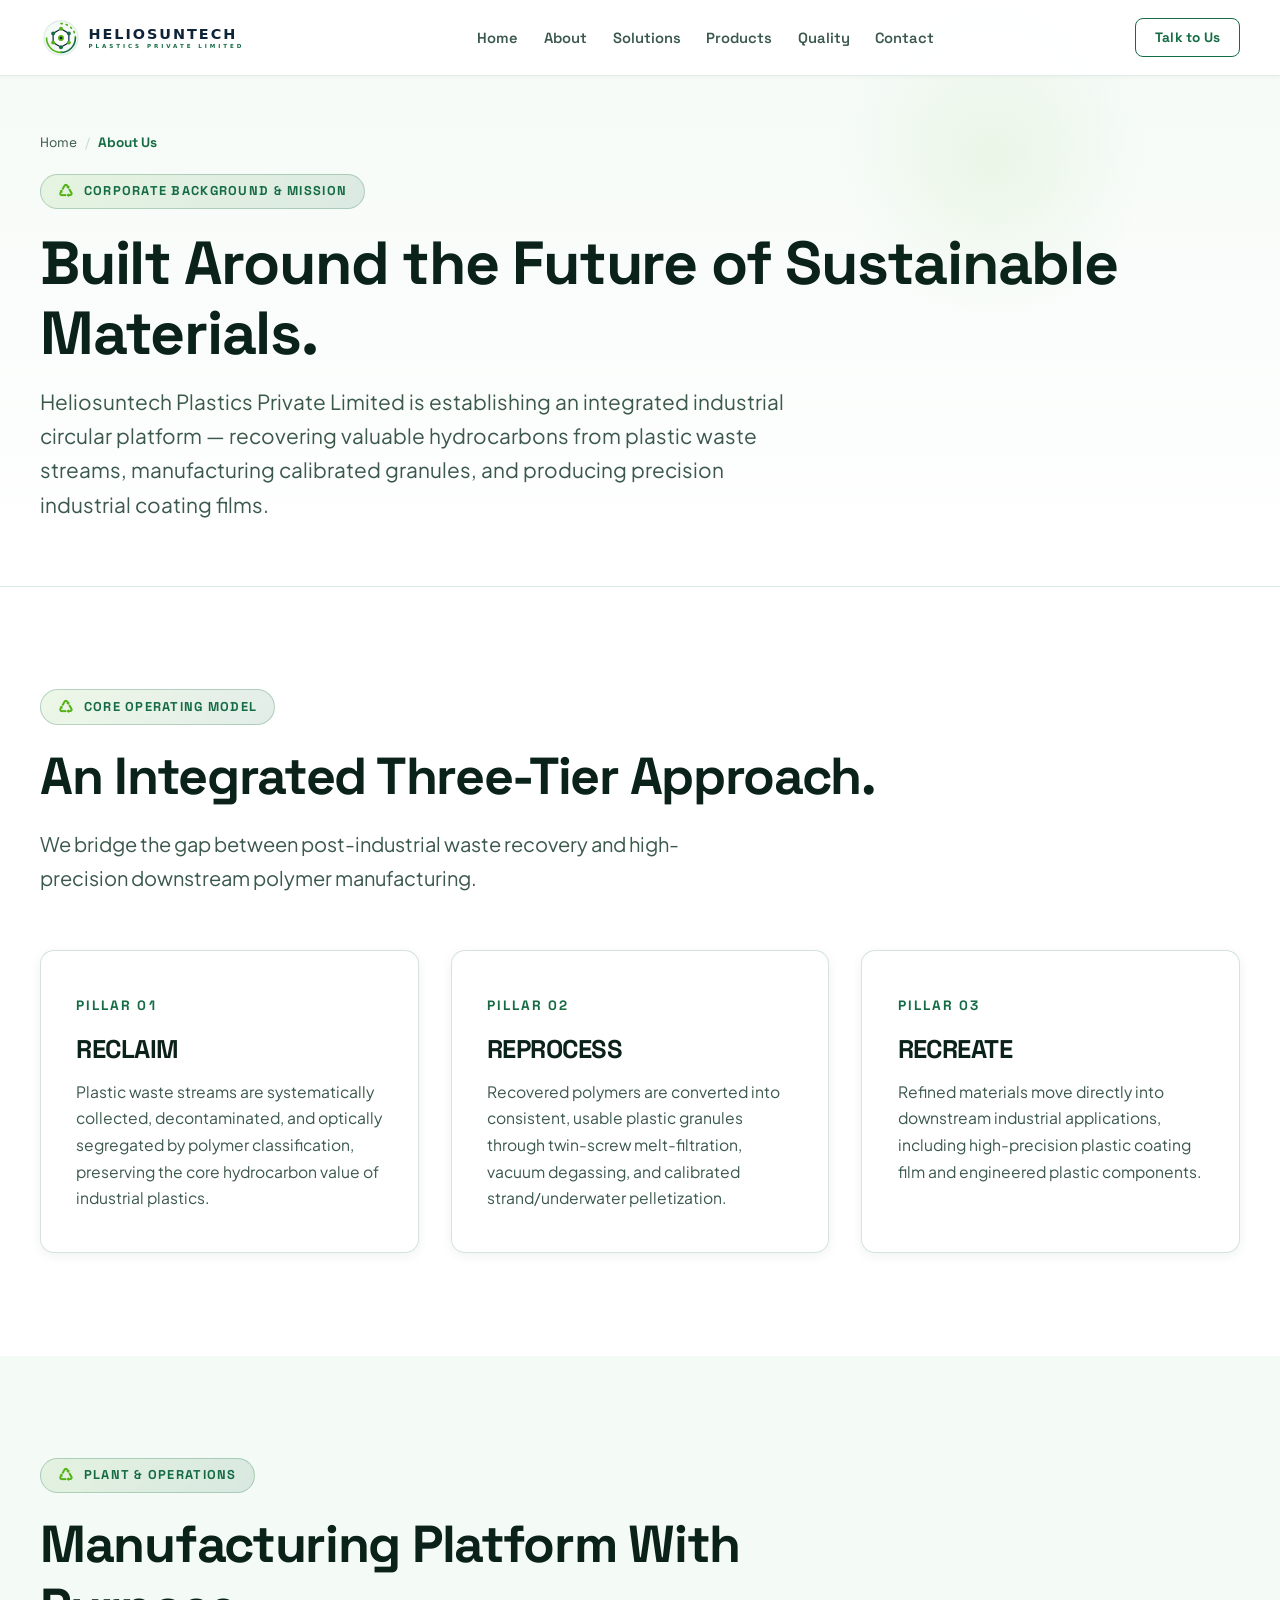
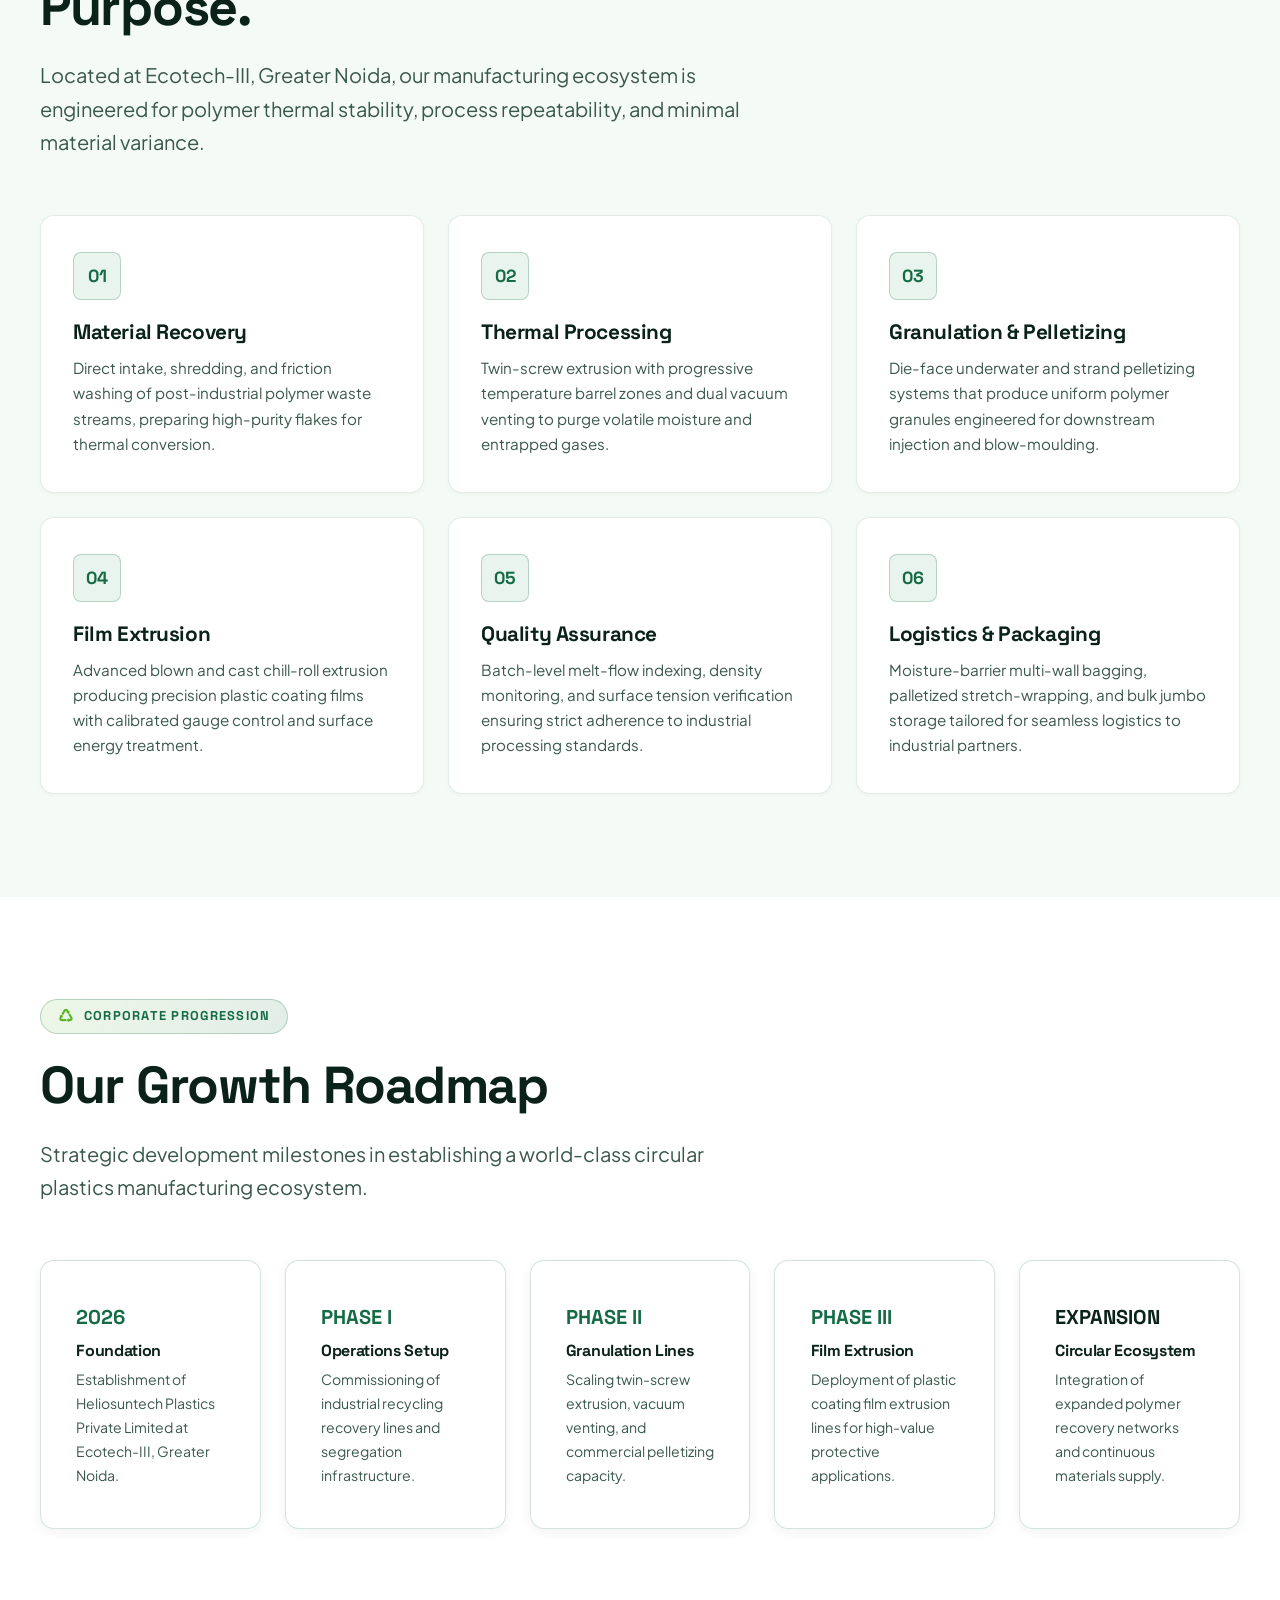
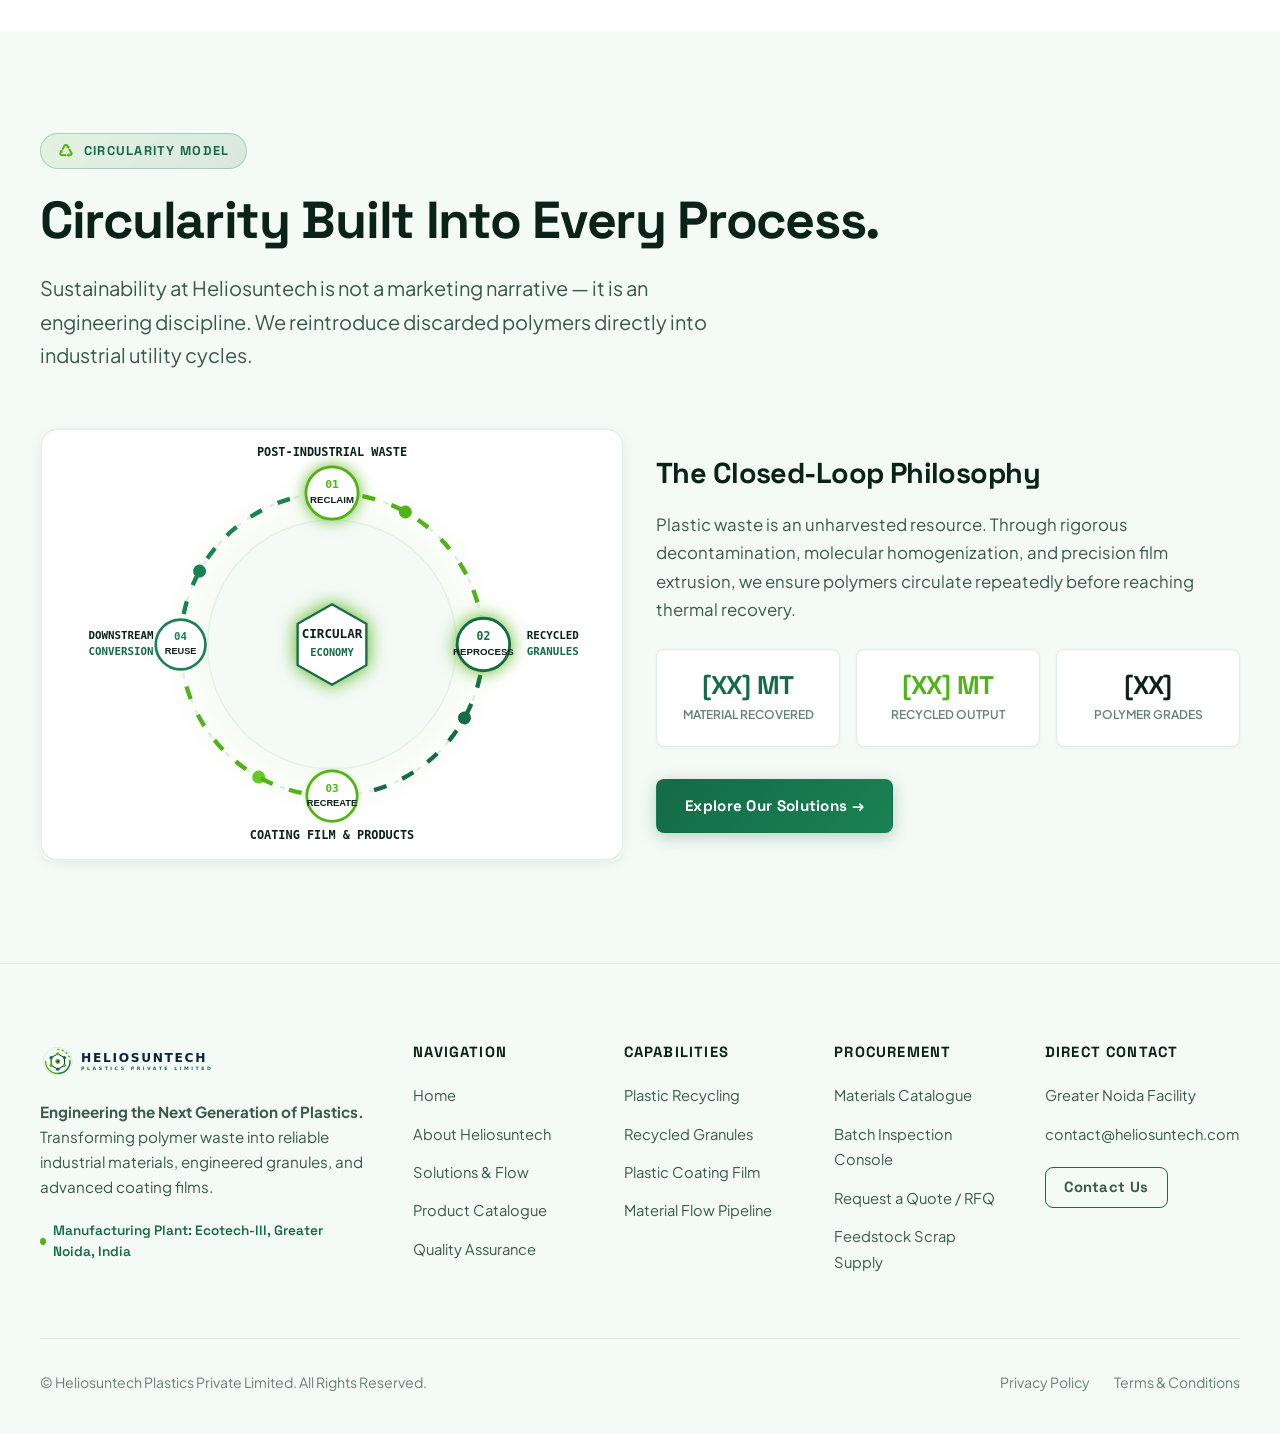
==== about.html @ 822dfb2c "Update project code" ====
<!DOCTYPE html>
<html lang="en">
<head>
  <meta charset="UTF-8">
  <meta name="viewport" content="width=device-width, initial-scale=1.0">
  <title>About Us | Heliosuntech Plastics Private Limited</title>
  
  <meta name="description" content="Learn about Heliosuntech Plastics Private Limited — our corporate philosophy, manufacturing infrastructure, and closed-loop circular plastics mission in Greater Noida.">
  <meta name="robots" content="index, follow">

  <!-- Stylesheets -->
  <link rel="stylesheet" href="css/main.css">
  <link rel="stylesheet" href="css/components.css">
  <link rel="stylesheet" href="css/animations.css">
  <link rel="icon" type="image/svg+xml" href="assets/logo.svg">
</head>
<body>

  <!-- =========================================================================
       NAVIGATION HEADER
       ========================================================================= -->
  <header class="site-header" id="siteHeader">
    <div class="container nav-container">
      <a href="index.html" class="brand-logo" aria-label="Heliosuntech Home">
        <img src="assets/logo.svg" alt="Heliosuntech Plastics Logo" width="220" height="42">
      </a>

      <!-- Desktop Nav Menu -->
      <nav aria-label="Main Navigation">
        <ul class="nav-menu">
          <li><a href="index.html" class="nav-link">Home</a></li>
          <li><a href="about.html" class="nav-link active">About</a></li>
          <li><a href="solutions.html" class="nav-link">Solutions</a></li>
          <li><a href="products.html" class="nav-link">Products</a></li>
          <li><a href="quality.html" class="nav-link">Quality</a></li>
          <li><a href="contact.html" class="nav-link">Contact</a></li>
        </ul>
      </nav>

      <!-- Nav CTA & Mobile Hamburger -->
      <div class="nav-actions">
        <a href="contact.html" class="btn btn-outline-accent btn-sm">
          Talk to Us
        </a>
        <button class="mobile-toggle" id="mobileToggle" aria-label="Toggle navigation menu" aria-expanded="false">
          <span></span>
          <span></span>
          <span></span>
        </button>
      </div>
    </div>
  </header>

  <!-- Mobile Drawer -->
  <div class="mobile-nav-drawer" id="mobileDrawer">
    <a href="index.html" class="nav-link">Home</a>
    <a href="about.html" class="nav-link active">About</a>
    <a href="solutions.html" class="nav-link">Solutions</a>
    <a href="products.html" class="nav-link">Products</a>
    <a href="quality.html" class="nav-link">Quality Control</a>
    <a href="contact.html" class="nav-link">Contact</a>
    <a href="contact.html" class="btn btn-primary" style="margin-top: 1rem;">
      Request a Quote / RFQ
    </a>
  </div>

  <main>
    <!-- =========================================================================
         SUBPAGE HERO BANNER
         ========================================================================= -->
    <section class="subpage-hero">
      <div class="container">
        <div class="breadcrumb-nav">
          <a href="index.html">Home</a>
          <span class="breadcrumb-separator">/</span>
          <span class="breadcrumb-current">About Us</span>
        </div>

        <div class="section-tag">Corporate Background &amp; Mission</div>
        <h1 class="subpage-hero-title">Built Around the Future of Sustainable Materials.</h1>
        <p class="subpage-hero-subtitle">
          Heliosuntech Plastics Private Limited is establishing an integrated industrial circular platform — recovering valuable hydrocarbons from plastic waste streams, manufacturing calibrated granules, and producing precision industrial coating films.
        </p>
      </div>
    </section>

    <!-- =========================================================================
         1. THREE CORE BRAND PILLARS
         ========================================================================= -->
    <section class="section" id="philosophy">
      <div class="container">
        <div class="section-tag">Core Operating Model</div>
        <h2 class="section-title">An Integrated Three-Tier Approach.</h2>
        <p class="section-subtitle">
          We bridge the gap between post-industrial waste recovery and high-precision downstream polymer manufacturing.
        </p>

        <div class="pillars-grid stagger-container reveal-on-scroll">
          <div class="pillar-card interactive-tilt">
            <div class="pillar-num">PILLAR 01</div>
            <h3 class="pillar-title">RECLAIM</h3>
            <p class="pillar-desc">
              Plastic waste streams are systematically collected, decontaminated, and optically segregated by polymer classification, preserving the core hydrocarbon value of industrial plastics.
            </p>
          </div>

          <div class="pillar-card interactive-tilt">
            <div class="pillar-num">PILLAR 02</div>
            <h3 class="pillar-title">REPROCESS</h3>
            <p class="pillar-desc">
              Recovered polymers are converted into consistent, usable plastic granules through twin-screw melt-filtration, vacuum degassing, and calibrated strand/underwater pelletization.
            </p>
          </div>

          <div class="pillar-card interactive-tilt">
            <div class="pillar-num">PILLAR 03</div>
            <h3 class="pillar-title">RECREATE</h3>
            <p class="pillar-desc">
              Refined materials move directly into downstream industrial applications, including high-precision plastic coating film and engineered plastic components.
            </p>
          </div>
        </div>
      </div>
    </section>

    <!-- =========================================================================
         2. 6-PILLAR MANUFACTURING PLATFORM
         ========================================================================= -->
    <section class="section" style="background: var(--bg-secondary);">
      <div class="container">
        <div class="section-tag">Plant &amp; Operations</div>
        <h2 class="section-title">Manufacturing Platform With Purpose.</h2>
        <p class="section-subtitle">
          Located at Ecotech-III, Greater Noida, our manufacturing ecosystem is engineered for polymer thermal stability, process repeatability, and minimal material variance.
        </p>

        <div class="mfg-grid stagger-container reveal-on-scroll">
          <div class="mfg-item interactive-tilt">
            <div class="mfg-item-icon">01</div>
            <h4>Material Recovery</h4>
            <p>Direct intake, shredding, and friction washing of post-industrial polymer waste streams, preparing high-purity flakes for thermal conversion.</p>
          </div>

          <div class="mfg-item interactive-tilt">
            <div class="mfg-item-icon">02</div>
            <h4>Thermal Processing</h4>
            <p>Twin-screw extrusion with progressive temperature barrel zones and dual vacuum venting to purge volatile moisture and entrapped gases.</p>
          </div>

          <div class="mfg-item interactive-tilt">
            <div class="mfg-item-icon">03</div>
            <h4>Granulation &amp; Pelletizing</h4>
            <p>Die-face underwater and strand pelletizing systems that produce uniform polymer granules engineered for downstream injection and blow-moulding.</p>
          </div>

          <div class="mfg-item interactive-tilt">
            <div class="mfg-item-icon">04</div>
            <h4>Film Extrusion</h4>
            <p>Advanced blown and cast chill-roll extrusion producing precision plastic coating films with calibrated gauge control and surface energy treatment.</p>
          </div>

          <div class="mfg-item interactive-tilt">
            <div class="mfg-item-icon">05</div>
            <h4>Quality Assurance</h4>
            <p>Batch-level melt-flow indexing, density monitoring, and surface tension verification ensuring strict adherence to industrial processing standards.</p>
          </div>

          <div class="mfg-item interactive-tilt">
            <div class="mfg-item-icon">06</div>
            <h4>Logistics &amp; Packaging</h4>
            <p>Moisture-barrier multi-wall bagging, palletized stretch-wrapping, and bulk jumbo storage tailored for seamless logistics to industrial partners.</p>
          </div>
        </div>
      </div>
    </section>

    <!-- =========================================================================
         3. STRATEGIC ROADMAP & JOURNEY
         ========================================================================= -->
    <section class="section" id="journey">
      <div class="container">
        <div class="section-tag">Corporate Progression</div>
        <h2 class="section-title">Our Growth Roadmap</h2>
        <p class="section-subtitle">
          Strategic development milestones in establishing a world-class circular plastics manufacturing ecosystem.
        </p>

        <div style="display: grid; grid-template-columns: repeat(auto-fit, minmax(200px, 1fr)); gap: 1.5rem; margin-top: 3.5rem;" class="stagger-container reveal-on-scroll">
          <div class="pillar-card interactive-tilt">
            <span style="font-family: var(--font-display); color: var(--accent-emerald); font-weight: 700; font-size: 1.25rem;">2026</span>
            <h4 style="margin: 0.5rem 0;">Foundation</h4>
            <p style="font-size: 0.88rem;">Establishment of Heliosuntech Plastics Private Limited at Ecotech-III, Greater Noida.</p>
          </div>

          <div class="pillar-card interactive-tilt">
            <span style="font-family: var(--font-display); color: var(--accent-emerald); font-weight: 700; font-size: 1.25rem;">PHASE I</span>
            <h4 style="margin: 0.5rem 0;">Operations Setup</h4>
            <p style="font-size: 0.88rem;">Commissioning of industrial recycling recovery lines and segregation infrastructure.</p>
          </div>

          <div class="pillar-card interactive-tilt">
            <span style="font-family: var(--font-display); color: var(--accent-emerald); font-weight: 700; font-size: 1.25rem;">PHASE II</span>
            <h4 style="margin: 0.5rem 0;">Granulation Lines</h4>
            <p style="font-size: 0.88rem;">Scaling twin-screw extrusion, vacuum venting, and commercial pelletizing capacity.</p>
          </div>

          <div class="pillar-card interactive-tilt">
            <span style="font-family: var(--font-display); color: var(--accent-emerald); font-weight: 700; font-size: 1.25rem;">PHASE III</span>
            <h4 style="margin: 0.5rem 0;">Film Extrusion</h4>
            <p style="font-size: 0.88rem;">Deployment of plastic coating film extrusion lines for high-value protective applications.</p>
          </div>

          <div class="pillar-card interactive-tilt">
            <span style="font-family: var(--font-display); color: var(--text-primary); font-weight: 700; font-size: 1.25rem;">EXPANSION</span>
            <h4 style="margin: 0.5rem 0;">Circular Ecosystem</h4>
            <p style="font-size: 0.88rem;">Integration of expanded polymer recovery networks and continuous materials supply.</p>
          </div>
        </div>
      </div>
    </section>

    <!-- =========================================================================
         4. CLOSED-LOOP CIRCULARITY MODEL
         ========================================================================= -->
    <section class="section" style="background: var(--bg-secondary);">
      <div class="container">
        <div class="section-tag">Circularity Model</div>
        <h2 class="section-title">Circularity Built Into Every Process.</h2>
        <p class="section-subtitle">
          Sustainability at Heliosuntech is not a marketing narrative — it is an engineering discipline. We reintroduce discarded polymers directly into industrial utility cycles.
        </p>

        <div class="grid-2 reveal-on-scroll" style="align-items: center; margin-top: 3.5rem;">
          <div>
            <img src="assets/diagrams/circular-loop.svg" alt="Circularity Closed Loop" style="width: 100%; height: auto; border-radius: var(--radius-md); box-shadow: var(--shadow-sm);" loading="lazy">
          </div>

          <div>
            <h3 style="font-size: 1.8rem; margin-bottom: 1.25rem; font-weight: 800;">
              The Closed-Loop Philosophy
            </h3>
            <p style="margin-bottom: 1.5rem;">
              Plastic waste is an unharvested resource. Through rigorous decontamination, molecular homogenization, and precision film extrusion, we ensure polymers circulate repeatedly before reaching thermal recovery.
            </p>

            <div style="display: grid; grid-template-columns: repeat(3, 1fr); gap: 1rem; margin-bottom: 2rem;">
              <div style="background: var(--bg-card); border: 1.5px solid var(--border-subtle); padding: 1.25rem; border-radius: var(--radius-sm); text-align: center; box-shadow: var(--shadow-xs);">
                <h4 id="metricRecovered" style="color: var(--accent-emerald); font-size: 1.6rem; font-family: var(--font-display); font-weight: 800;">[XX] MT</h4>
                <span style="font-size: 0.75rem; color: var(--text-muted); text-transform: uppercase; font-weight: 600;">Material Recovered</span>
              </div>

              <div style="background: var(--bg-card); border: 1.5px solid var(--border-subtle); padding: 1.25rem; border-radius: var(--radius-sm); text-align: center; box-shadow: var(--shadow-xs);">
                <h4 id="metricOutput" style="color: var(--accent-lime); font-size: 1.6rem; font-family: var(--font-display); font-weight: 800;">[XX] MT</h4>
                <span style="font-size: 0.75rem; color: var(--text-muted); text-transform: uppercase; font-weight: 600;">Recycled Output</span>
              </div>

              <div style="background: var(--bg-card); border: 1.5px solid var(--border-subtle); padding: 1.25rem; border-radius: var(--radius-sm); text-align: center; box-shadow: var(--shadow-xs);">
                <h4 id="metricGrades" style="color: var(--text-primary); font-size: 1.6rem; font-family: var(--font-display); font-weight: 800;">[XX]</h4>
                <span style="font-size: 0.75rem; color: var(--text-muted); text-transform: uppercase; font-weight: 600;">Polymer Grades</span>
              </div>
            </div>

            <a href="solutions.html" class="btn btn-primary">
              Explore Our Solutions &rarr;
            </a>
          </div>
        </div>
      </div>
    </section>
  </main>

  <!-- =========================================================================
       SITE FOOTER
       ========================================================================= -->
  <footer class="site-footer">
    <div class="container">
      <div class="footer-top-grid">
        <div class="footer-brand">
          <img src="assets/logo.svg" alt="Heliosuntech Logo" width="200" height="38">
          <p>
            <strong>Engineering the Next Generation of Plastics.</strong><br>
            Transforming polymer waste into reliable industrial materials, engineered granules, and advanced coating films.
          </p>
          <div style="margin-top: 1.25rem;">
            <span style="display: inline-flex; align-items: center; gap: 0.45rem; font-size: 0.85rem; color: var(--accent-emerald); font-family: var(--font-display); font-weight: 600;">
              <span style="width: 7px; height: 7px; border-radius: 50%; background: var(--accent-lime);"></span>
              Manufacturing Plant: Ecotech-III, Greater Noida, India
            </span>
          </div>
        </div>

        <div class="footer-col">
          <h5>Navigation</h5>
          <ul class="footer-links">
            <li><a href="index.html">Home</a></li>
            <li><a href="about.html">About Heliosuntech</a></li>
            <li><a href="solutions.html">Solutions &amp; Flow</a></li>
            <li><a href="products.html">Product Catalogue</a></li>
            <li><a href="quality.html">Quality Assurance</a></li>
          </ul>
        </div>

        <div class="footer-col">
          <h5>Capabilities</h5>
          <ul class="footer-links">
            <li><a href="solutions.html#recycling">Plastic Recycling</a></li>
            <li><a href="solutions.html#granules">Recycled Granules</a></li>
            <li><a href="solutions.html#film">Plastic Coating Film</a></li>
            <li><a href="solutions.html#flow">Material Flow Pipeline</a></li>
          </ul>
        </div>

        <div class="footer-col">
          <h5>Procurement</h5>
          <ul class="footer-links">
            <li><a href="products.html">Materials Catalogue</a></li>
            <li><a href="quality.html">Batch Inspection Console</a></li>
            <li><a href="contact.html">Request a Quote / RFQ</a></li>
            <li><a href="contact.html">Feedstock Scrap Supply</a></li>
          </ul>
        </div>

        <div class="footer-col">
          <h5>Direct Contact</h5>
          <ul class="footer-links">
            <li><a href="contact.html">Greater Noida Facility</a></li>
            <li><a href="mailto:contact@heliosuntech.com">contact@heliosuntech.com</a></li>
            <li><a href="contact.html" class="btn btn-outline-accent btn-sm" style="margin-top: 0.5rem;">Contact Us</a></li>
          </ul>
        </div>
      </div>

      <div class="footer-bottom">
        <div>
          &copy; Heliosuntech Plastics Private Limited. All Rights Reserved.
        </div>
        <div style="display: flex; gap: 1.5rem;">
          <a href="javascript:void(0)" onclick="alert('Corporate Privacy Policy: We do not share customer procurement specifications.')">Privacy Policy</a>
          <a href="javascript:void(0)" onclick="alert('Commercial Terms & Conditions available with quotation dispatch.')">Terms &amp; Conditions</a>
        </div>
      </div>
    </div>
  </footer>

  <!-- Scripts -->
  <script src="js/animations.js"></script>
  <script src="js/app.js"></script>
</body>
</html>
---- css/main.css ----
/* ==========================================================================
   HELIOSUNTECH PLASTICS PRIVATE LIMITED - DESIGN SYSTEM & MAIN TOKENS
   Light Professional Theme / Eco-Futuristic Circularity / Crisp Surfaces
   Grounded in Corporate Brand Colors: Clean White, Deep Slate-Forest,
   Vibrant Recycling Lime & Authoritative Emerald
   ========================================================================== */

@import url('https://fonts.googleapis.com/css2?family=Plus+Jakarta+Sans:wght@300;400;500;600;700;800&family=Space+Grotesk:wght@400;500;600;700;800&display=swap');

:root {
  /* Surface System: Crisp Light Professional */
  --bg-primary: #FFFFFF;              /* Pristine clean white */
  --bg-secondary: #F4FAF6;            /* Soft eco-mint wash */
  --bg-tertiary: #EAF4EE;             /* Muted sage background for toolbars & headers */
  --bg-card: #FFFFFF;                 /* Pure white card base */
  --bg-card-hover: #FFFFFF;
  --bg-glass: rgba(255, 255, 255, 0.92);

  /* Accents & Signals */
  --accent-lime: #52B216;             /* Crisp high-contrast recycling lime */
  --accent-lime-bright: #68C924;      /* Interactive vibrant lime */
  --accent-lime-dim: rgba(82, 178, 22, 0.10);
  --accent-lime-glow: rgba(82, 178, 22, 0.25);

  --accent-emerald: #146B44;          /* Core authoritative corporate emerald */
  --accent-emerald-light: #1A8253;    /* Hover & interactive emerald */
  --accent-emerald-dim: rgba(20, 107, 68, 0.08);
  --accent-emerald-glow: rgba(20, 107, 68, 0.20);

  --accent-navy: #0D2338;             /* Tech slate navy from brand artwork */
  --accent-amber: #D97706;            /* QA review & pending indicator */

  /* Neutrals & Typography */
  --text-primary: #0A221A;            /* Deep forest slate for sharp executive legibility */
  --text-secondary: #3B584C;          /* Balanced mid-tone sage-charcoal */
  --text-muted: #668276;              /* Subtle neutral */
  --text-inverse: #FFFFFF;            /* Pure white on dark buttons/badges */

  /* Structural Borders & Subtle Facets */
  --border-subtle: rgba(20, 107, 68, 0.12);
  --border-medium: rgba(20, 107, 68, 0.22);
  --border-accent: rgba(82, 178, 22, 0.45);
  --border-emerald: rgba(20, 107, 68, 0.35);

  /* Typography */
  --font-display: 'Space Grotesk', -apple-system, BlinkMacSystemFont, 'Segoe UI', Roboto, sans-serif;
  --font-body: 'Plus Jakarta Sans', -apple-system, BlinkMacSystemFont, 'Segoe UI', Roboto, sans-serif;

  /* Elevation & Shadows (Calibrated for Light Theme) */
  --shadow-xs: 0 1px 4px rgba(10, 34, 26, 0.04);
  --shadow-sm: 0 3px 12px rgba(10, 34, 26, 0.06);
  --shadow-md: 0 8px 24px rgba(10, 34, 26, 0.08);
  --shadow-lg: 0 18px 48px rgba(10, 34, 26, 0.10);
  --shadow-lime: 0 6px 20px rgba(82, 178, 22, 0.25);
  --shadow-emerald: 0 6px 22px rgba(20, 107, 68, 0.20);

  /* Transitions */
  --ease-spring: cubic-bezier(0.16, 1, 0.3, 1);
  --ease-smooth: cubic-bezier(0.4, 0, 0.2, 1);
  --duration-fast: 0.15s;
  --duration-normal: 0.3s;
  --duration-slow: 0.6s;

  /* Containers & Spacing */
  --container-max: 1320px;
  --container-pad: clamp(1.25rem, 4vw, 2.5rem);
  --header-height: 76px;
  --radius-xs: 4px;
  --radius-sm: 8px;
  --radius-md: 14px;
  --radius-lg: 20px;
  --radius-full: 9999px;
}

/* CSS Reset & Baseline */
*, *::before, *::after {
  box-sizing: border-box;
  margin: 0;
  padding: 0;
}

html {
  scroll-behavior: smooth;
  scroll-padding-top: calc(var(--header-height) + 24px);
  -webkit-text-size-adjust: 100%;
  background-color: var(--bg-primary);
  color: var(--text-primary);
  font-family: var(--font-body);
  font-size: 16px;
  line-height: 1.6;
}

body {
  min-height: 100vh;
  background-color: var(--bg-primary);
  color: var(--text-primary);
  overflow-x: hidden;
  position: relative;
  -webkit-font-smoothing: antialiased;
  -moz-osx-font-smoothing: grayscale;
}

/* Elegant Light Background with Subtle Bio-Geometric Crystal Atmosphere */
body::before {
  content: '';
  position: fixed;
  inset: 0;
  background-image: 
    radial-gradient(circle at 85% -5%, rgba(82, 178, 22, 0.06) 0%, transparent 45%),
    radial-gradient(circle at 10% 35%, rgba(20, 107, 68, 0.05) 0%, transparent 45%),
    radial-gradient(circle at 65% 95%, rgba(82, 178, 22, 0.04) 0%, transparent 50%),
    linear-gradient(rgba(20, 107, 68, 0.02) 1px, transparent 1px),
    linear-gradient(90deg, rgba(20, 107, 68, 0.02) 1px, transparent 1px);
  background-size: 100% 100%, 100% 100%, 100% 100%, 48px 48px, 48px 48px;
  pointer-events: none;
  z-index: -1;
}

/* Typography Standards */
h1, h2, h3, h4, h5, h6 {
  font-family: var(--font-display);
  color: var(--text-primary);
  line-height: 1.2;
  font-weight: 700;
  letter-spacing: -0.02em;
}

p {
  color: var(--text-secondary);
  font-size: 1.05rem;
  line-height: 1.7;
}

a {
  color: inherit;
  text-decoration: none;
  transition: color var(--duration-fast) ease;
}

img, svg {
  display: block;
  max-width: 100%;
  height: auto;
}

button, input, select, textarea {
  font-family: inherit;
  font-size: inherit;
}

/* Accessible utility */
.sr-only {
  position: absolute;
  width: 1px;
  height: 1px;
  padding: 0;
  margin: -1px;
  overflow: hidden;
  clip: rect(0, 0, 0, 0);
  white-space: nowrap;
  border: 0;
}

/* Layout Utilities */
.container {
  width: 100%;
  max-width: var(--container-max);
  margin-left: auto;
  margin-right: auto;
  padding-left: var(--container-pad);
  padding-right: var(--container-pad);
}

.section {
  padding-top: clamp(4.5rem, 8vw, 7.5rem);
  padding-bottom: clamp(4.5rem, 8vw, 7.5rem);
  position: relative;
}

/* Crisp Light Section Tag Pill */
.section-tag {
  display: inline-flex;
  align-items: center;
  gap: 0.6rem;
  padding: 0.4rem 1.05rem;
  background: linear-gradient(135deg, rgba(82, 178, 22, 0.1) 0%, rgba(20, 107, 68, 0.12) 100%);
  border: 1px solid rgba(20, 107, 68, 0.25);
  border-radius: var(--radius-full);
  font-family: var(--font-display);
  font-size: 0.8rem;
  font-weight: 700;
  letter-spacing: 0.1em;
  text-transform: uppercase;
  color: var(--accent-emerald);
  margin-bottom: 1.25rem;
}

.section-tag::before {
  content: '♺';
  font-size: 1.05rem;
  line-height: 1;
  color: var(--accent-lime);
}

.section-title {
  font-size: clamp(2.1rem, 4.4vw, 3.25rem);
  font-weight: 800;
  letter-spacing: -0.025em;
  color: var(--text-primary);
  margin-bottom: 1.25rem;
  max-width: 860px;
}

.section-subtitle {
  font-size: clamp(1.05rem, 1.8vw, 1.25rem);
  color: var(--text-secondary);
  max-width: 720px;
  line-height: 1.68;
}

/* Professional Light Theme Text Gradients */
.text-gradient {
  background: linear-gradient(135deg, #0A221A 0%, #164E38 60%, #1A8253 100%);
  -webkit-background-clip: text;
  -webkit-text-fill-color: transparent;
}

.text-accent-gradient {
  background: linear-gradient(135deg, #146B44 0%, #52B216 100%);
  -webkit-background-clip: text;
  -webkit-text-fill-color: transparent;
}

/* Grid Layouts */
.grid-2 {
  display: grid;
  grid-template-columns: repeat(2, 1fr);
  gap: 2rem;
}

.grid-3 {
  display: grid;
  grid-template-columns: repeat(3, 1fr);
  gap: 2rem;
}

.grid-4 {
  display: grid;
  grid-template-columns: repeat(4, 1fr);
  gap: 1.5rem;
}

@media (max-width: 1024px) {
  .grid-3 {
    grid-template-columns: repeat(2, 1fr);
  }
  .grid-4 {
    grid-template-columns: repeat(2, 1fr);
  }
}

@media (max-width: 768px) {
  .grid-2, .grid-3, .grid-4 {
    grid-template-columns: 1fr;
  }
  :root {
    --header-height: 68px;
  }
}
---- css/components.css ----
/* ==========================================================================
   HELIOSUNTECH PLASTICS PRIVATE LIMITED - COMPONENT STYLES
   Light Professional Theme / Clean Corporate Architecture / Precision B2B UI
   Ground Truth: Clean White, Deep Forest Charcoal, Vibrant Lime & Emerald
   ========================================================================== */

/* --------------------------------------------------------------------------
   1. NAVIGATION BAR
   -------------------------------------------------------------------------- */
.site-header {
  position: fixed;
  top: 0;
  left: 0;
  width: 100%;
  height: var(--header-height);
  z-index: 1000;
  transition: all var(--duration-normal) var(--ease-smooth);
  background: var(--bg-glass);
  backdrop-filter: blur(16px);
  -webkit-backdrop-filter: blur(16px);
  border-bottom: 1px solid var(--border-subtle);
  box-shadow: var(--shadow-xs);
}

.site-header.scrolled {
  height: 68px;
  background: rgba(255, 255, 255, 0.98);
  box-shadow: var(--shadow-sm);
}

.nav-container {
  display: flex;
  align-items: center;
  justify-content: space-between;
  height: 100%;
}

.brand-logo {
  display: flex;
  align-items: center;
  gap: 0.85rem;
  text-decoration: none;
}

.brand-logo img {
  height: 42px;
  width: auto;
}

.nav-menu {
  display: flex;
  align-items: center;
  gap: 1.6rem;
  list-style: none;
}

.nav-link {
  font-family: var(--font-display);
  font-size: 0.92rem;
  font-weight: 600;
  color: var(--text-secondary);
  transition: color var(--duration-fast) ease;
  position: relative;
  padding: 0.4rem 0;
}

.nav-link:hover, .nav-link.active {
  color: var(--accent-emerald);
}

.nav-link::after {
  content: '';
  position: absolute;
  bottom: 0;
  left: 0;
  width: 0%;
  height: 2px;
  background: linear-gradient(90deg, var(--accent-emerald), var(--accent-lime));
  transition: width var(--duration-fast) ease;
  border-radius: 2px;
}

.nav-link:hover::after, .nav-link.active::after {
  width: 100%;
}

.nav-actions {
  display: flex;
  align-items: center;
  gap: 1rem;
}

/* Mobile Toggle */
.mobile-toggle {
  display: none;
  background: #FFFFFF;
  border: 1px solid var(--border-medium);
  color: var(--text-primary);
  width: 42px;
  height: 42px;
  border-radius: var(--radius-sm);
  cursor: pointer;
  align-items: center;
  justify-content: center;
  flex-direction: column;
  gap: 5px;
}

.mobile-toggle span {
  display: block;
  width: 20px;
  height: 2px;
  background: var(--text-primary);
  transition: all var(--duration-fast) ease;
}

.mobile-nav-drawer {
  display: none;
}

/* --------------------------------------------------------------------------
   2. BUTTONS & CALL-TO-ACTIONS
   -------------------------------------------------------------------------- */
.btn {
  display: inline-flex;
  align-items: center;
  justify-content: center;
  gap: 0.65rem;
  padding: 0.85rem 1.75rem;
  font-family: var(--font-display);
  font-size: 0.95rem;
  font-weight: 700;
  border-radius: var(--radius-sm);
  cursor: pointer;
  transition: all var(--duration-normal) var(--ease-spring);
  text-decoration: none;
  border: 1px solid transparent;
  white-space: nowrap;
  letter-spacing: 0.02em;
}

.btn-primary {
  background: linear-gradient(135deg, #146B44 0%, #1A8253 100%);
  color: #FFFFFF;
  box-shadow: 0 4px 16px rgba(20, 107, 68, 0.28);
}

.btn-primary:hover {
  background: linear-gradient(135deg, #1A8253 0%, #52B216 100%);
  transform: translateY(-2px);
  box-shadow: 0 6px 24px rgba(82, 178, 22, 0.35);
  color: #FFFFFF;
}

.btn-secondary {
  background: #FFFFFF;
  color: var(--text-primary);
  border: 1.5px solid var(--border-medium);
  box-shadow: var(--shadow-xs);
}

.btn-secondary:hover {
  background: var(--bg-secondary);
  border-color: var(--accent-emerald);
  color: var(--accent-emerald);
  transform: translateY(-2px);
  box-shadow: var(--shadow-sm);
}

.btn-outline-accent {
  background: transparent;
  color: var(--accent-emerald);
  border: 1.5px solid var(--accent-emerald);
}

.btn-outline-accent:hover {
  background: var(--accent-emerald-dim);
  border-color: var(--accent-emerald-light);
  color: var(--accent-emerald);
  transform: translateY(-1px);
}

.btn-sm {
  padding: 0.5rem 1.15rem;
  font-size: 0.85rem;
}

.btn-lg {
  padding: 1.05rem 2.3rem;
  font-size: 1.05rem;
}

/* --------------------------------------------------------------------------
/* --------------------------------------------------------------------------
   3. HERO SECTION & 2-COLUMN TRANSFORMATION HUB
   -------------------------------------------------------------------------- */
.hero-section {
  position: relative;
  min-height: 94vh;
  display: flex;
  align-items: center;
  padding-top: calc(var(--header-height) + 2rem);
  padding-bottom: 4rem;
  overflow: hidden;
  background: 
    radial-gradient(ellipse 60% 50% at 85% 25%, rgba(82, 178, 22, 0.12) 0%, transparent 60%),
    radial-gradient(ellipse 50% 45% at 10% 75%, rgba(20, 107, 68, 0.08) 0%, transparent 55%),
    linear-gradient(180deg, #FFFFFF 0%, #F5FAF6 100%);
}

.hero-canvas {
  position: absolute;
  top: 0;
  left: 0;
  width: 100%;
  height: 100%;
  z-index: 1;
  pointer-events: auto;
}

.hero-container {
  position: relative;
  z-index: 2;
  width: 100%;
}

.hero-grid {
  display: grid;
  grid-template-columns: 1.15fr 0.95fr;
  gap: 3.5rem;
  align-items: center;
}

/* Left Hero Column */
.hero-badge-pill {
  display: inline-flex;
  align-items: center;
  gap: 0.65rem;
  background: #FFFFFF;
  border: 1px solid rgba(20, 107, 68, 0.22);
  padding: 0.45rem 1.15rem;
  border-radius: var(--radius-full);
  font-family: var(--font-display);
  font-size: 0.85rem;
  font-weight: 700;
  color: var(--accent-emerald);
  margin-bottom: 1.5rem;
  box-shadow: 0 2px 10px rgba(20, 107, 68, 0.08);
}

.hero-live-indicator {
  position: relative;
  display: flex;
  align-items: center;
  justify-content: center;
  width: 12px;
  height: 12px;
}

.pulse-ring {
  position: absolute;
  width: 100%;
  height: 100%;
  border-radius: 50%;
  background: var(--accent-lime);
  opacity: 0.6;
  animation: pulse-ring 2s infinite cubic-bezier(0.215, 0.61, 0.355, 1);
}

.pulse-dot {
  position: relative;
  width: 8px;
  height: 8px;
  border-radius: 50%;
  background: var(--accent-lime);
  box-shadow: 0 0 6px var(--accent-lime);
}

@keyframes pulse-ring {
  0% { transform: scale(0.9); opacity: 0.8; }
  70% { transform: scale(2.2); opacity: 0; }
  100% { transform: scale(2.2); opacity: 0; }
}

.hero-main-title {
  font-family: var(--font-display);
  font-size: clamp(2.4rem, 4.2vw, 3.8rem);
  font-weight: 800;
  line-height: 1.12;
  letter-spacing: -0.03em;
  color: var(--text-primary);
  margin-bottom: 1.35rem;
}

.hero-main-title .gradient-text {
  background: linear-gradient(135deg, #0A221A 0%, #146B44 50%, #52B216 100%);
  -webkit-background-clip: text;
  -webkit-text-fill-color: transparent;
}

.hero-lead-text {
  font-size: 1.1rem;
  color: var(--text-secondary);
  line-height: 1.7;
  margin-bottom: 2rem;
  max-width: 600px;
}

.hero-action-buttons {
  display: flex;
  align-items: center;
  flex-wrap: wrap;
  gap: 1rem;
  margin-bottom: 2.5rem;
}

.hero-btn-main {
  box-shadow: 0 8px 24px rgba(20, 107, 68, 0.25);
}

.hero-metric-bar {
  display: flex;
  align-items: center;
  gap: 1.5rem;
  padding: 1.25rem 1.75rem;
  background: rgba(255, 255, 255, 0.9);
  backdrop-filter: blur(12px);
  border: 1px solid rgba(20, 107, 68, 0.16);
  border-radius: var(--radius-md);
  box-shadow: 0 4px 20px rgba(10, 34, 26, 0.05);
  max-width: 620px;
}

.hero-metric-item {
  flex: 1;
}

.hero-metric-num {
  font-family: var(--font-display);
  font-size: 1.75rem;
  font-weight: 800;
  color: var(--accent-emerald);
  line-height: 1.1;
  margin-bottom: 0.25rem;
}

.hero-metric-desc {
  font-size: 0.78rem;
  font-weight: 600;
  color: var(--text-muted);
  text-transform: uppercase;
  letter-spacing: 0.04em;
}

.hero-metric-divider {
  width: 1px;
  height: 38px;
  background: var(--border-medium);
}

/* Right Hero Column: Interactive Polymer Core Hub */
.hero-interactive-hub {
  background: #FFFFFF;
  border: 1px solid rgba(20, 107, 68, 0.2);
  border-radius: var(--radius-lg);
  padding: 2.2rem;
  box-shadow: 0 20px 50px rgba(10, 34, 26, 0.08), 0 2px 10px rgba(20, 107, 68, 0.04);
  position: relative;
  overflow: hidden;
  transition: all var(--duration-normal) var(--ease-spring);
}

.hero-interactive-hub::before {
  content: '';
  position: absolute;
  top: 0;
  left: 0;
  right: 0;
  height: 4px;
  background: linear-gradient(90deg, #146B44, #52B216, #146B44);
}

.hub-header {
  display: flex;
  align-items: center;
  justify-content: space-between;
  margin-bottom: 1.25rem;
  padding-bottom: 0.85rem;
  border-bottom: 1px solid var(--border-subtle);
}

.hub-title-tag {
  font-family: var(--font-display);
  font-size: 0.78rem;
  font-weight: 700;
  color: var(--accent-navy);
  letter-spacing: 0.08em;
  text-transform: uppercase;
}

.hub-status-live {
  display: inline-flex;
  align-items: center;
  gap: 0.4rem;
  font-size: 0.75rem;
  font-weight: 700;
  color: var(--accent-emerald);
  background: rgba(82, 178, 22, 0.12);
  padding: 0.25rem 0.65rem;
  border-radius: var(--radius-full);
}

.hub-tabs-row {
  display: grid;
  grid-template-columns: repeat(3, 1fr);
  gap: 0.5rem;
  margin-bottom: 1.5rem;
  background: #F4FAF6;
  padding: 0.35rem;
  border-radius: var(--radius-sm);
  border: 1px solid var(--border-subtle);
}

.hub-tab-btn {
  background: transparent;
  border: none;
  font-family: var(--font-display);
  font-size: 0.8rem;
  font-weight: 700;
  color: var(--text-secondary);
  padding: 0.65rem 0.5rem;
  border-radius: 6px;
  cursor: pointer;
  transition: all var(--duration-fast) ease;
  text-align: center;
  position: relative;
  overflow: hidden;
  display: flex;
  flex-direction: column;
  align-items: center;
  justify-content: center;
}

.hub-tab-btn:hover {
  color: var(--accent-emerald);
}

.hub-tab-btn.active {
  background: #FFFFFF;
  color: var(--accent-emerald);
  box-shadow: var(--shadow-xs);
  border: 1px solid rgba(20, 107, 68, 0.15);
}

.hub-tab-progress {
  position: absolute;
  bottom: 0;
  left: 0;
  height: 3px;
  background: linear-gradient(90deg, var(--accent-emerald), var(--accent-lime));
  border-radius: 2px;
  width: 0%;
  pointer-events: none;
}

.hub-visual-viewport {
  background: radial-gradient(circle at 50% 50%, #FFFFFF 0%, #F4FAF6 100%);
  border: 1px solid var(--border-subtle);
  border-radius: var(--radius-md);
  padding: 1.25rem;
  margin-bottom: 1.5rem;
  position: relative;
  display: flex;
  align-items: center;
  justify-content: center;
  min-height: 180px;
  transition: opacity 0.22s cubic-bezier(0.4, 0, 0.2, 1), transform 0.22s cubic-bezier(0.4, 0, 0.2, 1);
}

.hub-details-body {
  transition: opacity 0.22s cubic-bezier(0.4, 0, 0.2, 1), transform 0.22s cubic-bezier(0.4, 0, 0.2, 1);
}

.hub-shifting {
  opacity: 0.2;
  transform: translateY(4px);
}

.hub-svg-diagram {
  width: 100%;
  max-width: 260px;
  height: auto;
}

.rotating-ring {
  transform-origin: 140px 100px;
  animation: hub-rotate 12s linear infinite;
}

@keyframes hub-rotate {
  from { transform: rotate(0deg); }
  to { transform: rotate(360deg); }
}

.flowing-strand {
  animation: strand-flow 1.5s linear infinite;
}

@keyframes strand-flow {
  from { stroke-dashoffset: 20; }
  to { stroke-dashoffset: 0; }
}

/* Film Extrusion Hub Kinetic Animations */
.film-roller-cw {
  animation: film-roller-rotate-cw 3s linear infinite;
  transform-box: fill-box;
  transform-origin: center;
}

.film-roller-ccw {
  animation: film-roller-rotate-ccw 2.5s linear infinite;
  transform-box: fill-box;
  transform-origin: center;
}

@keyframes film-roller-rotate-cw {
  from { transform: rotate(0deg); }
  to { transform: rotate(360deg); }
}

@keyframes film-roller-rotate-ccw {
  from { transform: rotate(0deg); }
  to { transform: rotate(-360deg); }
}

.flowing-film-active {
  stroke-dasharray: 14 6;
  animation: film-web-stream 0.9s linear infinite;
}

.flowing-film-glow {
  stroke-dasharray: 8 20;
  animation: film-web-stream 0.6s linear infinite;
}

@keyframes film-web-stream {
  from { stroke-dashoffset: 40; }
  to { stroke-dashoffset: 0; }
}

.corona-discharge {
  animation: corona-sparkle 0.4s ease-in-out infinite alternate;
}

@keyframes corona-sparkle {
  0% { opacity: 0.3; stroke: #52B216; }
  100% { opacity: 1; stroke: #88DE3D; filter: drop-shadow(0 0 4px #52B216); }
}

.pulse-pellets {
  animation: pellets-eject 1s ease-in-out infinite alternate;
}

@keyframes pellets-eject {
  0% { transform: translateX(0); opacity: 0.7; }
  100% { transform: translateX(8px); opacity: 1; filter: drop-shadow(0 0 4px #52B216); }
}

.hub-division-badge {
  font-family: var(--font-display);
  font-size: 0.72rem;
  font-weight: 800;
  color: var(--accent-emerald);
  text-transform: uppercase;
  letter-spacing: 0.08em;
  margin-bottom: 0.35rem;
}

.hub-division-title {
  font-size: 1.4rem;
  font-weight: 800;
  color: var(--text-primary);
  margin-bottom: 0.5rem;
}

.hub-division-desc {
  font-size: 0.88rem;
  color: var(--text-secondary);
  line-height: 1.55;
  margin-bottom: 1.25rem;
}

.hub-specs-grid {
  display: grid;
  grid-template-columns: repeat(3, 1fr);
  gap: 0.75rem;
  margin-bottom: 1.35rem;
}

.hub-spec-box {
  background: #F4FAF6;
  border: 1px solid var(--border-subtle);
  border-radius: var(--radius-sm);
  padding: 0.65rem 0.5rem;
  text-align: center;
}

.hub-spec-val {
  font-family: var(--font-display);
  font-size: 1.05rem;
  font-weight: 800;
  color: var(--accent-emerald);
  line-height: 1.1;
  margin-bottom: 0.2rem;
}

.hub-spec-lbl {
  font-size: 0.68rem;
  font-weight: 600;
  color: var(--text-muted);
  text-transform: uppercase;
  letter-spacing: 0.02em;
}

.hub-telemetry-strip {
  background: #0A221A;
  color: #88DE3D;
  font-family: monospace;
  font-size: 0.75rem;
  padding: 0.65rem 0.85rem;
  border-radius: var(--radius-xs);
  margin-bottom: 1.25rem;
  overflow: hidden;
  white-space: nowrap;
  text-overflow: ellipsis;
  border-left: 3px solid var(--accent-lime);
}

.hub-action-row {
  display: flex;
  align-items: center;
  justify-content: space-between;
}

/* Carbon & Landfill Calculator */
.carbon-calc-card {
  background: #FFFFFF;
  border: 1px solid var(--border-subtle);
  border-radius: var(--radius-lg);
  padding: 3rem;
  box-shadow: var(--shadow-md);
  margin-top: 2rem;
}

.calc-slider-wrapper {
  margin: 2rem 0;
  background: #F4FAF6;
  border: 1px solid var(--border-subtle);
  padding: 1.75rem 2rem;
  border-radius: var(--radius-md);
}

.calc-slider-header {
  display: flex;
  justify-content: space-between;
  align-items: center;
  margin-bottom: 1rem;
}

.calc-slider-title {
  font-family: var(--font-display);
  font-size: 1.1rem;
  font-weight: 700;
  color: var(--text-primary);
}

.calc-slider-value {
  font-family: var(--font-display);
  font-size: 1.5rem;
  font-weight: 800;
  color: var(--accent-emerald);
  background: #FFFFFF;
  padding: 0.35rem 1rem;
  border-radius: var(--radius-pill);
  border: 1px solid var(--border-subtle);
}

.calc-range-slider {
  width: 100%;
  -webkit-appearance: none;
  height: 8px;
  border-radius: 4px;
  background: linear-gradient(90deg, #146B44 0%, #52B216 100%);
  outline: none;
  cursor: pointer;
}

.calc-range-slider::-webkit-slider-thumb {
  -webkit-appearance: none;
  appearance: none;
  width: 24px;
  height: 24px;
  border-radius: 50%;
  background: #FFFFFF;
  border: 3px solid #146B44;
  box-shadow: 0 2px 8px rgba(0,0,0,0.2);
  cursor: pointer;
  transition: transform 0.15s ease;
}

.calc-range-slider::-webkit-slider-thumb:hover {
  transform: scale(1.15);
}

.calc-results-grid {
  display: grid;
  grid-template-columns: repeat(3, 1fr);
  gap: 1.5rem;
  margin-bottom: 2rem;
}

.calc-result-box {
  background: #FFFFFF;
  border: 1px solid var(--border-subtle);
  border-radius: var(--radius-md);
  padding: 1.5rem;
  text-align: center;
  box-shadow: var(--shadow-xs);
  position: relative;
  overflow: hidden;
}

.calc-result-box::before {
  content: '';
  position: absolute;
  top: 0;
  left: 0;
  right: 0;
  height: 3px;
  background: linear-gradient(90deg, #146B44, #52B216);
}

.calc-result-num {
  font-family: var(--font-display);
  font-size: 2rem;
  font-weight: 800;
  color: var(--accent-emerald);
  line-height: 1.1;
  margin-bottom: 0.35rem;
}

.calc-result-lbl {
  font-size: 0.85rem;
  color: var(--text-secondary);
  font-weight: 600;
}

@media (max-width: 1024px) {
  .hero-grid {
    grid-template-columns: 1fr;
    gap: 3rem;
  }
  .calc-results-grid {
    grid-template-columns: 1fr;
    gap: 1rem;
  }
}

/* --------------------------------------------------------------------------
   4. BRAND PILLARS (RECLAIM • REPROCESS • RECREATE)
   -------------------------------------------------------------------------- */
.pillars-grid {
  display: grid;
  grid-template-columns: repeat(3, 1fr);
  gap: 2rem;
  margin-top: 3.5rem;
}

.pillar-card {
  background: var(--bg-card);
  border: 1.5px solid rgba(20, 107, 68, 0.18);
  border-radius: var(--radius-md);
  padding: 2.5rem 2.2rem;
  position: relative;
  overflow: hidden;
  box-shadow: var(--shadow-sm);
  transition: border-color var(--duration-fast) ease, box-shadow var(--duration-fast) ease;
  transform: none !important;
}

.pillar-card:hover {
  border-color: rgba(20, 107, 68, 0.38);
  box-shadow: 0 6px 20px rgba(10, 34, 26, 0.08);
  transform: none !important;
}

.pillar-card::before {
  content: '';
  position: absolute;
  top: 0;
  left: 0;
  width: 100%;
  height: 3px;
  background: linear-gradient(90deg, var(--accent-emerald), var(--accent-lime));
  opacity: 0;
  transition: opacity var(--duration-normal) ease;
}

.pillar-card:hover::before {
  opacity: 1;
}

.pillar-num {
  font-family: var(--font-display);
  font-size: 0.85rem;
  font-weight: 700;
  color: var(--accent-emerald);
  letter-spacing: 0.15em;
  margin-bottom: 1.1rem;
  display: inline-flex;
  align-items: center;
  gap: 0.5rem;
}

.pillar-title {
  font-size: 1.6rem;
  font-weight: 800;
  margin-bottom: 0.85rem;
  color: var(--text-primary);
}

.pillar-desc {
  font-size: 0.98rem;
  color: var(--text-secondary);
  line-height: 1.7;
}

/* --------------------------------------------------------------------------
   5. THREE CORE BUSINESS VERTICALS
   -------------------------------------------------------------------------- */
.vertical-card {
  background: var(--bg-card);
  border: 1.5px solid rgba(20, 107, 68, 0.18);
  border-radius: var(--radius-lg);
  overflow: hidden;
  display: flex;
  flex-direction: column;
  position: relative;
  box-shadow: var(--shadow-sm);
  transition: border-color var(--duration-fast) ease, box-shadow var(--duration-fast) ease;
  transform: none !important;
}

.vertical-card:hover {
  border-color: rgba(20, 107, 68, 0.38);
  box-shadow: 0 8px 24px rgba(10, 34, 26, 0.08);
  transform: none !important;
}

.vertical-card-header {
  padding: 2.25rem 2.25rem 1.5rem;
  border-bottom: 1.5px solid rgba(20, 107, 68, 0.12);
  background: linear-gradient(180deg, #F4FAF6 0%, #FFFFFF 100%);
}

.vertical-badge {
  display: inline-flex;
  align-items: center;
  gap: 0.5rem;
  font-family: var(--font-display);
  font-size: 0.76rem;
  font-weight: 700;
  letter-spacing: 0.15em;
  color: var(--accent-emerald);
  background: rgba(20, 107, 68, 0.08);
  border: 1px solid rgba(20, 107, 68, 0.2);
  padding: 0.25rem 0.65rem;
  border-radius: var(--radius-xs);
  margin-bottom: 0.85rem;
}

.vertical-title {
  font-size: 1.8rem;
  font-weight: 800;
  margin-bottom: 0.5rem;
  color: var(--text-primary);
}

.vertical-tagline {
  font-family: var(--font-display);
  font-size: 1.05rem;
  color: var(--accent-emerald);
  font-weight: 600;
  margin-bottom: 1rem;
}

.vertical-desc {
  font-size: 0.95rem;
  color: var(--text-secondary);
  line-height: 1.65;
}

.vertical-visual {
  background: #F4FAF6;
  padding: 1.5rem;
  display: flex;
  align-items: center;
  justify-content: center;
  min-height: 240px;
  border-bottom: 1.5px solid rgba(20, 107, 68, 0.12);
  position: relative;
  overflow: hidden;
}

.vertical-visual img {
  max-height: 200px;
  width: auto;
  border-radius: var(--radius-sm);
  transform: none !important;
}

.vertical-card:hover .vertical-visual img {
  transform: none !important;
}

.vertical-specs {
  padding: 1.75rem 2.25rem;
  flex-grow: 1;
  background: #FFFFFF;
}

.specs-grid {
  display: grid;
  grid-template-columns: repeat(2, 1fr);
  gap: 1rem;
  margin-bottom: 1.5rem;
}

.spec-item {
  background: #F4FAF6;
  border: 1px solid var(--border-subtle);
  border-radius: var(--radius-sm);
  padding: 0.85rem;
  transition: border-color var(--duration-fast) ease;
}

.spec-item:hover {
  border-color: var(--border-medium);
}

.spec-label {
  font-size: 0.75rem;
  text-transform: uppercase;
  letter-spacing: 0.06em;
  color: var(--text-muted);
  margin-bottom: 0.3rem;
  font-weight: 600;
}

.spec-val {
  font-family: var(--font-display);
  font-size: 0.9rem;
  font-weight: 700;
  color: var(--text-primary);
}

.vertical-footer {
  padding: 1.25rem 2.25rem;
  background: #F4FAF6;
  border-top: 1px solid var(--border-subtle);
  display: flex;
  justify-content: space-between;
  align-items: center;
}

/* --------------------------------------------------------------------------
   6. SIGNATURE INTERACTIVE MATERIAL FLOW
   -------------------------------------------------------------------------- */
.material-flow-section {
  background: var(--bg-secondary);
}

.flow-nav-container {
  display: flex;
  gap: 0.6rem;
  overflow-x: auto;
  padding: 1.25rem 0 2rem;
  scrollbar-width: thin;
}

.flow-step-btn {
  flex: 1;
  min-width: 165px;
  background: #FFFFFF;
  border: 1.5px solid var(--border-subtle);
  border-radius: var(--radius-md);
  padding: 1.25rem 1rem;
  text-align: left;
  cursor: pointer;
  transition: all var(--duration-fast) ease;
  position: relative;
  box-shadow: var(--shadow-xs);
}

.flow-step-btn:hover {
  border-color: var(--border-medium);
  transform: translateY(-2px);
}

.flow-step-btn.active {
  background: #FFFFFF;
  border-color: var(--accent-emerald);
  box-shadow: 0 4px 18px rgba(20, 107, 68, 0.15);
}

.flow-step-num {
  font-family: var(--font-display);
  font-size: 0.8rem;
  font-weight: 700;
  color: var(--text-muted);
  margin-bottom: 0.35rem;
}

.flow-step-btn.active .flow-step-num {
  color: var(--accent-emerald);
}

.flow-step-name {
  font-family: var(--font-display);
  font-size: 1.1rem;
  font-weight: 700;
  color: var(--text-primary);
}

.flow-display-card {
  background: #FFFFFF;
  border: 1px solid var(--border-subtle);
  border-radius: var(--radius-lg);
  padding: 2.75rem;
  display: grid;
  grid-template-columns: 1.2fr 1fr;
  gap: 3rem;
  align-items: center;
  box-shadow: var(--shadow-md);
}

.flow-display-preview {
  background: #F4FAF6;
  border: 1px solid var(--border-subtle);
  border-radius: var(--radius-md);
  padding: 2rem;
  position: relative;
  display: flex;
  flex-direction: column;
  align-items: center;
  justify-content: center;
  min-height: 320px;
}

.flow-display-content h3 {
  font-size: 2rem;
  margin-bottom: 0.85rem;
  font-weight: 800;
  color: var(--text-primary);
}

.flow-display-content p {
  margin-bottom: 1.75rem;
  color: var(--text-secondary);
}

.flow-specs-list {
  display: flex;
  flex-direction: column;
  gap: 0.75rem;
}

.flow-spec-row {
  display: flex;
  justify-content: space-between;
  padding: 0.75rem 1rem;
  background: #F4FAF6;
  border: 1px solid var(--border-subtle);
  border-radius: var(--radius-sm);
  font-size: 0.88rem;
}

.flow-spec-row span:first-child {
  color: var(--text-secondary);
  font-weight: 500;
}

.flow-spec-row span:last-child {
  font-family: var(--font-display);
  font-weight: 700;
  color: var(--accent-emerald);
}

/* --------------------------------------------------------------------------
   7. MANUFACTURING ECOSYSTEM
   -------------------------------------------------------------------------- */
.mfg-grid {
  display: grid;
  grid-template-columns: repeat(3, 1fr);
  gap: 1.5rem;
  margin-top: 3.5rem;
}

.mfg-item {
  background: #FFFFFF;
  border: 1px solid var(--border-subtle);
  border-radius: var(--radius-md);
  padding: 2.25rem 2rem;
  transition: all var(--duration-normal) ease;
  box-shadow: var(--shadow-xs);
}

.mfg-item:hover {
  border-color: rgba(20, 107, 68, 0.38);
  box-shadow: 0 6px 20px rgba(10, 34, 26, 0.08);
  transform: none !important;
}

.mfg-item-icon {
  width: 48px;
  height: 48px;
  border-radius: var(--radius-sm);
  background: #EAF4EE;
  border: 1.5px solid rgba(20, 107, 68, 0.25);
  display: flex;
  align-items: center;
  justify-content: center;
  color: var(--accent-emerald);
  font-family: var(--font-display);
  font-weight: 800;
  font-size: 1.1rem;
  margin-bottom: 1.25rem;
}

.mfg-item h4 {
  font-size: 1.3rem;
  margin-bottom: 0.65rem;
  font-weight: 700;
  color: var(--text-primary);
}

.mfg-item p {
  font-size: 0.95rem;
  color: var(--text-secondary);
  line-height: 1.65;
}

/* --------------------------------------------------------------------------
   8. PRODUCT & MATERIAL CATALOGUE
   -------------------------------------------------------------------------- */
.catalogue-toolbar {
  background: #F4FAF6;
  border: 1px solid var(--border-subtle);
  border-radius: var(--radius-md);
  padding: 1.25rem 1.75rem;
  display: flex;
  align-items: center;
  justify-content: space-between;
  flex-wrap: wrap;
  gap: 1.25rem;
  margin-bottom: 2.25rem;
}

.catalogue-tabs {
  display: flex;
  gap: 0.5rem;
}

.tab-btn {
  background: transparent;
  border: 1px solid transparent;
  color: var(--text-secondary);
  padding: 0.65rem 1.3rem;
  border-radius: var(--radius-sm);
  font-family: var(--font-display);
  font-size: 0.88rem;
  font-weight: 600;
  cursor: pointer;
  transition: all var(--duration-fast) ease;
}

.tab-btn:hover {
  color: var(--accent-emerald);
  background: #EAF4EE;
}

.tab-btn.active {
  background: var(--accent-emerald);
  color: #FFFFFF;
  font-weight: 700;
  box-shadow: 0 2px 10px rgba(20, 107, 68, 0.25);
}

.catalogue-search {
  position: relative;
  min-width: 290px;
}

.catalogue-search input {
  width: 100%;
  background: #FFFFFF;
  border: 1px solid var(--border-medium);
  border-radius: var(--radius-sm);
  padding: 0.7rem 1rem 0.7rem 2.6rem;
  color: var(--text-primary);
  font-size: 0.92rem;
  outline: none;
  transition: all var(--duration-fast) ease;
}

.catalogue-search input:focus {
  border-color: var(--accent-emerald);
  box-shadow: 0 0 0 3px rgba(20, 107, 68, 0.12);
}

.catalogue-search svg {
  position: absolute;
  left: 0.9rem;
  top: 50%;
  transform: translateY(-50%);
  color: var(--accent-emerald);
  pointer-events: none;
}

.catalogue-grid {
  display: grid;
  grid-template-columns: repeat(3, 1fr);
  gap: 1.75rem;
}

.catalogue-card {
  background: #FFFFFF;
  border: 1px solid var(--border-subtle);
  border-radius: var(--radius-md);
  padding: 1.85rem;
  display: flex;
  flex-direction: column;
  justify-content: space-between;
  transition: all var(--duration-normal) var(--ease-spring);
  box-shadow: var(--shadow-sm);
}

.catalogue-card:hover {
  border-color: rgba(20, 107, 68, 0.38);
  box-shadow: 0 6px 20px rgba(10, 34, 26, 0.08);
  transform: none !important;
}

.catalogue-tag-row {
  display: flex;
  align-items: center;
  gap: 0.6rem;
  margin-bottom: 0.85rem;
}

.polymer-badge {
  background: #EAF4EE;
  border: 1px solid rgba(20, 107, 68, 0.25);
  color: var(--accent-emerald);
  font-family: var(--font-display);
  font-size: 0.78rem;
  font-weight: 700;
  padding: 0.22rem 0.65rem;
  border-radius: var(--radius-xs);
}

.type-badge {
  background: #F4FAF6;
  border: 1px solid var(--border-subtle);
  font-size: 0.78rem;
  color: var(--text-secondary);
  padding: 0.22rem 0.65rem;
  border-radius: var(--radius-xs);
  font-weight: 600;
}

.catalogue-card h4 {
  font-size: 1.35rem;
  margin-bottom: 0.6rem;
  font-weight: 700;
  color: var(--text-primary);
}

.catalogue-params {
  margin: 1.35rem 0 1.6rem;
  border-top: 1px solid var(--border-subtle);
  padding-top: 1.1rem;
  display: flex;
  flex-direction: column;
  gap: 0.6rem;
}

.param-row {
  display: flex;
  justify-content: space-between;
  font-size: 0.88rem;
}

.param-row span:first-child {
  color: var(--text-muted);
}

.param-row span:last-child {
  color: var(--text-primary);
  font-family: var(--font-display);
  font-weight: 600;
}

.placeholder-pill {
  font-style: italic;
  color: var(--accent-emerald);
  font-size: 0.82rem;
  font-weight: 600;
}

/* --------------------------------------------------------------------------
   9. QUALITY CONTROL CONSOLE ("Consistency Matters")
   -------------------------------------------------------------------------- */
.quality-console {
  background: #FFFFFF;
  border: 1px solid var(--border-medium);
  border-radius: var(--radius-lg);
  overflow: hidden;
  box-shadow: var(--shadow-sm);
  margin-top: 2.5rem;
}

.console-header {
  background: #F4FAF6;
  border-bottom: 1px solid var(--border-subtle);
  padding: 1.1rem 1.85rem;
  display: flex;
  align-items: center;
  justify-content: space-between;
}

.console-title {
  display: flex;
  align-items: center;
  gap: 0.85rem;
  font-family: var(--font-display);
  font-size: 0.92rem;
  font-weight: 700;
  letter-spacing: 0.06em;
  color: var(--text-primary);
  text-transform: uppercase;
}

.console-status-dot {
  width: 8px;
  height: 8px;
  border-radius: 50%;
  background: var(--accent-lime);
  box-shadow: 0 0 10px var(--accent-lime);
}

.console-table-wrap {
  overflow-x: auto;
}

.quality-table {
  width: 100%;
  border-collapse: collapse;
  text-align: left;
  font-size: 0.92rem;
}

.quality-table th {
  background: #EDF5F0;
  padding: 1.1rem 1.85rem;
  font-family: var(--font-display);
  font-weight: 700;
  color: var(--text-secondary);
  text-transform: uppercase;
  font-size: 0.78rem;
  letter-spacing: 0.06em;
  border-bottom: 1px solid var(--border-subtle);
}

.quality-table td {
  padding: 1.15rem 1.85rem;
  border-bottom: 1px solid var(--border-subtle);
  color: var(--text-primary);
  font-family: var(--font-display);
}

.quality-table tr:hover td {
  background: #F8FCF9;
}

.status-badge {
  display: inline-flex;
  align-items: center;
  gap: 0.45rem;
  padding: 0.3rem 0.75rem;
  border-radius: var(--radius-xs);
  font-size: 0.78rem;
  font-weight: 700;
}

.status-badge.passed {
  background: #E8F6EE;
  color: var(--accent-emerald);
  border: 1px solid rgba(20, 107, 68, 0.25);
}

.status-badge.testing {
  background: rgba(217, 119, 6, 0.1);
  color: var(--accent-amber);
  border: 1px solid rgba(217, 119, 6, 0.3);
}

/* --------------------------------------------------------------------------
   10. APPLICATIONS (CURRENT VS POTENTIAL)
   -------------------------------------------------------------------------- */
.app-section-grid {
  display: grid;
  grid-template-columns: 1fr 1fr;
  gap: 2.5rem;
  margin-top: 3.5rem;
}

.app-box {
  background: #FFFFFF;
  border: 1px solid var(--border-subtle);
  border-radius: var(--radius-lg);
  padding: 2.75rem;
  box-shadow: var(--shadow-sm);
}

.app-box-header {
  display: flex;
  align-items: center;
  justify-content: space-between;
  margin-bottom: 1.75rem;
}

.app-status-tag {
  font-family: var(--font-display);
  font-size: 0.78rem;
  font-weight: 700;
  padding: 0.38rem 0.85rem;
  border-radius: var(--radius-xs);
  text-transform: uppercase;
  letter-spacing: 0.05em;
}

.app-status-tag.active {
  background: #E8F6EE;
  color: var(--accent-emerald);
  border: 1px solid rgba(20, 107, 68, 0.25);
}

.app-status-tag.roadmap {
  background: #F4FAF6;
  color: var(--text-secondary);
  border: 1px solid var(--border-subtle);
}

.app-list {
  list-style: none;
  display: flex;
  flex-direction: column;
  gap: 1.35rem;
}

.app-list-item {
  display: flex;
  gap: 1.1rem;
  align-items: flex-start;
}

.app-item-bullet {
  width: 22px;
  height: 22px;
  border-radius: var(--radius-xs);
  background: #EAF4EE;
  border: 1px solid rgba(20, 107, 68, 0.25);
  display: flex;
  align-items: center;
  justify-content: center;
  flex-shrink: 0;
  margin-top: 2px;
  color: var(--accent-emerald);
  font-size: 0.8rem;
  font-weight: 700;
}

/* --------------------------------------------------------------------------
   11. RFQ & B2B LEAD GENERATION SECTION
   -------------------------------------------------------------------------- */
.rfq-card {
  background: #FFFFFF;
  border: 1.5px solid var(--border-medium);
  border-radius: var(--radius-lg);
  padding: clamp(2rem, 5vw, 3.75rem);
  box-shadow: var(--shadow-md);
  position: relative;
  overflow: hidden;
}

.rfq-grid {
  display: grid;
  grid-template-columns: 1fr 1fr;
  gap: 1.5rem;
}

.form-group {
  display: flex;
  flex-direction: column;
  gap: 0.5rem;
}

.form-group.full-width {
  grid-column: span 2;
}

.form-label {
  font-family: var(--font-display);
  font-size: 0.88rem;
  font-weight: 600;
  color: var(--text-primary);
}

.form-input, .form-select, .form-textarea {
  width: 100%;
  background: #F4FAF6;
  border: 1px solid var(--border-medium);
  border-radius: var(--radius-sm);
  padding: 0.9rem 1.15rem;
  color: var(--text-primary);
  font-size: 0.95rem;
  outline: none;
  transition: all var(--duration-fast) ease;
}

.form-input:focus, .form-select:focus, .form-textarea:focus {
  border-color: var(--accent-emerald);
  background: #FFFFFF;
  box-shadow: 0 0 0 3px rgba(20, 107, 68, 0.12);
}

.form-textarea {
  min-height: 110px;
  resize: vertical;
}

.file-upload-zone {
  border: 2px dashed var(--border-medium);
  border-radius: var(--radius-sm);
  padding: 1.75rem;
  text-align: center;
  cursor: pointer;
  background: #F4FAF6;
  transition: all var(--duration-fast) ease;
}

.file-upload-zone:hover {
  border-color: var(--accent-emerald);
  background: #EAF4EE;
}

/* Modals */
.modal-backdrop {
  position: fixed;
  inset: 0;
  background: rgba(10, 34, 26, 0.45);
  backdrop-filter: blur(8px);
  -webkit-backdrop-filter: blur(8px);
  z-index: 2000;
  display: none;
  align-items: center;
  justify-content: center;
  padding: 1.5rem;
  opacity: 0;
  transition: opacity var(--duration-normal) ease;
}

.modal-backdrop.open {
  display: flex;
  opacity: 1;
}

.modal-box {
  background: #FFFFFF;
  border: 1px solid var(--border-medium);
  border-radius: var(--radius-lg);
  max-width: 680px;
  width: 100%;
  max-height: 90vh;
  overflow-y: auto;
  box-shadow: var(--shadow-lg);
  padding: 2.75rem;
  position: relative;
  transform: translateY(20px);
  transition: transform var(--duration-normal) var(--ease-spring);
}

.modal-backdrop.open .modal-box {
  transform: translateY(0);
}

.modal-close-btn {
  position: absolute;
  top: 1.5rem;
  right: 1.5rem;
  background: transparent;
  border: none;
  color: var(--text-muted);
  font-size: 1.6rem;
  cursor: pointer;
  transition: color var(--duration-fast) ease;
}

.modal-close-btn:hover {
  color: var(--accent-emerald);
}

/* --------------------------------------------------------------------------
   12. CONTACT & PROFESSIONAL SITE FOOTER
   -------------------------------------------------------------------------- */
.contact-grid {
  display: grid;
  grid-template-columns: 1.1fr 1fr;
  gap: 3rem;
  align-items: flex-start;
  margin-top: 3.5rem;
}

.contact-info-card {
  background: #FFFFFF;
  border: 1px solid var(--border-subtle);
  border-radius: var(--radius-lg);
  padding: 2.75rem;
  box-shadow: var(--shadow-sm);
}

.contact-meta-row {
  display: flex;
  gap: 1.25rem;
  margin-bottom: 2rem;
}

.contact-icon {
  width: 46px;
  height: 46px;
  border-radius: var(--radius-sm);
  background: #EAF4EE;
  border: 1px solid rgba(20, 107, 68, 0.25);
  display: flex;
  align-items: center;
  justify-content: center;
  color: var(--accent-emerald);
  flex-shrink: 0;
}

.site-footer {
  background: #F4FAF6;
  border-top: 1px solid var(--border-subtle);
  padding: 5rem 0 2.5rem;
  position: relative;
}

.footer-top-grid,
.footer-grid {
  display: grid;
  grid-template-columns: 2fr 1fr 1fr 1fr 1.2fr;
  gap: 3rem;
  margin-bottom: 4rem;
}

.footer-brand p {
  font-size: 0.95rem;
  color: var(--text-secondary);
  margin-top: 1.25rem;
  max-width: 340px;
  line-height: 1.65;
}

.footer-contact-info {
  margin-top: 1.25rem;
}

.footer-col h5 {
  font-family: var(--font-display);
  font-size: 0.92rem;
  font-weight: 700;
  letter-spacing: 0.08em;
  text-transform: uppercase;
  color: var(--text-primary);
  margin-bottom: 1.3rem;
}

.footer-links {
  list-style: none;
  display: flex;
  flex-direction: column;
  gap: 0.8rem;
  padding: 0;
  margin: 0;
}

.footer-links a {
  font-size: 0.92rem;
  color: var(--text-secondary);
  text-decoration: none;
  transition: color var(--duration-fast) ease;
}

.footer-links a:hover {
  color: var(--accent-emerald);
}

.footer-bottom {
  padding-top: 2rem;
  border-top: 1px solid var(--border-subtle);
  display: flex;
  align-items: center;
  justify-content: space-between;
  flex-wrap: wrap;
  gap: 1.5rem;
  font-size: 0.88rem;
  color: var(--text-muted);
}

.footer-bottom a {
  color: var(--text-muted);
  text-decoration: none;
  transition: color var(--duration-fast) ease;
}

.footer-bottom a:hover {
  color: var(--accent-emerald);
}

/* Toast Notification */
.toast-msg {
  position: fixed;
  bottom: 2rem;
  right: 2rem;
  background: #FFFFFF;
  border: 1.5px solid var(--accent-emerald);
  color: var(--text-primary);
  padding: 1rem 1.6rem;
  border-radius: var(--radius-sm);
  box-shadow: var(--shadow-md);
  z-index: 3000;
  display: flex;
  align-items: center;
  gap: 0.75rem;
  transform: translateY(100px);
  opacity: 0;
  transition: all var(--duration-normal) var(--ease-spring);
}

.toast-msg.show {
  transform: translateY(0);
  opacity: 1;
}

/* Responsive Overrides */
@media (max-width: 1024px) {
  .pillars-grid, .mfg-grid, .catalogue-grid {
    grid-template-columns: repeat(2, 1fr);
  }
  .footer-top-grid,
  .footer-grid {
    grid-template-columns: repeat(2, 1fr);
  }
  .flow-display-card, .contact-grid, .app-section-grid {
    grid-template-columns: 1fr;
  }
}

@media (max-width: 768px) {
  .nav-menu, .nav-actions .btn {
    display: none;
  }
  .mobile-toggle {
    display: flex;
  }
  .mobile-nav-drawer {
    position: fixed;
    top: var(--header-height);
    left: 0;
    width: 100%;
    height: calc(100vh - var(--header-height));
    background: #FFFFFF;
    border-top: 1px solid var(--border-subtle);
    padding: 2rem;
    display: flex;
    flex-direction: column;
    gap: 1.5rem;
    z-index: 999;
    transform: translateX(-100%);
    transition: transform var(--duration-normal) var(--ease-smooth);
    overflow-y: auto;
  }
  .mobile-nav-drawer.open {
    transform: translateX(0);
  }
  .mobile-nav-drawer .nav-link {
    font-size: 1.25rem;
  }
  .pillars-grid, .mfg-grid, .catalogue-grid, .rfq-grid, .hero-stats-strip {
    grid-template-columns: 1fr;
  }
  .form-group.full-width {
    grid-column: span 1;
  }
  .footer-top-grid,
  .footer-grid {
    grid-template-columns: 1fr;
  }
}

/* --------------------------------------------------------------------------
   13. SUBPAGE HERO BANNERS & BREADCRUMBS
   -------------------------------------------------------------------------- */
.subpage-hero {
  padding-top: calc(var(--header-height) + 3.5rem);
  padding-bottom: 4rem;
  background: linear-gradient(180deg, #F4FAF6 0%, #FFFFFF 100%);
  border-bottom: 1px solid var(--border-subtle);
  position: relative;
  overflow: hidden;
}

.subpage-hero::before {
  content: '';
  position: absolute;
  top: 0;
  right: 10%;
  width: 320px;
  height: 320px;
  background: radial-gradient(circle, rgba(82, 178, 22, 0.08) 0%, transparent 70%);
  pointer-events: none;
}

.breadcrumb-nav {
  display: flex;
  align-items: center;
  gap: 0.5rem;
  font-family: var(--font-display);
  font-size: 0.85rem;
  color: var(--text-muted);
  margin-bottom: 1.25rem;
}

.breadcrumb-nav a {
  color: var(--text-secondary);
  transition: color var(--duration-fast) ease;
}

.breadcrumb-nav a:hover {
  color: var(--accent-emerald);
}

.breadcrumb-separator {
  color: var(--border-medium);
}

.breadcrumb-current {
  color: var(--accent-emerald);
  font-weight: 700;
}

.subpage-hero-title {
  font-size: clamp(2.4rem, 5vw, 3.8rem);
  font-weight: 800;
  color: var(--text-primary);
  line-height: 1.15;
  margin-bottom: 1rem;
}

.subpage-hero-subtitle {
  font-size: clamp(1.05rem, 1.8vw, 1.3rem);
  color: var(--text-secondary);
  max-width: 760px;
  line-height: 1.65;
}

/* --------------------------------------------------------------------------
   14. ANIMATED METRICS COUNTER STRIP
   -------------------------------------------------------------------------- */
.metrics-counter-strip {
  display: grid;
  grid-template-columns: repeat(4, 1fr);
  gap: 1.5rem;
  margin-top: 3rem;
}

.metric-counter-card {
  background: #FFFFFF;
  border: 1.5px solid var(--border-subtle);
  border-radius: var(--radius-md);
  padding: 2rem 1.75rem;
  text-align: center;
  box-shadow: var(--shadow-xs);
  transition: all var(--duration-normal) var(--ease-spring);
  position: relative;
  overflow: hidden;
}

.metric-counter-card:hover {
  border-color: rgba(20, 107, 68, 0.38);
  box-shadow: 0 6px 20px rgba(10, 34, 26, 0.08);
  transform: none !important;
}

.metric-counter-card::before {
  content: '';
  position: absolute;
  top: 0;
  left: 0;
  right: 0;
  height: 3px;
  background: linear-gradient(90deg, var(--accent-emerald), var(--accent-lime));
}

.metric-counter-val {
  font-family: var(--font-display);
  font-size: clamp(2rem, 3.5vw, 2.75rem);
  font-weight: 800;
  color: var(--accent-emerald);
  line-height: 1;
  margin-bottom: 0.5rem;
}

.metric-counter-label {
  font-size: 0.88rem;
  color: var(--text-secondary);
  font-weight: 600;
}

@media (max-width: 1024px) {
  .metrics-counter-strip {
    grid-template-columns: repeat(2, 1fr);
  }
}

@media (max-width: 600px) {
  .metrics-counter-strip {
    grid-template-columns: 1fr;
  }
}

/* =========================================================================
   EXECUTIVE LANDING PAGE HIGHLIGHT SECTIONS
   ========================================================================= */

/* Circular Economy Split Grid */
.circular-feature-grid {
  display: grid;
  grid-template-columns: 1fr 1fr;
  gap: 3.5rem;
  align-items: center;
  background: #FFFFFF;
  border: 1px solid var(--border-subtle);
  border-radius: var(--radius-lg);
  padding: 3rem;
  box-shadow: var(--shadow-sm);
}

.circular-diagram-box {
  background: #F4FAF6;
  border-radius: var(--radius-md);
  padding: 2rem;
  display: flex;
  align-items: center;
  justify-content: center;
  border: 1px solid var(--border-subtle);
}

.circular-pillars {
  display: flex;
  flex-direction: column;
  gap: 1.25rem;
  margin-top: 1.5rem;
}

.circular-item {
  display: flex;
  align-items: flex-start;
  gap: 1.25rem;
}

.circular-item-icon {
  width: 36px;
  height: 36px;
  background: var(--bg-surface-elevated);
  border: 1.5px solid var(--accent-emerald);
  color: var(--accent-emerald);
  font-family: var(--font-display);
  font-weight: 800;
  font-size: 0.85rem;
  border-radius: var(--radius-sm);
  display: flex;
  align-items: center;
  justify-content: center;
  flex-shrink: 0;
}

.circular-item h4 {
  font-size: 1rem;
  font-weight: 700;
  color: var(--text-primary);
  margin-bottom: 0.25rem;
}

.circular-item p {
  font-size: 0.88rem;
  color: var(--text-secondary);
  line-height: 1.5;
  margin-bottom: 0;
}

/* 6-Stage Process Pipeline Grid */
.flow-pipeline-grid {
  display: grid;
  grid-template-columns: repeat(6, 1fr);
  gap: 1.25rem;
  margin-top: 2rem;
}

.flow-preview-step {
  background: #FFFFFF;
  border: 1px solid var(--border-subtle);
  border-radius: var(--radius-md);
  padding: 1.5rem 1.15rem;
  position: relative;
  transition: all var(--duration-normal) var(--ease-spring);
  display: flex;
  flex-direction: column;
}

.flow-preview-step:hover {
  border-color: rgba(20, 107, 68, 0.38);
  box-shadow: 0 6px 20px rgba(10, 34, 26, 0.08);
  transform: none !important;
}

.flow-preview-step .step-num {
  font-family: var(--font-display);
  font-size: 1.25rem;
  font-weight: 800;
  color: var(--accent-emerald);
  margin-bottom: 0.5rem;
  line-height: 1;
}

.flow-preview-step h4 {
  font-size: 0.95rem;
  font-weight: 700;
  color: var(--text-primary);
  margin-bottom: 0.4rem;
}

.flow-preview-step p {
  font-size: 0.8rem;
  color: var(--text-secondary);
  line-height: 1.45;
  margin-bottom: 0;
}

/* Quality Highlight Card */
.quality-highlight-card {
  background: #FFFFFF;
  border: 1px solid var(--border-subtle);
  border-radius: var(--radius-lg);
  padding: 3rem;
  box-shadow: var(--shadow-sm);
  position: relative;
  overflow: hidden;
}

.quality-highlight-card::before {
  content: '';
  position: absolute;
  top: 0;
  left: 0;
  bottom: 0;
  width: 5px;
  background: linear-gradient(180deg, var(--accent-emerald), var(--accent-lime));
}

.quality-badges-row {
  display: flex;
  flex-wrap: wrap;
  gap: 0.85rem;
  margin: 1.5rem 0;
}

.quality-badge-item {
  display: inline-flex;
  align-items: center;
  background: var(--bg-surface-elevated);
  border: 1px solid var(--border-subtle);
  padding: 0.5rem 1rem;
  border-radius: var(--radius-pill);
  font-size: 0.88rem;
  font-weight: 600;
  color: var(--accent-emerald);
}

/* Commercial Partnership CTA Card */
.cta-banner-card {
  background: linear-gradient(135deg, #0A221A 0%, #146B44 100%);
  border-radius: var(--radius-lg);
  padding: 4rem 2.5rem;
  text-align: center;
  box-shadow: var(--shadow-lg);
  position: relative;
  overflow: hidden;
}

.cta-banner-card::after {
  content: '';
  position: absolute;
  top: -50%;
  right: -20%;
  width: 400px;
  height: 400px;
  background: radial-gradient(circle, rgba(82, 178, 22, 0.25) 0%, transparent 70%);
  pointer-events: none;
}

@media (max-width: 1024px) {
  .circular-feature-grid {
    grid-template-columns: 1fr;
    gap: 2rem;
    padding: 2rem;
  }
  .flow-pipeline-grid {
    grid-template-columns: repeat(3, 1fr);
  }
}

@media (max-width: 640px) {
  .flow-pipeline-grid {
    grid-template-columns: 1fr;
  }
  .cta-banner-card {
    padding: 2.5rem 1.5rem;
  }
}

/* =========================================================================
   STABLE CARD DISPLAY & BORDER REFINEMENT (NO HOVER TILTS OR POPPING)
   ========================================================================= */
.interactive-tilt,
.vertical-card,
.pillar-card,
.mfg-item,
.catalogue-card,
.product-card,
.flow-preview-step,
.metric-counter-card {
  transform: none !important;
  perspective: none !important;
}

.interactive-tilt:hover,
.vertical-card:hover,
.pillar-card:hover,
.mfg-item:hover,
.catalogue-card:hover,
.product-card:hover,
.flow-preview-step:hover,
.metric-counter-card:hover {
  transform: none !important;
}
---- css/animations.css ----
/* ==========================================================================
   HELIOSUNTECH PLASTICS PRIVATE LIMITED - ENHANCED ANIMATION SYSTEM
   Kinetic Circularity / Staggered Scroll Reveals / 3D Card Tilts & Shimmers
   Accessibility: Complete prefers-reduced-motion coverage
   ========================================================================== */

/* 1. Luminous Pulse & Breathing */
@keyframes pulse-glow {
  0%, 100% {
    box-shadow: 0 0 8px rgba(82, 178, 22, 0.25);
    opacity: 0.9;
  }
  50% {
    box-shadow: 0 0 20px rgba(82, 178, 22, 0.65);
    opacity: 1;
  }
}

@keyframes emerald-breathe {
  0%, 100% {
    filter: drop-shadow(0 0 6px rgba(20, 107, 68, 0.25));
  }
  50% {
    filter: drop-shadow(0 0 16px rgba(82, 178, 22, 0.45));
  }
}

/* 2. Floating Polymer Crystals & Nodes */
@keyframes soft-float {
  0%, 100% {
    transform: translateY(0) rotate(0deg);
  }
  50% {
    transform: translateY(-8px) rotate(1.5deg);
  }
}

@keyframes float-slow {
  0%, 100% {
    transform: translateY(0px) rotate(0deg);
  }
  50% {
    transform: translateY(-12px) rotate(3deg);
  }
}

/* 3. Kinetic Circular Rotation */
@keyframes circular-spin {
  from {
    transform: rotate(0deg);
  }
  to {
    transform: rotate(360deg);
  }
}

/* 4. Stream Flow for SVG Paths */
@keyframes stroke-dash-flow {
  0% {
    stroke-dashoffset: 40;
  }
  100% {
    stroke-dashoffset: 0;
  }
}

/* 5. Luminous Card Shimmer */
@keyframes card-shimmer {
  0% {
    background-position: -200% 0;
  }
  100% {
    background-position: 200% 0;
  }
}

/* 6. Subtle Pulse Ring */
@keyframes pulse-ring {
  0% {
    transform: scale(0.95);
    box-shadow: 0 0 0 0 rgba(82, 178, 22, 0.4);
  }
  70% {
    transform: scale(1);
    box-shadow: 0 0 0 10px rgba(82, 178, 22, 0);
  }
  100% {
    transform: scale(0.95);
    box-shadow: 0 0 0 0 rgba(82, 178, 22, 0);
  }
}

/* Utility Animation Classes */
.animate-pulse-glow {
  animation: pulse-glow 2.5s infinite ease-in-out;
}

.animate-float {
  animation: soft-float 5s infinite ease-in-out;
}

.animate-float-slow {
  animation: float-slow 8s infinite ease-in-out;
}

.animate-rotate {
  animation: circular-spin 26s linear infinite;
}

.animate-breathe {
  animation: emerald-breathe 4s infinite ease-in-out;
}

.animate-ring {
  animation: pulse-ring 2.2s infinite ease-in-out;
}

/* 7. Scroll Reveal Framework with Staggering */
.reveal-on-scroll {
  opacity: 0;
  transform: translateY(28px);
  transition: opacity 0.75s var(--ease-smooth), transform 0.75s var(--ease-smooth);
  will-change: opacity, transform;
}

.reveal-on-scroll.is-visible {
  opacity: 1;
  transform: translateY(0);
}

/* Stagger Children Support */
.stagger-container.is-visible > * {
  opacity: 1;
  transform: translateY(0);
}

.stagger-container > * {
  opacity: 0;
  transform: translateY(24px);
  transition: opacity 0.6s var(--ease-smooth), transform 0.6s var(--ease-smooth);
}

.stagger-container.is-visible > *:nth-child(1) { transition-delay: 0.05s; }
.stagger-container.is-visible > *:nth-child(2) { transition-delay: 0.15s; }
.stagger-container.is-visible > *:nth-child(3) { transition-delay: 0.25s; }
.stagger-container.is-visible > *:nth-child(4) { transition-delay: 0.35s; }
.stagger-container.is-visible > *:nth-child(5) { transition-delay: 0.45s; }
.stagger-container.is-visible > *:nth-child(6) { transition-delay: 0.55s; }

/* 8. Stable Card Class (No 3D Tilt) */
.interactive-tilt {
  transform: none !important;
}

/* --------------------------------------------------------------------------
   ACCESSIBILITY: PREFERS-REDUCED-MOTION
   -------------------------------------------------------------------------- */
@media (prefers-reduced-motion: reduce) {
  *, *::before, *::after {
    animation-duration: 0.01ms !important;
    animation-iteration-count: 1 !important;
    transition-duration: 0.01ms !important;
    scroll-behavior: auto !important;
  }

  .reveal-on-scroll,
  .stagger-container > * {
    opacity: 1 !important;
    transform: none !important;
    transition: none !important;
  }
}
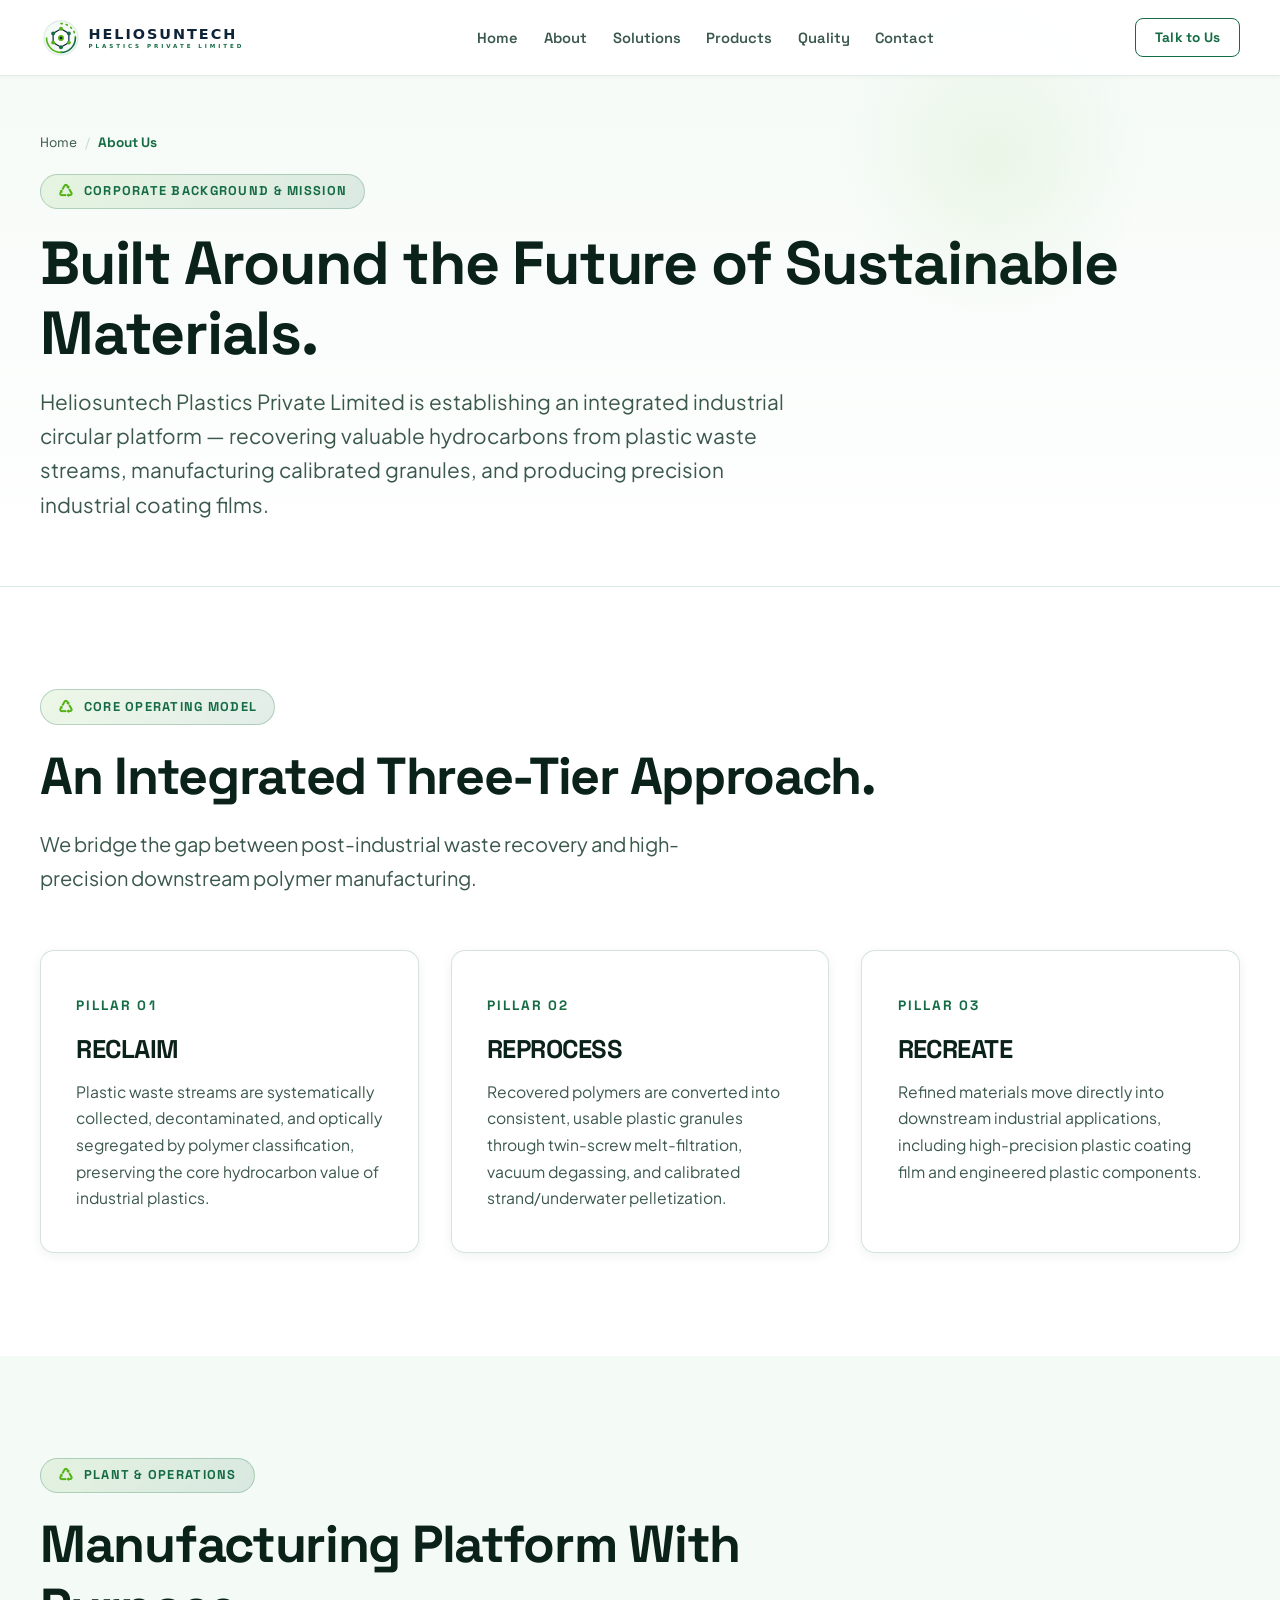
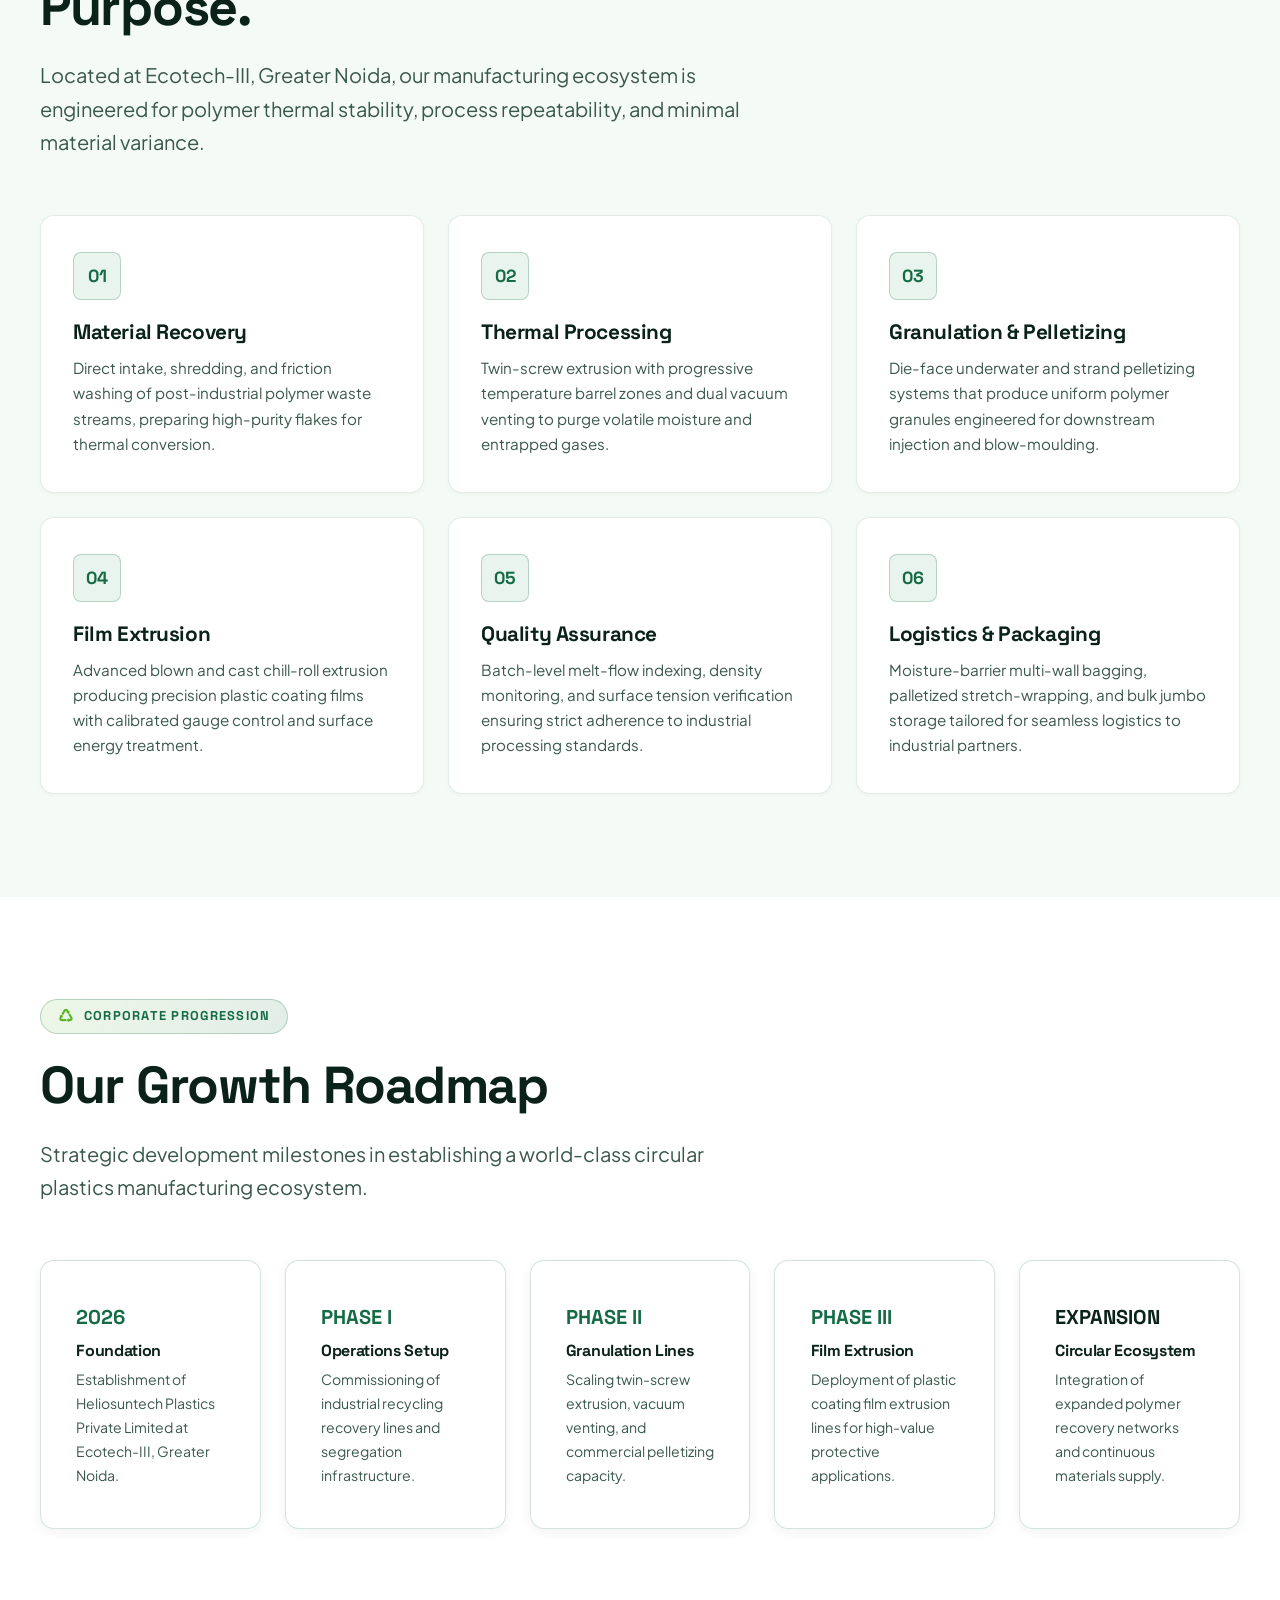
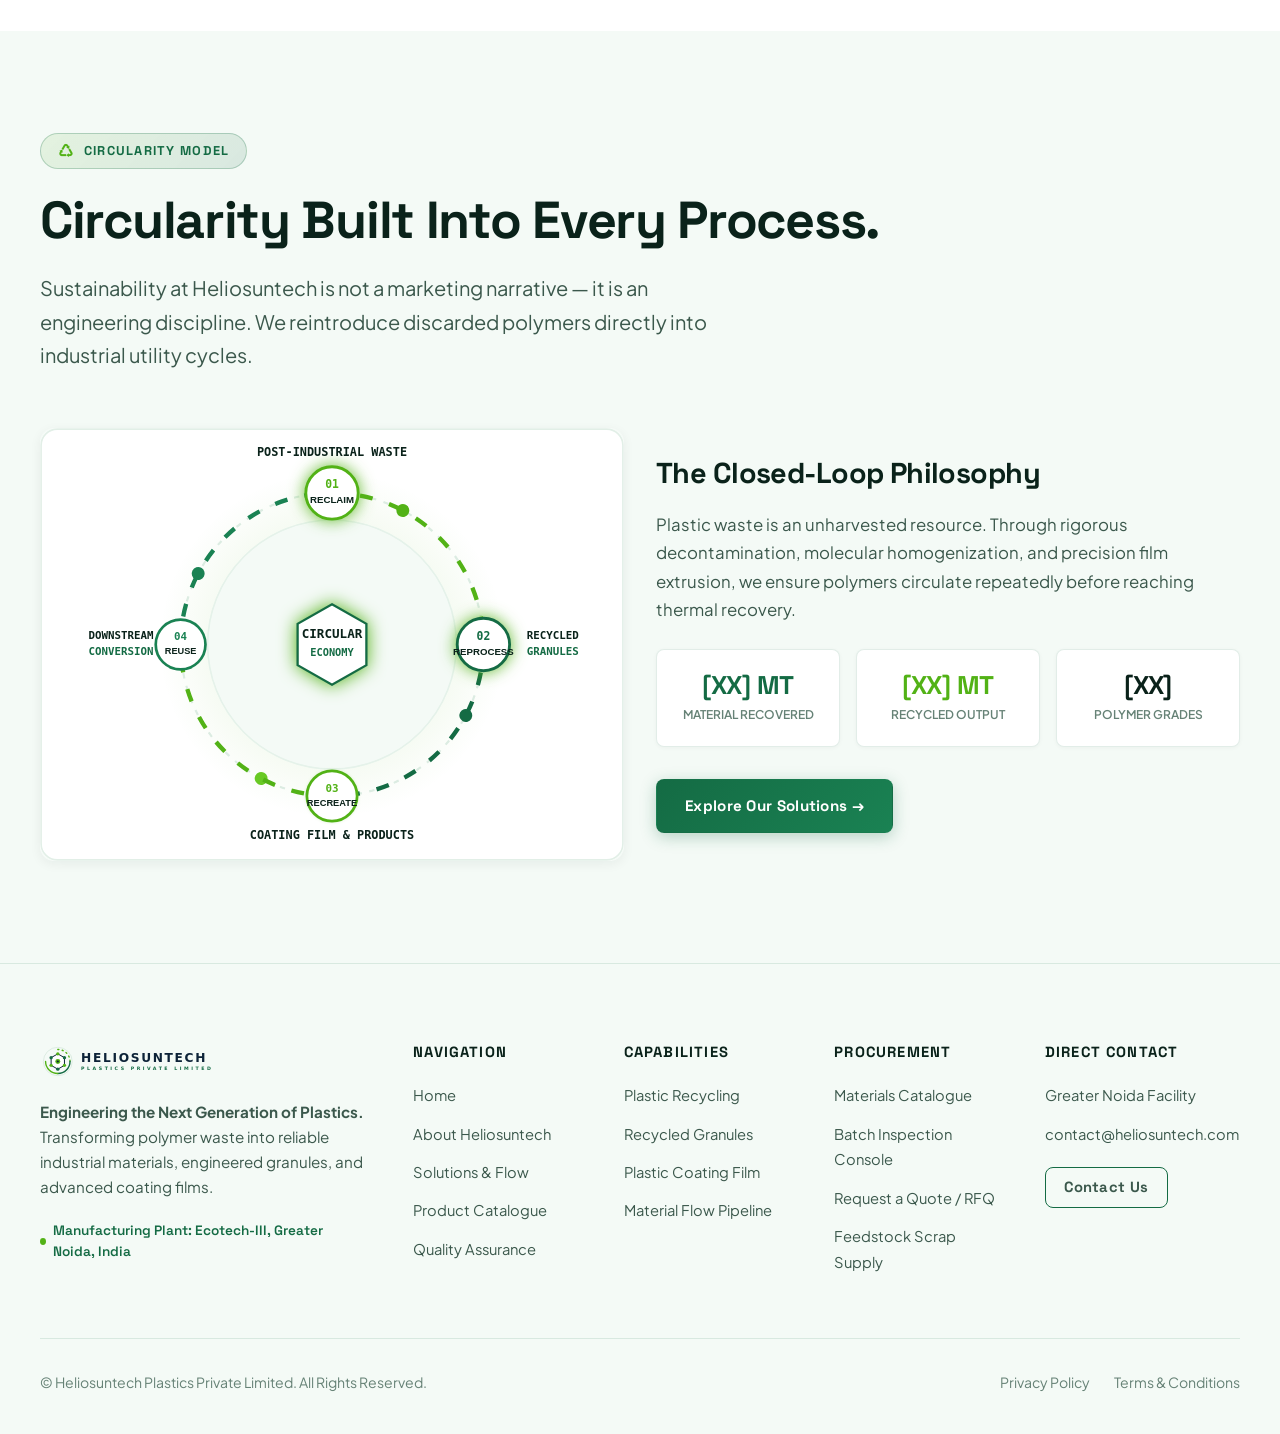
==== commit ed836b92: "Fix cache busting, CNAME, sitemap and canonical URLs for heliosuntech.com" ====
--- a/about.html
+++ b/about.html
@@ -9,9 +9,9 @@
   <meta name="robots" content="index, follow">
 
   <!-- Stylesheets -->
-  <link rel="stylesheet" href="css/main.css">
-  <link rel="stylesheet" href="css/components.css">
-  <link rel="stylesheet" href="css/animations.css">
+  <link rel="stylesheet" href="css/main.css?v=2.1">
+  <link rel="stylesheet" href="css/components.css?v=2.1">
+  <link rel="stylesheet" href="css/animations.css?v=2.1">
   <link rel="icon" type="image/svg+xml" href="assets/logo.svg">
 </head>
 <body>
@@ -343,7 +343,7 @@
   </footer>
 
   <!-- Scripts -->
-  <script src="js/animations.js"></script>
-  <script src="js/app.js"></script>
+  <script src="js/animations.js?v=2.1"></script>
+  <script src="js/app.js?v=2.1"></script>
 </body>
 </html>
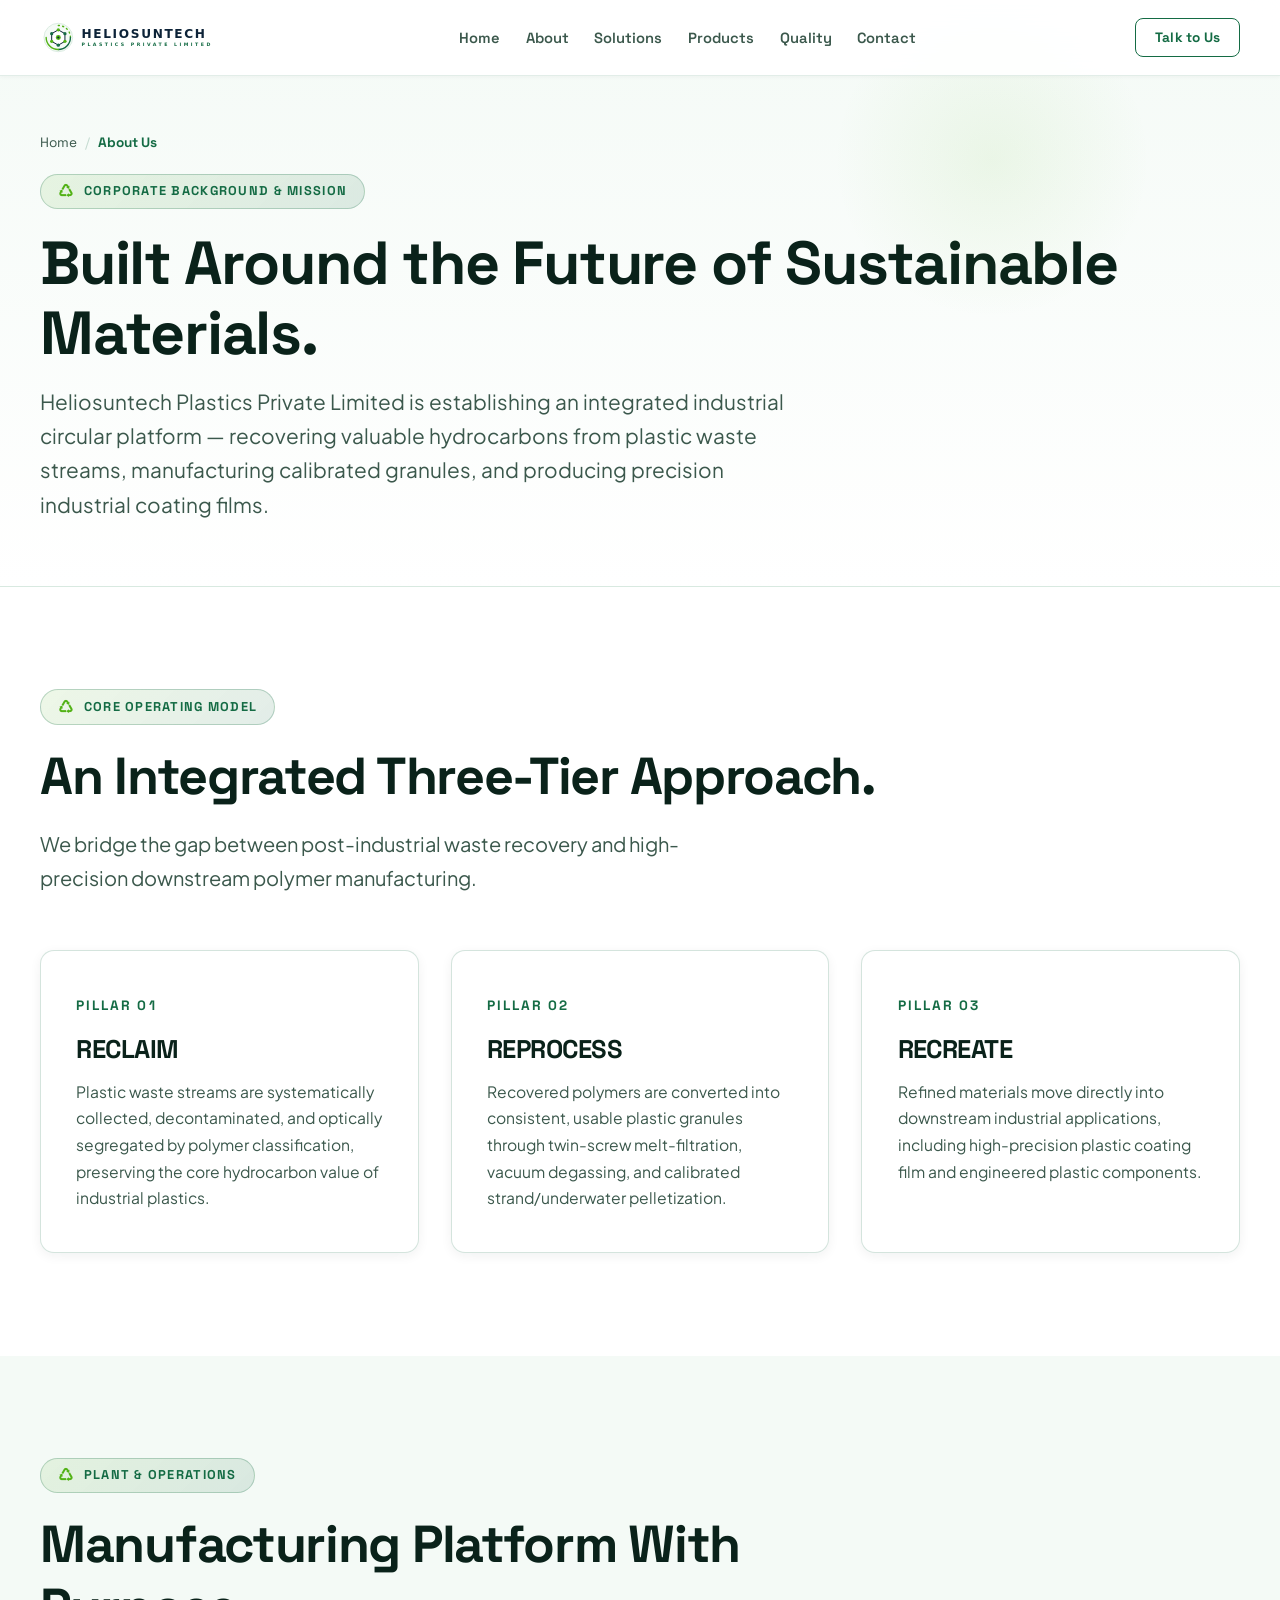
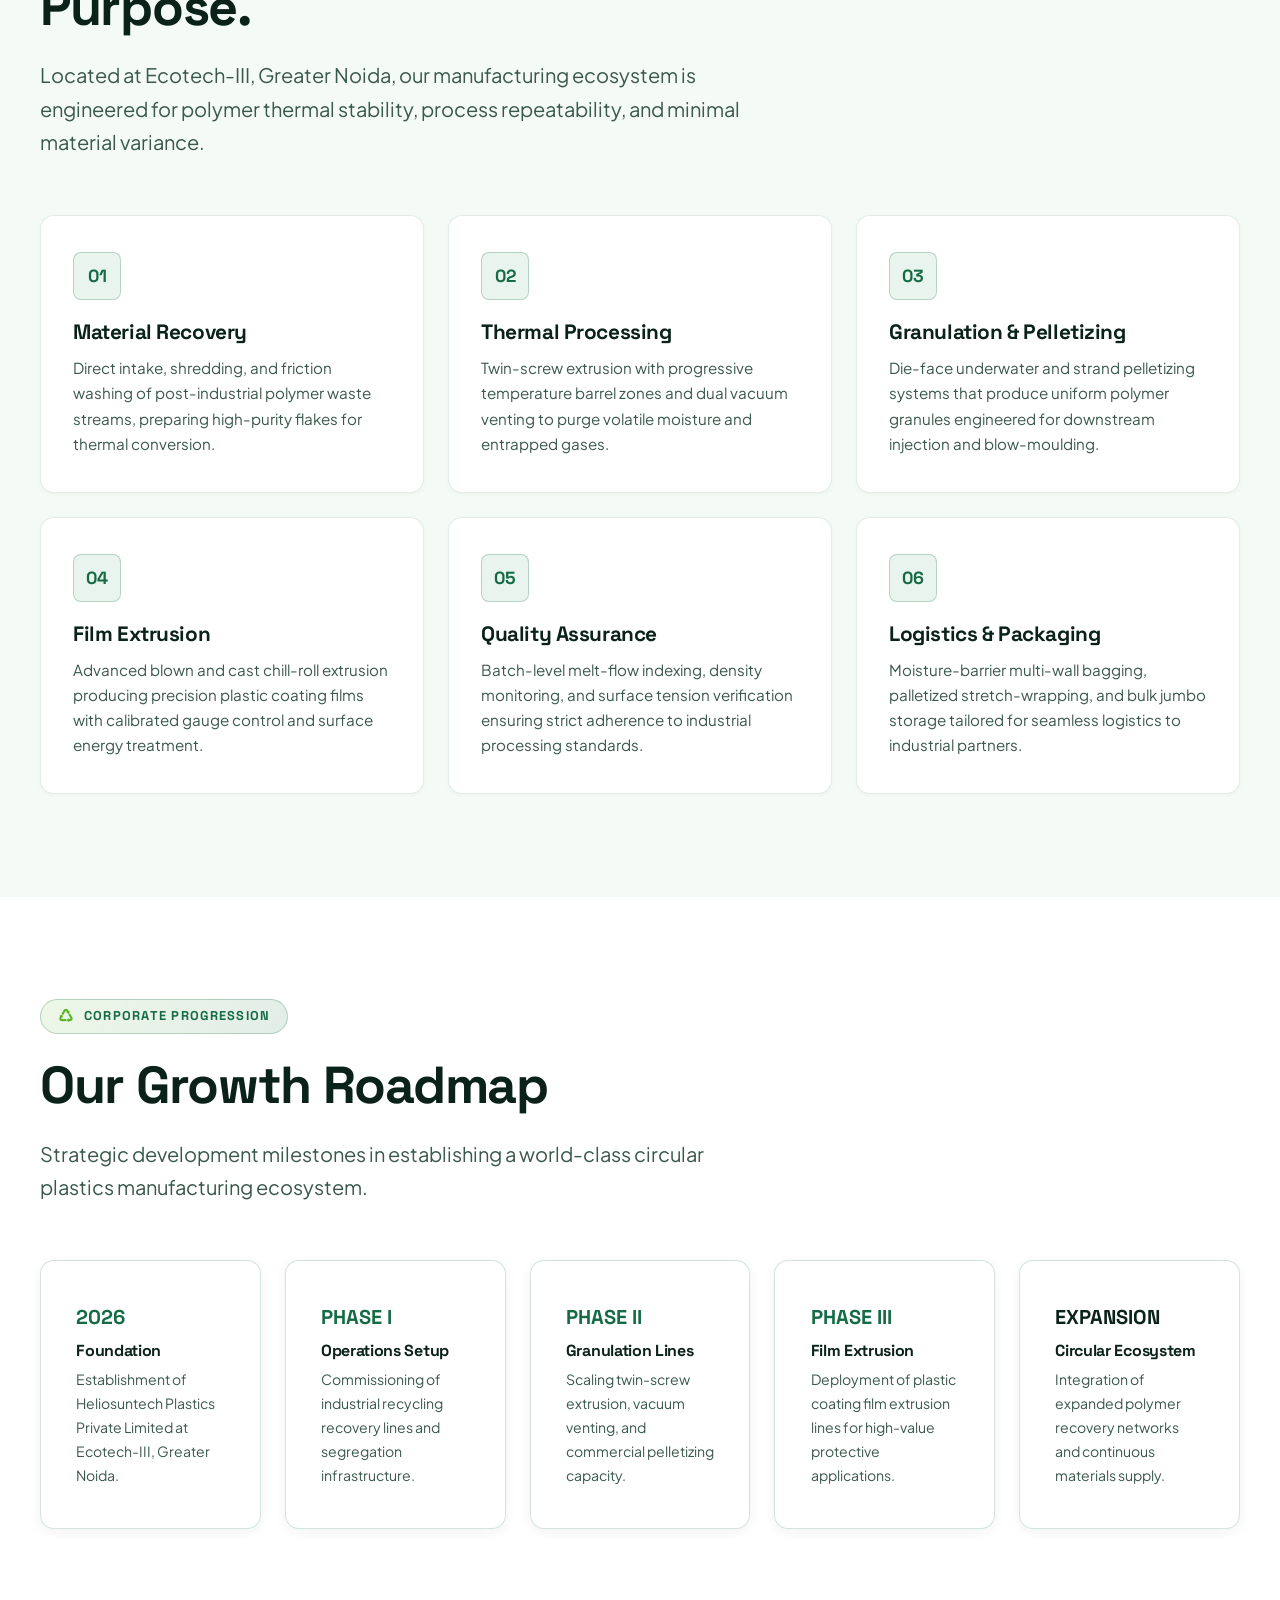
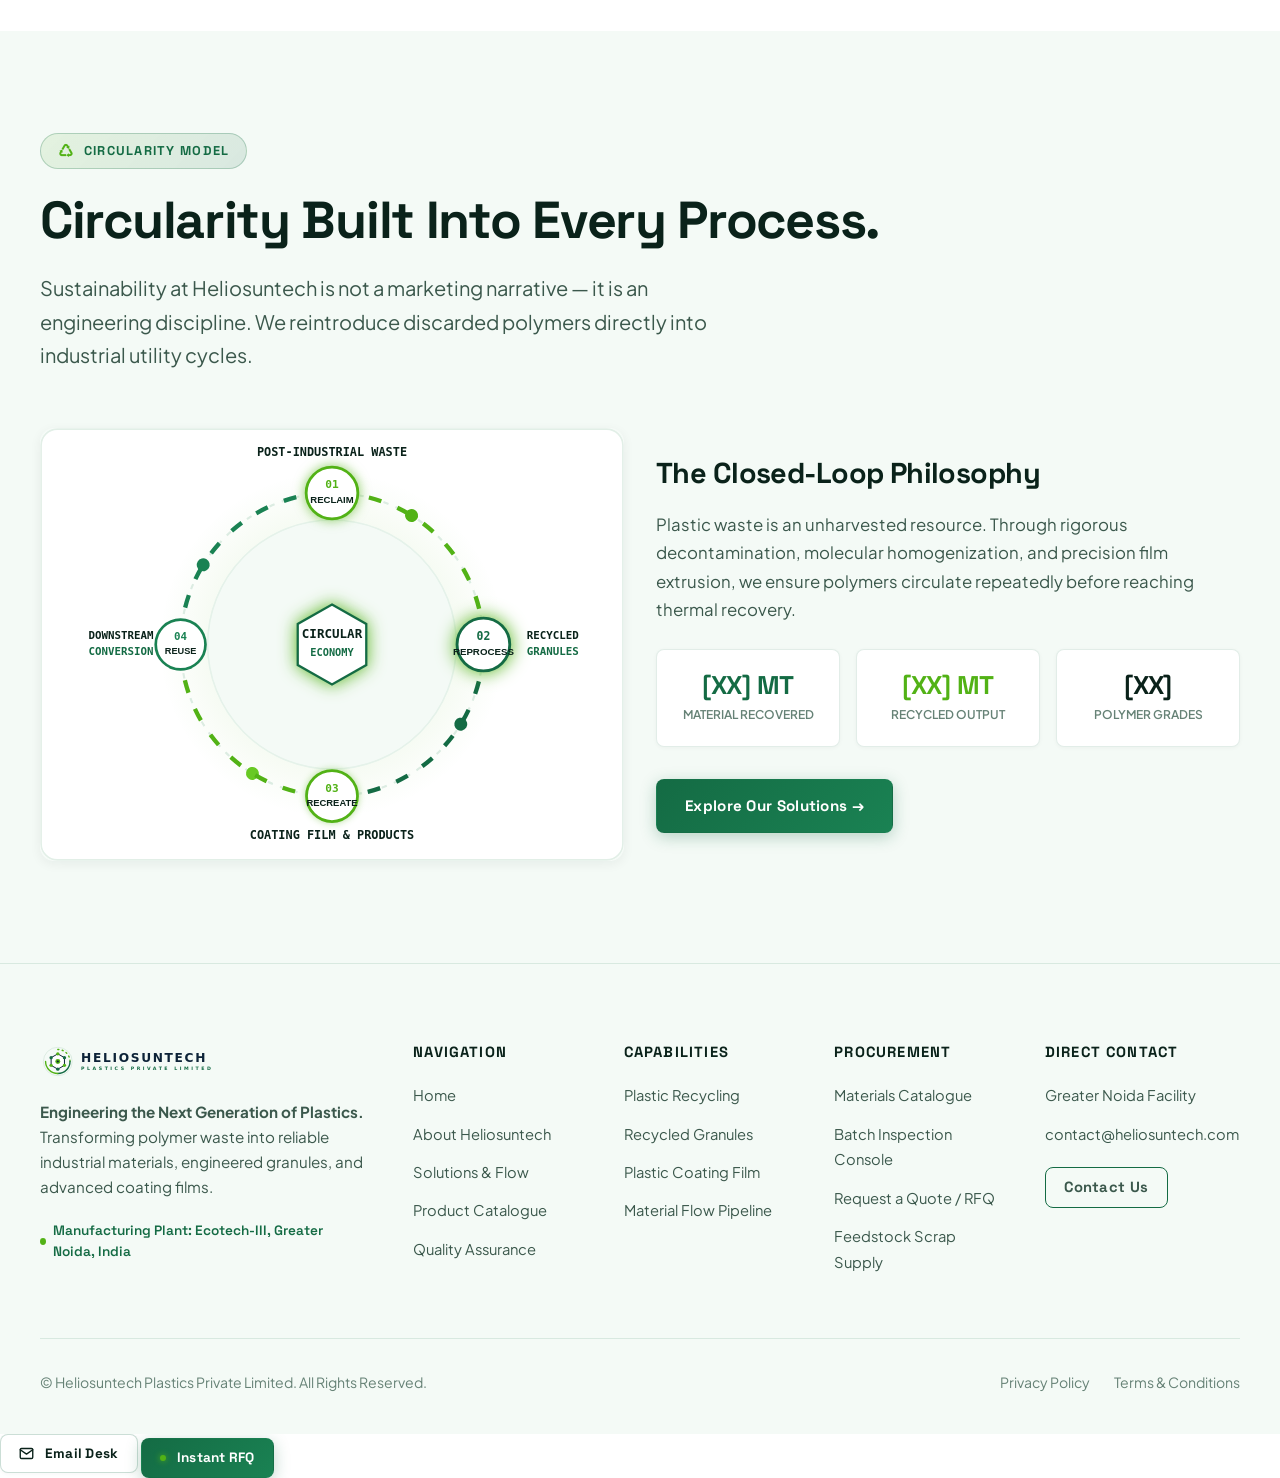
==== commit 777d8e45: "Update project code" ====
--- a/about.html
+++ b/about.html
@@ -9,9 +9,9 @@
   <meta name="robots" content="index, follow">
 
   <!-- Stylesheets -->
-  <link rel="stylesheet" href="css/main.css?v=2.1">
-  <link rel="stylesheet" href="css/components.css?v=2.1">
-  <link rel="stylesheet" href="css/animations.css?v=2.1">
+  <link rel="stylesheet" href="css/main.css?v=3.0">
+  <link rel="stylesheet" href="css/components.css?v=3.0">
+  <link rel="stylesheet" href="css/animations.css?v=3.0">
   <link rel="icon" type="image/svg+xml" href="assets/logo.svg">
 </head>
 <body>
@@ -53,15 +53,24 @@
 
   <!-- Mobile Drawer -->
   <div class="mobile-nav-drawer" id="mobileDrawer">
+    <div class="drawer-plant-badge">
+      <span class="pulse-dot"></span>
+      <span>Ecotech-III, Greater Noida &bull; Active Plant</span>
+    </div>
     <a href="index.html" class="nav-link">Home</a>
     <a href="about.html" class="nav-link active">About</a>
     <a href="solutions.html" class="nav-link">Solutions</a>
     <a href="products.html" class="nav-link">Products</a>
     <a href="quality.html" class="nav-link">Quality Control</a>
     <a href="contact.html" class="nav-link">Contact</a>
-    <a href="contact.html" class="btn btn-primary" style="margin-top: 1rem;">
-      Request a Quote / RFQ
-    </a>
+    <div style="margin-top: auto; padding-top: 1rem; display: flex; flex-direction: column; gap: 0.65rem;">
+      <a href="contact.html" class="btn btn-primary" style="width: 100%;">
+        Request a Quote / RFQ &rarr;
+      </a>
+      <a href="mailto:contact@heliosuntech.com" class="btn btn-secondary btn-sm" style="width: 100%;">
+        Email Technical Desk
+      </a>
+    </div>
   </div>
 
   <main>
@@ -342,6 +351,21 @@
     </div>
   </footer>
 
+  <!-- Floating Mobile Quick Action Bar -->
+  <div class="mobile-quick-bar" aria-label="Quick mobile navigation actions">
+    <a href="mailto:contact@heliosuntech.com" class="btn btn-secondary btn-sm" aria-label="Email Plant Desk">
+      <svg width="15" height="15" viewBox="0 0 24 24" fill="none" stroke="currentColor" stroke-width="2.2" stroke-linecap="round" stroke-linejoin="round">
+        <path d="M4 4h16c1.1 0 2 .9 2 2v12c0 1.1-.9 2-2 2H4c-1.1 0-2-.9-2-2V6c0-1.1.9-2 2-2z"></path>
+        <polyline points="22,6 12,13 2,6"></polyline>
+      </svg>
+      <span>Email Desk</span>
+    </a>
+    <a href="contact.html" class="btn btn-primary btn-sm" aria-label="Request Instant Quote">
+      <span class="pulse-dot" style="width: 6px; height: 6px;"></span>
+      <span>Instant RFQ</span>
+    </a>
+  </div>
+
   <!-- Scripts -->
   <script src="js/animations.js?v=2.1"></script>
   <script src="js/app.js?v=2.1"></script>
--- a/css/main.css
+++ b/css/main.css
@@ -88,6 +88,8 @@
   font-family: var(--font-body);
   font-size: 16px;
   line-height: 1.6;
+  max-width: 100%;
+  overflow-x: hidden;
 }
 
 body {
@@ -95,9 +97,16 @@
   background-color: var(--bg-primary);
   color: var(--text-primary);
   overflow-x: hidden;
+  max-width: 100%;
+  width: 100%;
   position: relative;
   -webkit-font-smoothing: antialiased;
   -moz-osx-font-smoothing: grayscale;
+}
+
+body.body-locked {
+  overflow: hidden !important;
+  touch-action: none;
 }
 
 /* Elegant Light Background with Subtle Bio-Geometric Crystal Atmosphere */
@@ -260,10 +269,32 @@
 }
 
 @media (max-width: 768px) {
+  :root {
+    --header-height: 64px;
+    --container-pad: 1rem;
+  }
+  .container {
+    width: 100% !important;
+    max-width: 100% !important;
+    box-sizing: border-box !important;
+    padding-left: var(--container-pad) !important;
+    padding-right: var(--container-pad) !important;
+  }
   .grid-2, .grid-3, .grid-4 {
     grid-template-columns: 1fr;
-  }
-  :root {
-    --header-height: 68px;
-  }
-}
+    gap: 1.25rem;
+  }
+  .section {
+    padding-top: clamp(3rem, 6.5vw, 4.5rem);
+    padding-bottom: clamp(3rem, 6.5vw, 4.5rem);
+  }
+  .section-title {
+    font-size: clamp(1.75rem, 5.8vw, 2.35rem);
+    word-break: break-word;
+    letter-spacing: -0.02em;
+  }
+  .section-subtitle {
+    font-size: 1rem;
+    line-height: 1.6;
+  }
+}
--- a/css/components.css
+++ b/css/components.css
@@ -40,11 +40,15 @@
   align-items: center;
   gap: 0.85rem;
   text-decoration: none;
+  min-width: 0;
 }
 
 .brand-logo img {
-  height: 42px;
+  height: 40px;
+  max-height: 40px;
   width: auto;
+  max-width: 200px;
+  object-fit: contain;
 }
 
 .nav-menu {
@@ -87,14 +91,14 @@
 .nav-actions {
   display: flex;
   align-items: center;
-  gap: 1rem;
+  gap: 0.75rem;
 }
 
 /* Mobile Toggle */
 .mobile-toggle {
   display: none;
   background: #FFFFFF;
-  border: 1px solid var(--border-medium);
+  border: 1.5px solid var(--border-medium);
   color: var(--text-primary);
   width: 42px;
   height: 42px;
@@ -104,6 +108,10 @@
   justify-content: center;
   flex-direction: column;
   gap: 5px;
+  transition: all var(--duration-fast) ease;
+  position: relative;
+  z-index: 1002;
+  flex-shrink: 0;
 }
 
 .mobile-toggle span {
@@ -111,7 +119,46 @@
   width: 20px;
   height: 2px;
   background: var(--text-primary);
-  transition: all var(--duration-fast) ease;
+  transition: transform 0.25s ease, opacity 0.25s ease, background-color 0.25s ease;
+  border-radius: 2px;
+  transform-origin: center;
+}
+
+.mobile-toggle.active {
+  background: #EAF4EE;
+  border-color: var(--accent-emerald);
+}
+
+.mobile-toggle.active span:nth-child(1) {
+  transform: translateY(7px) rotate(45deg);
+  background: var(--accent-emerald);
+}
+
+.mobile-toggle.active span:nth-child(2) {
+  opacity: 0;
+  transform: scaleX(0);
+}
+
+.mobile-toggle.active span:nth-child(3) {
+  transform: translateY(-7px) rotate(-45deg);
+  background: var(--accent-emerald);
+}
+
+.mobile-nav-backdrop {
+  position: fixed;
+  inset: 0;
+  background: rgba(10, 34, 26, 0.4);
+  backdrop-filter: blur(4px);
+  -webkit-backdrop-filter: blur(4px);
+  z-index: 998;
+  opacity: 0;
+  visibility: hidden;
+  transition: opacity 0.3s ease, visibility 0.3s ease;
+}
+
+.mobile-nav-backdrop.open {
+  opacity: 1;
+  visibility: visible;
 }
 
 .mobile-nav-drawer {
@@ -198,10 +245,15 @@
   position: relative;
   min-height: 94vh;
   display: flex;
+  flex-direction: column;
+  justify-content: center;
   align-items: center;
   padding-top: calc(var(--header-height) + 2rem);
   padding-bottom: 4rem;
   overflow: hidden;
+  width: 100%;
+  max-width: 100%;
+  box-sizing: border-box;
   background: 
     radial-gradient(ellipse 60% 50% at 85% 25%, rgba(82, 178, 22, 0.12) 0%, transparent 60%),
     radial-gradient(ellipse 50% 45% at 10% 75%, rgba(20, 107, 68, 0.08) 0%, transparent 55%),
@@ -214,6 +266,7 @@
   left: 0;
   width: 100%;
   height: 100%;
+  max-width: 100%;
   z-index: 1;
   pointer-events: auto;
 }
@@ -222,30 +275,45 @@
   position: relative;
   z-index: 2;
   width: 100%;
+  max-width: var(--container-max);
+  box-sizing: border-box;
 }
 
 .hero-grid {
   display: grid;
-  grid-template-columns: 1.15fr 0.95fr;
+  grid-template-columns: minmax(0, 1.15fr) minmax(0, 0.95fr);
   gap: 3.5rem;
   align-items: center;
+  width: 100%;
+  max-width: 100%;
+  box-sizing: border-box;
+}
+
+.hero-left, .hero-right {
+  min-width: 0;
+  max-width: 100%;
+  width: 100%;
+  box-sizing: border-box;
 }
 
 /* Left Hero Column */
 .hero-badge-pill {
   display: inline-flex;
   align-items: center;
-  gap: 0.65rem;
+  gap: 0.5rem;
   background: #FFFFFF;
   border: 1px solid rgba(20, 107, 68, 0.22);
-  padding: 0.45rem 1.15rem;
+  padding: 0.4rem 0.95rem;
   border-radius: var(--radius-full);
   font-family: var(--font-display);
-  font-size: 0.85rem;
+  font-size: clamp(0.72rem, 2.5vw, 0.85rem);
   font-weight: 700;
   color: var(--accent-emerald);
   margin-bottom: 1.5rem;
   box-shadow: 0 2px 10px rgba(20, 107, 68, 0.08);
+  max-width: 100%;
+  box-sizing: border-box;
+  line-height: 1.35;
 }
 
 .hero-live-indicator {
@@ -255,6 +323,7 @@
   justify-content: center;
   width: 12px;
   height: 12px;
+  flex-shrink: 0;
 }
 
 .pulse-ring {
@@ -274,6 +343,7 @@
   border-radius: 50%;
   background: var(--accent-lime);
   box-shadow: 0 0 6px var(--accent-lime);
+  flex-shrink: 0;
 }
 
 @keyframes pulse-ring {
@@ -284,12 +354,13 @@
 
 .hero-main-title {
   font-family: var(--font-display);
-  font-size: clamp(2.4rem, 4.2vw, 3.8rem);
+  font-size: clamp(2rem, 4.2vw, 3.8rem);
   font-weight: 800;
-  line-height: 1.12;
+  line-height: 1.14;
   letter-spacing: -0.03em;
   color: var(--text-primary);
   margin-bottom: 1.35rem;
+  word-break: break-word;
 }
 
 .hero-main-title .gradient-text {
@@ -299,7 +370,7 @@
 }
 
 .hero-lead-text {
-  font-size: 1.1rem;
+  font-size: 1.05rem;
   color: var(--text-secondary);
   line-height: 1.7;
   margin-bottom: 2rem;
@@ -310,8 +381,9 @@
   display: flex;
   align-items: center;
   flex-wrap: wrap;
-  gap: 1rem;
+  gap: 0.85rem;
   margin-bottom: 2.5rem;
+  max-width: 100%;
 }
 
 .hero-btn-main {
@@ -325,10 +397,13 @@
   padding: 1.25rem 1.75rem;
   background: rgba(255, 255, 255, 0.9);
   backdrop-filter: blur(12px);
+  -webkit-backdrop-filter: blur(12px);
   border: 1px solid rgba(20, 107, 68, 0.16);
   border-radius: var(--radius-md);
   box-shadow: 0 4px 20px rgba(10, 34, 26, 0.05);
   max-width: 620px;
+  width: 100%;
+  box-sizing: border-box;
 }
 
 .hero-metric-item {
@@ -635,6 +710,10 @@
   white-space: nowrap;
   text-overflow: ellipsis;
   border-left: 3px solid var(--accent-lime);
+  max-width: 100%;
+  width: 100%;
+  min-width: 0;
+  box-sizing: border-box;
 }
 
 .hub-action-row {
@@ -758,11 +837,13 @@
 
 @media (max-width: 1024px) {
   .hero-grid {
-    grid-template-columns: 1fr;
-    gap: 3rem;
+    grid-template-columns: minmax(0, 1fr);
+    gap: 2.5rem;
+    width: 100%;
+    max-width: 100%;
   }
   .calc-results-grid {
-    grid-template-columns: 1fr;
+    grid-template-columns: minmax(0, 1fr);
     gap: 1rem;
   }
 }
@@ -839,6 +920,13 @@
 /* --------------------------------------------------------------------------
    5. THREE CORE BUSINESS VERTICALS
    -------------------------------------------------------------------------- */
+.verticals-grid {
+  display: grid;
+  grid-template-columns: repeat(3, 1fr);
+  gap: 2rem;
+  margin-top: 3.5rem;
+}
+
 .vertical-card {
   background: var(--bg-card);
   border: 1.5px solid rgba(20, 107, 68, 0.18);
@@ -1317,6 +1405,112 @@
   color: var(--accent-emerald);
   font-size: 0.82rem;
   font-weight: 600;
+}
+
+/* --------------------------------------------------------------------------
+   8B. FEATURED PRODUCTS & POLYMER GRADES PREVIEW (LANDING PAGE)
+   -------------------------------------------------------------------------- */
+.products-grid {
+  display: grid;
+  grid-template-columns: repeat(4, 1fr);
+  gap: 1.5rem;
+  margin-top: 1rem;
+}
+
+.product-card {
+  background: var(--bg-card);
+  border: 1.5px solid rgba(20, 107, 68, 0.16);
+  border-radius: var(--radius-md);
+  padding: 1.85rem 1.6rem;
+  display: flex;
+  flex-direction: column;
+  justify-content: space-between;
+  box-shadow: var(--shadow-sm);
+  position: relative;
+  overflow: hidden;
+  transition: border-color var(--duration-fast) ease, box-shadow var(--duration-fast) ease;
+}
+
+.product-card::before {
+  content: '';
+  position: absolute;
+  top: 0;
+  left: 0;
+  right: 0;
+  height: 3px;
+  background: linear-gradient(90deg, var(--accent-emerald), var(--accent-lime));
+}
+
+.product-card:hover {
+  border-color: rgba(20, 107, 68, 0.38);
+  box-shadow: 0 8px 24px rgba(10, 34, 26, 0.08);
+}
+
+.product-badge {
+  display: inline-flex;
+  align-items: center;
+  align-self: flex-start;
+  padding: 0.28rem 0.75rem;
+  border-radius: var(--radius-full);
+  font-family: var(--font-display);
+  font-size: 0.75rem;
+  font-weight: 700;
+  text-transform: uppercase;
+  letter-spacing: 0.06em;
+  margin-bottom: 0.85rem;
+  background: rgba(20, 107, 68, 0.08);
+  color: var(--accent-emerald);
+  border: 1px solid rgba(20, 107, 68, 0.2);
+}
+
+.product-title {
+  font-size: 1.25rem;
+  font-weight: 800;
+  color: var(--text-primary);
+  margin-bottom: 0.5rem;
+  line-height: 1.25;
+}
+
+.product-desc {
+  font-size: 0.88rem;
+  color: var(--text-secondary);
+  line-height: 1.6;
+  margin-bottom: 1.25rem;
+}
+
+.product-specs {
+  background: #F4FAF6;
+  border: 1px solid var(--border-subtle);
+  border-radius: var(--radius-sm);
+  padding: 0.85rem 1rem;
+  margin-bottom: 1.5rem;
+  display: flex;
+  flex-direction: column;
+  gap: 0.55rem;
+}
+
+.product-specs .spec-row {
+  display: flex;
+  justify-content: space-between;
+  align-items: center;
+  font-size: 0.82rem;
+  gap: 0.5rem;
+}
+
+.product-specs .spec-name {
+  color: var(--text-muted);
+  font-weight: 500;
+}
+
+.product-specs .spec-val {
+  font-family: var(--font-display);
+  font-weight: 700;
+  color: var(--accent-emerald);
+  text-align: right;
+}
+
+.product-actions {
+  margin-top: auto;
 }
 
 /* --------------------------------------------------------------------------
@@ -1791,31 +1985,701 @@
     left: 0;
     width: 100%;
     height: calc(100vh - var(--header-height));
+    height: calc(100dvh - var(--header-height));
     background: #FFFFFF;
     border-top: 1px solid var(--border-subtle);
-    padding: 2rem;
+    padding: 1.25rem 1rem 3rem;
     display: flex;
     flex-direction: column;
-    gap: 1.5rem;
+    gap: 0.65rem;
     z-index: 999;
     transform: translateX(-100%);
     transition: transform var(--duration-normal) var(--ease-smooth);
     overflow-y: auto;
+    -webkit-overflow-scrolling: touch;
+    box-shadow: var(--shadow-lg);
   }
   .mobile-nav-drawer.open {
     transform: translateX(0);
   }
   .mobile-nav-drawer .nav-link {
-    font-size: 1.25rem;
-  }
-  .pillars-grid, .mfg-grid, .catalogue-grid, .rfq-grid, .hero-stats-strip {
+    font-size: 1.05rem;
+    font-weight: 700;
+    padding: 0.85rem 1rem;
+    border-radius: var(--radius-sm);
+    background: #F4FAF6;
+    border: 1px solid var(--border-subtle);
+    display: flex;
+    align-items: center;
+    justify-content: space-between;
+    color: var(--text-primary);
+  }
+  .mobile-nav-drawer .nav-link::after {
+    content: '→';
+    font-size: 1.1rem;
+    color: var(--accent-emerald);
+    position: static;
+    width: auto;
+    height: auto;
+    background: none;
+  }
+  .mobile-nav-drawer .nav-link.active {
+    background: #EAF4EE;
+    border-color: var(--accent-emerald);
+    color: var(--accent-emerald);
+  }
+
+  .drawer-plant-badge {
+    display: flex;
+    align-items: center;
+    gap: 0.5rem;
+    font-size: 0.76rem;
+    font-weight: 700;
+    color: var(--accent-emerald);
+    background: rgba(20, 107, 68, 0.08);
+    padding: 0.45rem 0.85rem;
+    border-radius: var(--radius-full);
+    margin-bottom: 0.35rem;
+    border: 1px solid rgba(20, 107, 68, 0.15);
+  }
+
+  /* Hero Section Mobile */
+  .hero-section {
+    padding-top: calc(var(--header-height) + 1.25rem);
+    padding-bottom: 2.5rem;
+    min-height: auto;
+    display: flex;
+    flex-direction: column;
+    align-items: stretch;
+    width: 100%;
+    max-width: 100vw;
+    box-sizing: border-box;
+    overflow-x: hidden;
+  }
+
+  .hero-container {
+    width: 100% !important;
+    max-width: 100% !important;
+    min-width: 0 !important;
+    box-sizing: border-box !important;
+    padding-left: var(--container-pad) !important;
+    padding-right: var(--container-pad) !important;
+    overflow-x: hidden;
+  }
+
+  .hero-grid {
+    display: flex !important;
+    flex-direction: column !important;
+    width: 100% !important;
+    max-width: 100% !important;
+    min-width: 0 !important;
+    gap: 2rem !important;
+    box-sizing: border-box !important;
+  }
+
+  .hero-left, .hero-right {
+    display: block !important;
+    width: 100% !important;
+    max-width: 100% !important;
+    min-width: 0 !important;
+    box-sizing: border-box !important;
+    overflow: hidden;
+  }
+
+  .hero-badge-pill {
+    font-size: 0.74rem;
+    padding: 0.35rem 0.8rem;
+    margin-bottom: 1rem;
+    max-width: 100%;
+    white-space: normal;
+    line-height: 1.35;
+    box-sizing: border-box;
+  }
+
+  .hero-main-title {
+    font-size: clamp(1.7rem, 6.2vw, 2.3rem);
+    line-height: 1.2;
+    margin-bottom: 1rem;
+    word-break: break-word;
+    overflow-wrap: break-word;
+    max-width: 100%;
+    box-sizing: border-box;
+  }
+
+  .hero-main-title br {
+    display: none;
+  }
+
+  .hero-main-title .gradient-text {
+    display: inline;
+    word-break: break-word;
+    overflow-wrap: break-word;
+  }
+
+  .hero-lead-text {
+    font-size: 0.95rem;
+    line-height: 1.6;
+    margin-bottom: 1.5rem;
+    max-width: 100%;
+    word-break: break-word;
+    overflow-wrap: break-word;
+    box-sizing: border-box;
+  }
+
+  .hero-action-buttons {
+    display: flex;
+    flex-direction: column;
+    width: 100% !important;
+    max-width: 100% !important;
+    gap: 0.65rem;
+    margin-bottom: 1.75rem;
+    box-sizing: border-box;
+  }
+
+  .hero-action-buttons .btn {
+    width: 100% !important;
+    max-width: 100% !important;
+    box-sizing: border-box !important;
+    padding: 0.85rem 1.15rem;
+    font-size: 0.95rem;
+    justify-content: center;
+    white-space: normal;
+    text-align: center;
+  }
+
+  .hero-metric-bar {
+    display: grid !important;
+    grid-template-columns: repeat(3, minmax(0, 1fr)) !important;
+    gap: 0.35rem;
+    padding: 0.75rem 0.35rem;
+    max-width: 100% !important;
+    width: 100% !important;
+    border-radius: var(--radius-sm);
+    box-sizing: border-box !important;
+  }
+
+  .hero-metric-divider {
+    display: none !important;
+  }
+
+  .hero-metric-item {
+    text-align: center;
+    padding: 0.45rem 0.15rem;
+    background: #F4FAF6;
+    border-radius: 6px;
+    border: 1px solid var(--border-subtle);
+    min-width: 0 !important;
+    box-sizing: border-box !important;
+    overflow: hidden;
+  }
+
+  .hero-metric-num {
+    font-size: clamp(0.95rem, 3.2vw, 1.2rem) !important;
+    margin-bottom: 0.15rem;
+    white-space: nowrap;
+  }
+
+  .hero-metric-desc {
+    font-size: 0.58rem !important;
+    letter-spacing: 0.01em;
+    line-height: 1.25;
+    word-break: break-word;
+  }
+
+  /* Interactive Hub Mobile */
+  .hero-interactive-hub {
+    padding: 1.25rem 0.85rem;
+    border-radius: var(--radius-md);
+    max-width: 100% !important;
+    width: 100% !important;
+    box-sizing: border-box !important;
+  }
+
+  .hub-header {
+    width: 100%;
+    box-sizing: border-box;
+  }
+
+  .hub-title-tag {
+    font-size: 0.72rem;
+  }
+
+  .hub-status-live {
+    font-size: 0.68rem;
+    padding: 0.2rem 0.5rem;
+  }
+
+  .hub-tabs-row {
+    display: grid !important;
+    grid-template-columns: repeat(3, minmax(0, 1fr)) !important;
+    gap: 0.25rem;
+    padding: 0.25rem;
+    margin-bottom: 1rem;
+    width: 100% !important;
+    max-width: 100% !important;
+    box-sizing: border-box !important;
+  }
+
+  .hub-tab-btn {
+    font-size: clamp(0.65rem, 2.2vw, 0.74rem) !important;
+    padding: 0.5rem 0.15rem !important;
+    min-width: 0 !important;
+    box-sizing: border-box !important;
+    overflow: hidden;
+    text-overflow: ellipsis;
+    white-space: nowrap;
+  }
+
+  .hub-visual-viewport {
+    min-height: 150px;
+    padding: 0.75rem;
+    margin-bottom: 1rem;
+    width: 100%;
+    box-sizing: border-box;
+    overflow: hidden;
+  }
+
+  .hub-svg-diagram {
+    max-width: 200px;
+    width: 100%;
+    height: auto;
+  }
+
+  .hub-division-badge {
+    font-size: 0.68rem;
+    word-break: break-word;
+  }
+
+  .hub-division-title {
+    font-size: 1.2rem;
+    margin-bottom: 0.35rem;
+    word-break: break-word;
+  }
+
+  .hub-division-desc {
+    font-size: 0.82rem;
+    line-height: 1.5;
+    margin-bottom: 1rem;
+    word-break: break-word;
+  }
+
+  .hub-specs-grid {
+    display: grid !important;
+    grid-template-columns: repeat(3, minmax(0, 1fr)) !important;
+    gap: 0.35rem;
+    margin-bottom: 1rem;
+    width: 100% !important;
+    box-sizing: border-box !important;
+  }
+
+  .hub-spec-box {
+    padding: 0.45rem 0.15rem !important;
+    min-width: 0 !important;
+    box-sizing: border-box !important;
+  }
+
+  .hub-spec-val {
+    font-size: clamp(0.85rem, 2.8vw, 0.95rem) !important;
+    white-space: nowrap;
+  }
+
+  .hub-spec-lbl {
+    font-size: 0.58rem !important;
+    word-break: break-word;
+  }
+
+  .hub-telemetry-strip {
+    font-size: 0.68rem;
+    padding: 0.5rem 0.65rem;
+    margin-bottom: 1rem;
+    max-width: 100% !important;
+    width: 100% !important;
+    min-width: 0 !important;
+    box-sizing: border-box !important;
+    overflow: hidden !important;
+    text-overflow: ellipsis !important;
+    white-space: nowrap !important;
+  }
+
+  .verticals-grid {
     grid-template-columns: 1fr;
-  }
+    gap: 1.5rem;
+  }
+
+  /* Verticals Cards Mobile */
+  .vertical-card {
+    border-radius: var(--radius-md);
+  }
+
+  .vertical-card-header {
+    padding: 1.5rem 1.25rem;
+  }
+
+  .vertical-title {
+    font-size: 1.5rem;
+  }
+
+  .vertical-visual {
+    padding: 1rem;
+    min-height: 170px;
+  }
+
+  .vertical-visual img {
+    max-height: 150px;
+  }
+
+  .vertical-specs {
+    padding: 1.25rem 1.15rem;
+  }
+
+  .specs-grid {
+    grid-template-columns: repeat(2, 1fr);
+    gap: 0.6rem;
+  }
+
+  .spec-item {
+    padding: 0.65rem;
+  }
+
+  .vertical-footer {
+    padding: 1rem 1.15rem;
+    flex-direction: column;
+    align-items: stretch;
+    gap: 0.75rem;
+    text-align: center;
+  }
+
+  .vertical-footer .btn {
+    width: 100%;
+    justify-content: center;
+  }
+
+  /* Pillars Grid Mobile */
+  .pillars-grid, .mfg-grid, .catalogue-grid, .products-grid, .rfq-grid, .hero-stats-strip {
+    grid-template-columns: 1fr;
+    gap: 1.15rem;
+  }
+
+  .pillar-card {
+    padding: 1.5rem 1.25rem;
+  }
+
+  .mfg-item {
+    padding: 1.5rem 1.25rem;
+  }
+
+  /* Products & Catalogue Mobile */
+  .product-card {
+    padding: 1.35rem 1.15rem;
+  }
+
+  .catalogue-card {
+    padding: 1.35rem 1.15rem;
+  }
+
+  .catalogue-toolbar {
+    padding: 1rem 0.85rem;
+    flex-direction: column;
+    align-items: stretch;
+    gap: 0.75rem;
+  }
+
+  .catalogue-tabs {
+    width: 100%;
+    display: grid;
+    grid-template-columns: repeat(3, 1fr);
+    gap: 0.35rem;
+  }
+
+  .tab-btn {
+    padding: 0.55rem 0.35rem;
+    font-size: 0.78rem;
+    text-align: center;
+    white-space: nowrap;
+    overflow: hidden;
+    text-overflow: ellipsis;
+  }
+
+  .catalogue-search {
+    min-width: 0;
+    width: 100%;
+  }
+
+  /* Carbon Calculator Mobile */
+  .carbon-calc-card {
+    padding: 1.35rem 1.15rem;
+    border-radius: var(--radius-md);
+    margin-top: 1.5rem;
+  }
+
+  .calc-slider-wrapper {
+    padding: 1.15rem 0.95rem;
+    margin: 1.15rem 0;
+  }
+
+  .calc-slider-header {
+    flex-direction: column;
+    align-items: flex-start;
+    gap: 0.5rem;
+  }
+
+  .calc-slider-title {
+    font-size: 0.95rem;
+  }
+
+  .calc-slider-value {
+    font-size: 1.2rem;
+    padding: 0.25rem 0.75rem;
+  }
+
+  .calc-results-grid {
+    grid-template-columns: 1fr;
+    gap: 0.75rem;
+    margin-bottom: 1.5rem;
+  }
+
+  .calc-result-box {
+    padding: 1.15rem 1rem;
+  }
+
+  .calc-result-num {
+    font-size: 1.65rem;
+  }
+
+  #calcCtaBtn {
+    width: 100%;
+    white-space: normal;
+    padding: 0.85rem 1rem;
+    font-size: 0.95rem;
+    text-align: center;
+    box-sizing: border-box;
+  }
+
+  /* Circularity Section Mobile */
+  .circular-feature-grid {
+    grid-template-columns: 1fr;
+    gap: 1.5rem;
+    padding: 1.5rem 1.15rem;
+    border-radius: var(--radius-md);
+  }
+
+  .circular-diagram-box {
+    padding: 1rem;
+  }
+
+  .circular-pillars {
+    gap: 1rem;
+    margin-top: 1.25rem;
+  }
+
+  .circular-item {
+    gap: 0.85rem;
+  }
+
+  .circular-item-icon {
+    width: 32px;
+    height: 32px;
+    font-size: 0.8rem;
+  }
+
+  /* 6-Stage Process Pipeline Mobile */
+  .flow-pipeline-grid {
+    grid-template-columns: repeat(2, 1fr);
+    gap: 0.75rem;
+    margin-top: 1.5rem;
+  }
+
+  .flow-preview-step {
+    padding: 1rem 0.85rem;
+  }
+
+  .flow-preview-step .step-num {
+    font-size: 1.1rem;
+  }
+
+  .flow-preview-step h4 {
+    font-size: 0.9rem;
+  }
+
+  .flow-preview-step p {
+    font-size: 0.78rem;
+  }
+
+  /* Material Flow Simulator Mobile */
+  .flow-nav-container {
+    padding: 0.75rem 0 1.25rem;
+    -webkit-overflow-scrolling: touch;
+    scroll-snap-type: x mandatory;
+  }
+
+  .flow-step-btn {
+    scroll-snap-align: start;
+    flex: 0 0 155px;
+    min-width: 155px;
+    padding: 0.85rem 0.75rem;
+  }
+
+  .flow-display-card {
+    padding: 1.5rem 1.15rem;
+    gap: 1.5rem;
+    border-radius: var(--radius-md);
+  }
+
+  .flow-display-preview {
+    padding: 1rem;
+    min-height: 220px;
+  }
+
+  .flow-display-content h3 {
+    font-size: 1.5rem;
+  }
+
+  /* Quality Highlight Mobile */
+  .quality-highlight-card {
+    padding: 1.75rem 1.25rem;
+    border-radius: var(--radius-md);
+  }
+
+  .quality-badges-row {
+    gap: 0.5rem;
+    flex-direction: column;
+  }
+
+  .quality-badge-item {
+    width: 100%;
+    font-size: 0.82rem;
+    padding: 0.5rem 0.85rem;
+    justify-content: flex-start;
+    box-sizing: border-box;
+  }
+
+  /* Quality Dashboard Table Mobile */
+  .quality-console {
+    border-radius: var(--radius-md);
+    margin-top: 1.5rem;
+  }
+
+  .console-header {
+    padding: 0.85rem 1rem;
+    flex-direction: column;
+    align-items: stretch;
+    gap: 0.75rem;
+  }
+
+  .console-title {
+    font-size: 0.82rem;
+  }
+
+  .quality-table th, .quality-table td {
+    padding: 0.85rem 1rem;
+    font-size: 0.82rem;
+  }
+
+  /* Applications Section Mobile */
+  .app-section-grid {
+    grid-template-columns: 1fr;
+    gap: 1.5rem;
+    margin-top: 1.5rem;
+  }
+
+  .app-box {
+    padding: 1.5rem 1.25rem;
+    border-radius: var(--radius-md);
+  }
+
+  /* Contact & RFQ Mobile */
+  .contact-grid {
+    grid-template-columns: 1fr;
+    gap: 1.5rem;
+    margin-top: 1.5rem;
+  }
+
+  .contact-info-card {
+    padding: 1.5rem 1.15rem;
+    border-radius: var(--radius-md);
+  }
+
+  .rfq-card {
+    padding: 1.5rem 1.15rem;
+    border-radius: var(--radius-md);
+  }
+
   .form-group.full-width {
     grid-column: span 1;
   }
+
+  .form-input, .form-select, .form-textarea {
+    font-size: 16px; /* Prevents auto-zoom in mobile Safari */
+    padding: 0.75rem 0.95rem;
+  }
+
+  .file-upload-zone {
+    padding: 1.25rem 1rem;
+  }
+
+  /* CTA Banner Mobile */
+  .cta-banner-card {
+    padding: 2.25rem 1.25rem;
+    border-radius: var(--radius-md);
+  }
+
+  .cta-banner-card .btn {
+    width: 100%;
+    justify-content: center;
+  }
+
+  /* Footer Mobile */
   .footer-top-grid,
   .footer-grid {
+    grid-template-columns: 1fr;
+    gap: 2rem;
+  }
+
+  .footer-bottom {
+    flex-direction: column;
+    align-items: center;
+    text-align: center;
+    gap: 0.75rem;
+    padding-top: 1.5rem;
+  }
+
+  /* Mobile Quick Action Bar (App-like sticky action bar) */
+  .mobile-quick-bar {
+    display: flex;
+    position: fixed;
+    bottom: 0;
+    left: 0;
+    right: 0;
+    background: rgba(255, 255, 255, 0.98);
+    backdrop-filter: blur(16px);
+    -webkit-backdrop-filter: blur(16px);
+    border-top: 1px solid var(--border-medium);
+    padding: 0.65rem 1rem calc(0.65rem + env(safe-area-inset-bottom, 0px));
+    gap: 0.65rem;
+    z-index: 990;
+    box-shadow: 0 -4px 20px rgba(10, 34, 26, 0.08);
+  }
+
+  .mobile-quick-bar .btn {
+    flex: 1;
+    padding: 0.75rem 0.5rem;
+    font-size: 0.85rem;
+    border-radius: var(--radius-sm);
+    justify-content: center;
+    white-space: nowrap;
+  }
+
+  /* Safe padding for body on mobile so footer isn't blocked by quick bar */
+  body {
+    padding-bottom: calc(65px + env(safe-area-inset-bottom, 0px));
+  }
+}
+
+@media (max-width: 480px) {
+  .flow-pipeline-grid {
+    grid-template-columns: 1fr;
+  }
+  .catalogue-tabs {
     grid-template-columns: 1fr;
   }
 }
@@ -1872,18 +2736,29 @@
 }
 
 .subpage-hero-title {
-  font-size: clamp(2.4rem, 5vw, 3.8rem);
+  font-size: clamp(1.85rem, 5vw, 3.8rem);
   font-weight: 800;
   color: var(--text-primary);
   line-height: 1.15;
   margin-bottom: 1rem;
+  word-break: break-word;
 }
 
 .subpage-hero-subtitle {
-  font-size: clamp(1.05rem, 1.8vw, 1.3rem);
+  font-size: clamp(1rem, 1.8vw, 1.3rem);
   color: var(--text-secondary);
   max-width: 760px;
   line-height: 1.65;
+}
+
+@media (max-width: 768px) {
+  .subpage-hero {
+    padding-top: calc(var(--header-height) + 1.25rem);
+    padding-bottom: 2rem;
+  }
+  .subpage-hero-title {
+    font-size: clamp(1.75rem, 6.8vw, 2.45rem);
+  }
 }
 
 /* --------------------------------------------------------------------------
@@ -2154,6 +3029,38 @@
 /* =========================================================================
    STABLE CARD DISPLAY & BORDER REFINEMENT (NO HOVER TILTS OR POPPING)
    ========================================================================= */
+.contact-channels-card {
+  background: var(--bg-secondary);
+  border: 1.5px solid var(--border-subtle);
+  border-radius: var(--radius-lg);
+  padding: 2.75rem;
+  box-shadow: var(--shadow-sm);
+}
+
+.custom-formulation-card {
+  margin-top: 4rem;
+  background: var(--bg-secondary);
+  border: 1px solid var(--border-medium);
+  border-radius: var(--radius-lg);
+  padding: 3rem;
+  text-align: center;
+}
+
+@media (max-width: 768px) {
+  .contact-channels-card {
+    padding: 1.5rem 1.15rem;
+  }
+  .custom-formulation-card {
+    margin-top: 2.5rem;
+    padding: 1.75rem 1.15rem;
+    border-radius: var(--radius-md);
+  }
+  .custom-formulation-card .btn {
+    width: 100%;
+    justify-content: center;
+  }
+}
+
 .interactive-tilt,
 .vertical-card,
 .pillar-card,
@@ -2161,7 +3068,9 @@
 .catalogue-card,
 .product-card,
 .flow-preview-step,
-.metric-counter-card {
+.metric-counter-card,
+.contact-channels-card,
+.custom-formulation-card {
   transform: none !important;
   perspective: none !important;
 }
@@ -2173,7 +3082,9 @@
 .catalogue-card:hover,
 .product-card:hover,
 .flow-preview-step:hover,
-.metric-counter-card:hover {
+.metric-counter-card:hover,
+.contact-channels-card:hover,
+.custom-formulation-card:hover {
   transform: none !important;
 }
 
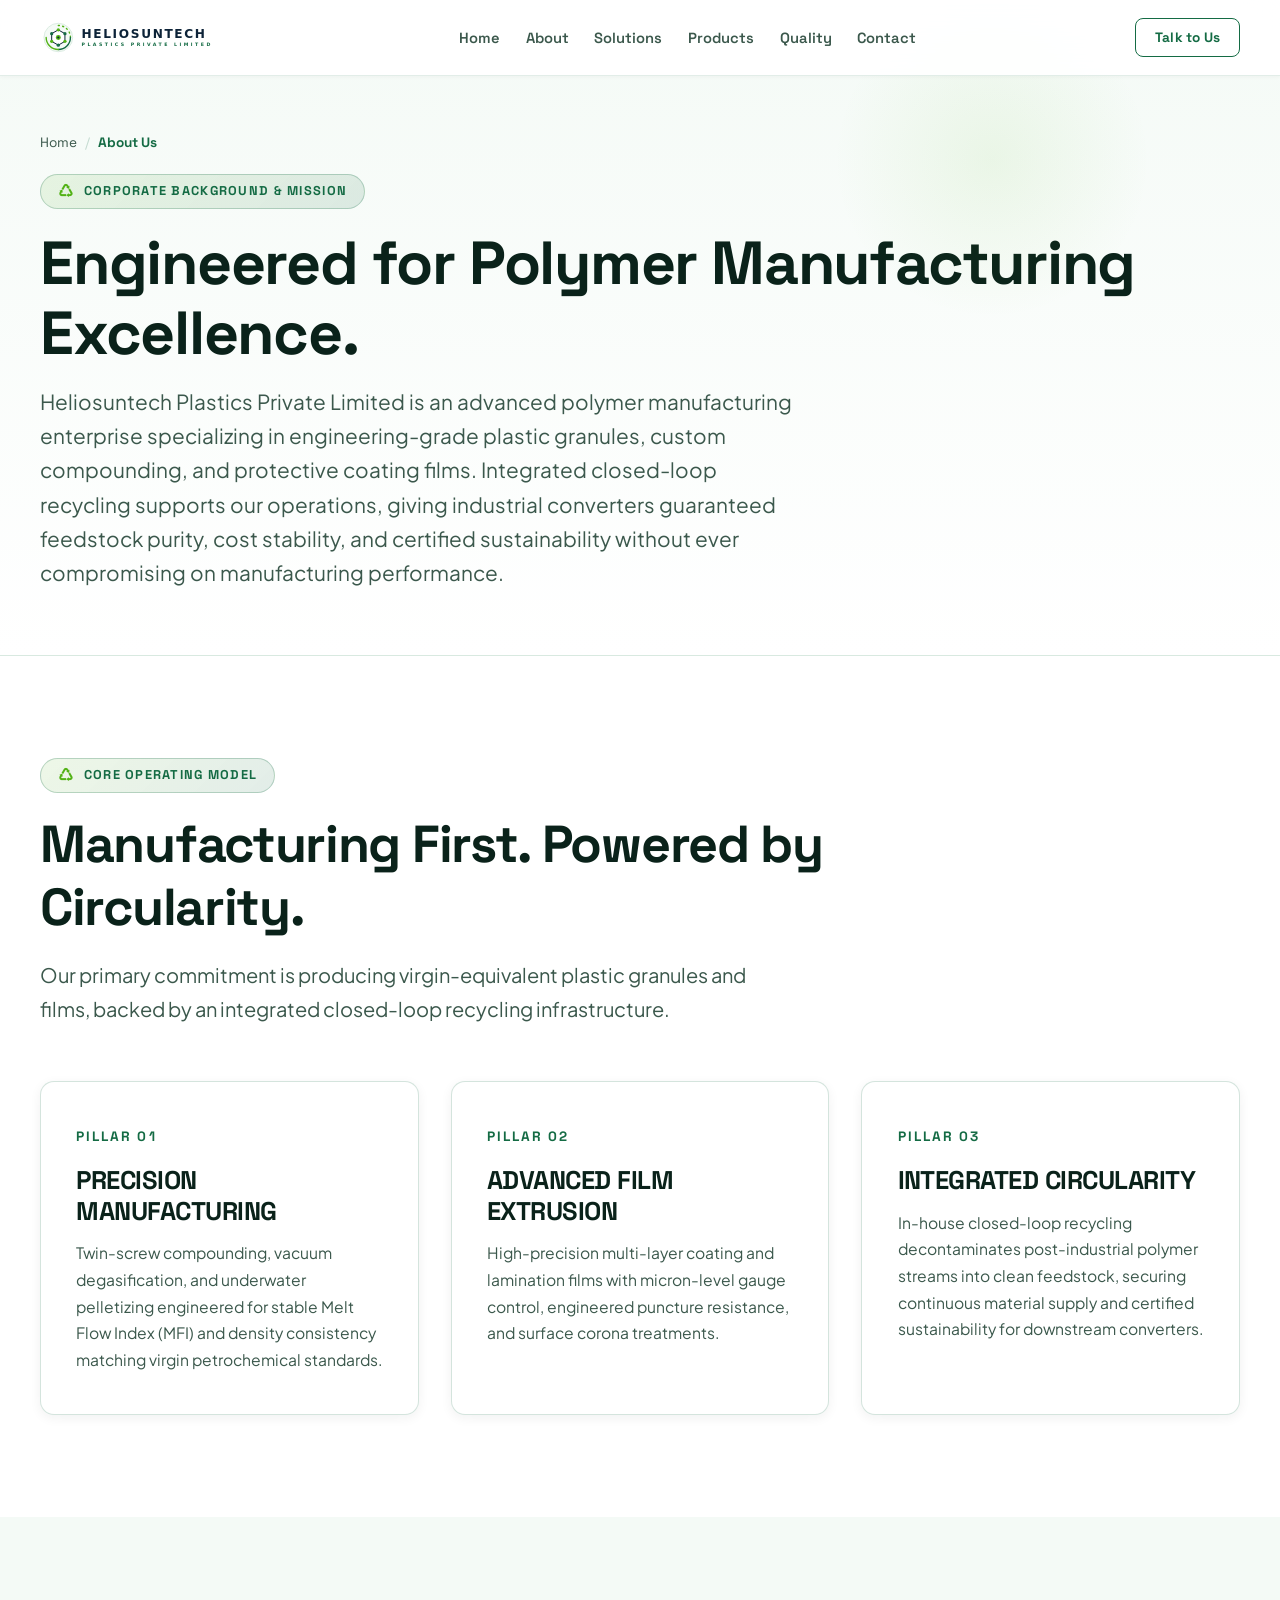
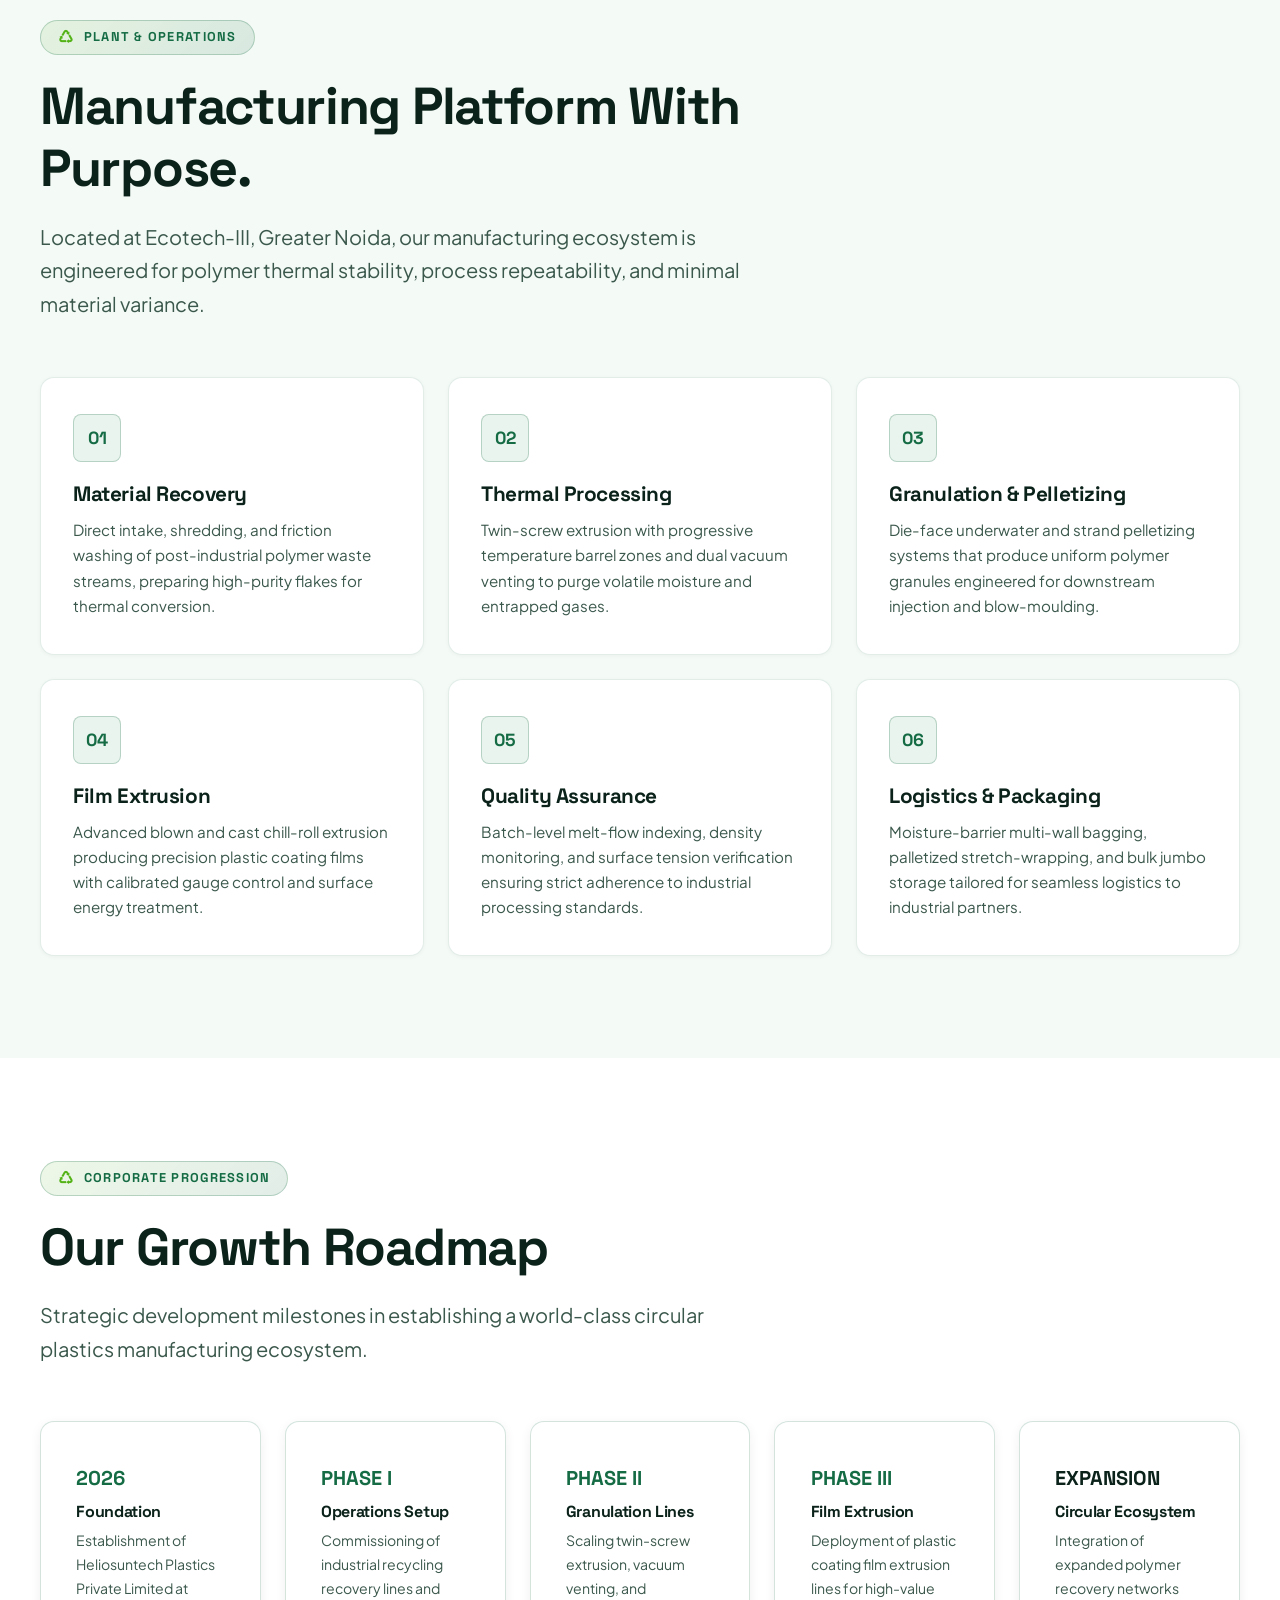
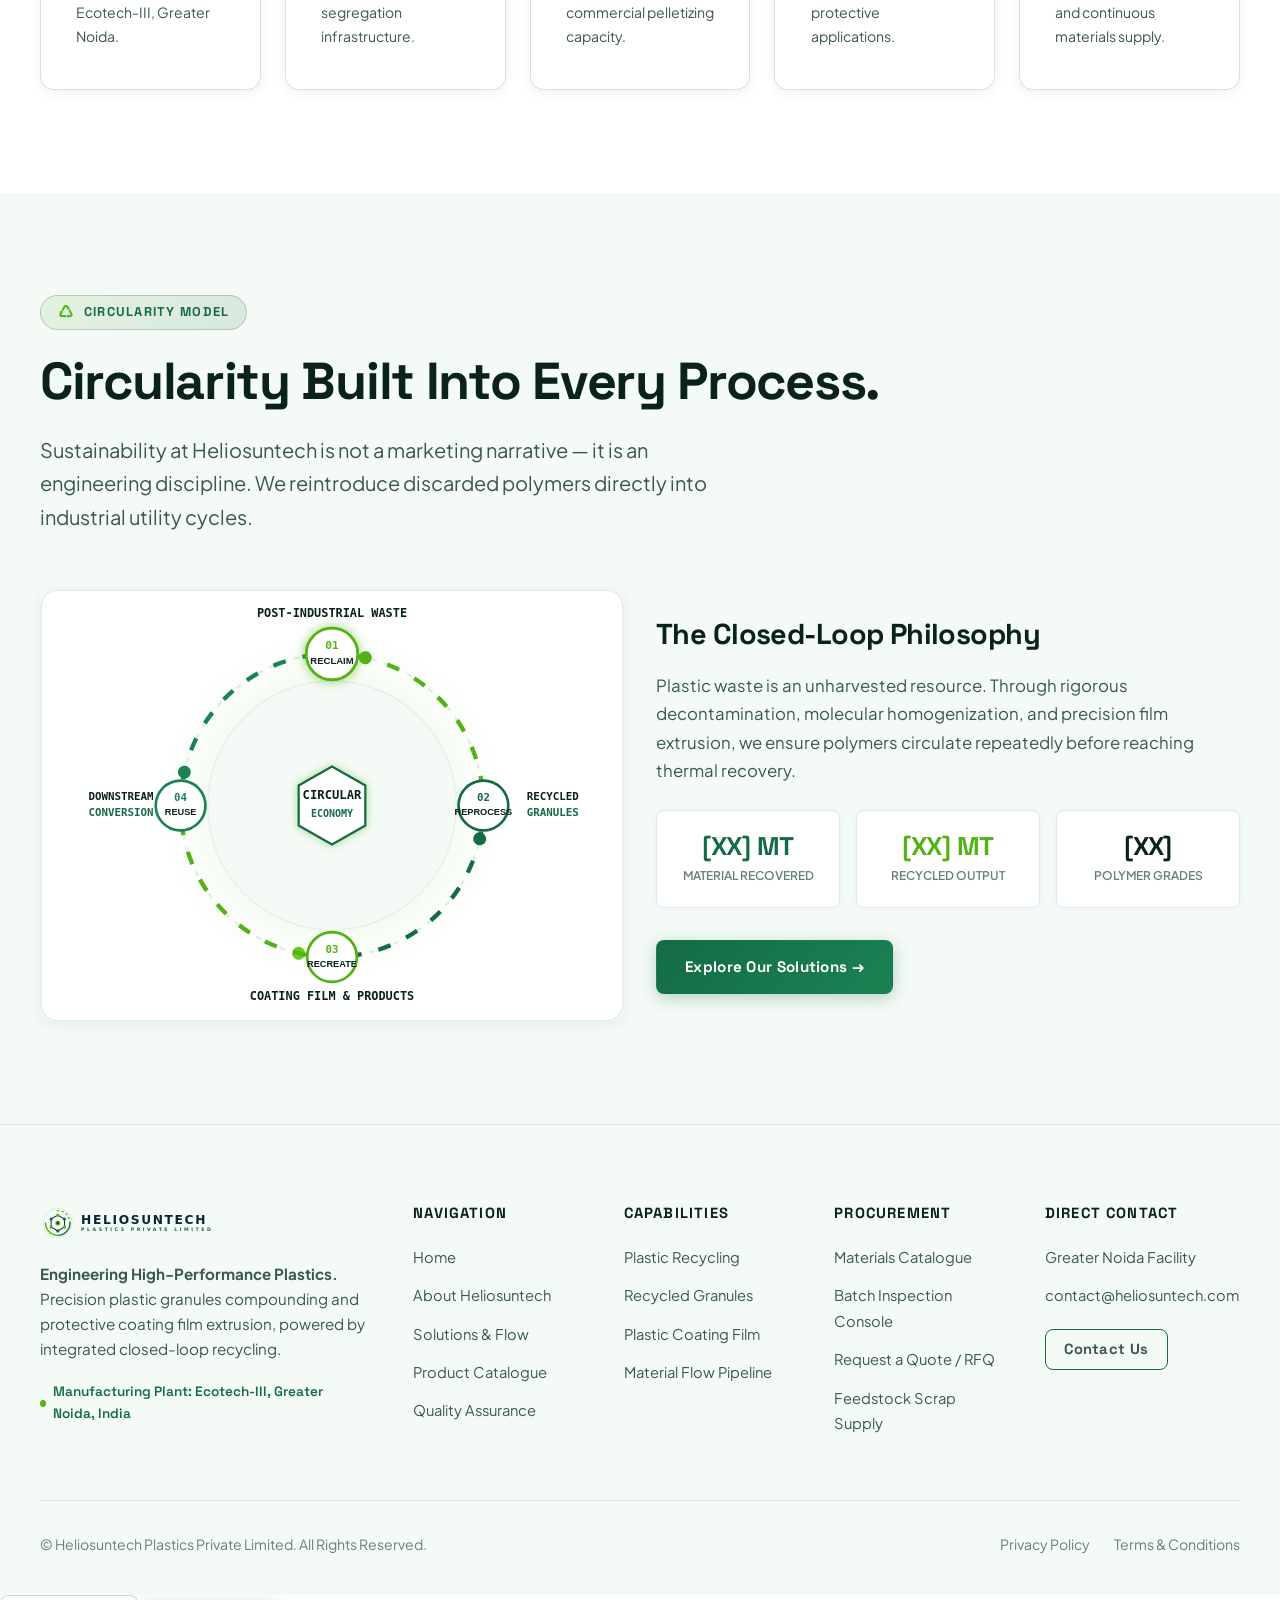
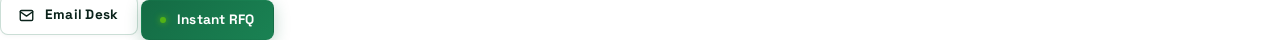
==== commit a811cdc3: "Update project code" ====
--- a/about.html
+++ b/about.html
@@ -86,9 +86,9 @@
         </div>
 
         <div class="section-tag">Corporate Background &amp; Mission</div>
-        <h1 class="subpage-hero-title">Built Around the Future of Sustainable Materials.</h1>
+        <h1 class="subpage-hero-title">Engineered for Polymer Manufacturing Excellence.</h1>
         <p class="subpage-hero-subtitle">
-          Heliosuntech Plastics Private Limited is establishing an integrated industrial circular platform — recovering valuable hydrocarbons from plastic waste streams, manufacturing calibrated granules, and producing precision industrial coating films.
+          Heliosuntech Plastics Private Limited is an advanced polymer manufacturing enterprise specializing in engineering-grade plastic granules, custom compounding, and protective coating films. Integrated closed-loop recycling supports our operations, giving industrial converters guaranteed feedstock purity, cost stability, and certified sustainability without ever compromising on manufacturing performance.
         </p>
       </div>
     </section>
@@ -99,33 +99,33 @@
     <section class="section" id="philosophy">
       <div class="container">
         <div class="section-tag">Core Operating Model</div>
-        <h2 class="section-title">An Integrated Three-Tier Approach.</h2>
+        <h2 class="section-title">Manufacturing First. Powered by Circularity.</h2>
         <p class="section-subtitle">
-          We bridge the gap between post-industrial waste recovery and high-precision downstream polymer manufacturing.
+          Our primary commitment is producing virgin-equivalent plastic granules and films, backed by an integrated closed-loop recycling infrastructure.
         </p>
 
         <div class="pillars-grid stagger-container reveal-on-scroll">
           <div class="pillar-card interactive-tilt">
             <div class="pillar-num">PILLAR 01</div>
-            <h3 class="pillar-title">RECLAIM</h3>
+            <h3 class="pillar-title">PRECISION MANUFACTURING</h3>
             <p class="pillar-desc">
-              Plastic waste streams are systematically collected, decontaminated, and optically segregated by polymer classification, preserving the core hydrocarbon value of industrial plastics.
+              Twin-screw compounding, vacuum degasification, and underwater pelletizing engineered for stable Melt Flow Index (MFI) and density consistency matching virgin petrochemical standards.
             </p>
           </div>
 
           <div class="pillar-card interactive-tilt">
             <div class="pillar-num">PILLAR 02</div>
-            <h3 class="pillar-title">REPROCESS</h3>
+            <h3 class="pillar-title">ADVANCED FILM EXTRUSION</h3>
             <p class="pillar-desc">
-              Recovered polymers are converted into consistent, usable plastic granules through twin-screw melt-filtration, vacuum degassing, and calibrated strand/underwater pelletization.
+              High-precision multi-layer coating and lamination films with micron-level gauge control, engineered puncture resistance, and surface corona treatments.
             </p>
           </div>
 
           <div class="pillar-card interactive-tilt">
             <div class="pillar-num">PILLAR 03</div>
-            <h3 class="pillar-title">RECREATE</h3>
+            <h3 class="pillar-title">INTEGRATED CIRCULARITY</h3>
             <p class="pillar-desc">
-              Refined materials move directly into downstream industrial applications, including high-precision plastic coating film and engineered plastic components.
+              In-house closed-loop recycling decontaminates post-industrial polymer streams into clean feedstock, securing continuous material supply and certified sustainability for downstream converters.
             </p>
           </div>
         </div>
@@ -287,8 +287,8 @@
         <div class="footer-brand">
           <img src="assets/logo.svg" alt="Heliosuntech Logo" width="200" height="38">
           <p>
-            <strong>Engineering the Next Generation of Plastics.</strong><br>
-            Transforming polymer waste into reliable industrial materials, engineered granules, and advanced coating films.
+            <strong>Engineering High-Performance Plastics.</strong><br>
+            Precision plastic granules compounding and protective coating film extrusion, powered by integrated closed-loop recycling.
           </p>
           <div style="margin-top: 1.25rem;">
             <span style="display: inline-flex; align-items: center; gap: 0.45rem; font-size: 0.85rem; color: var(--accent-emerald); font-family: var(--font-display); font-weight: 600;">
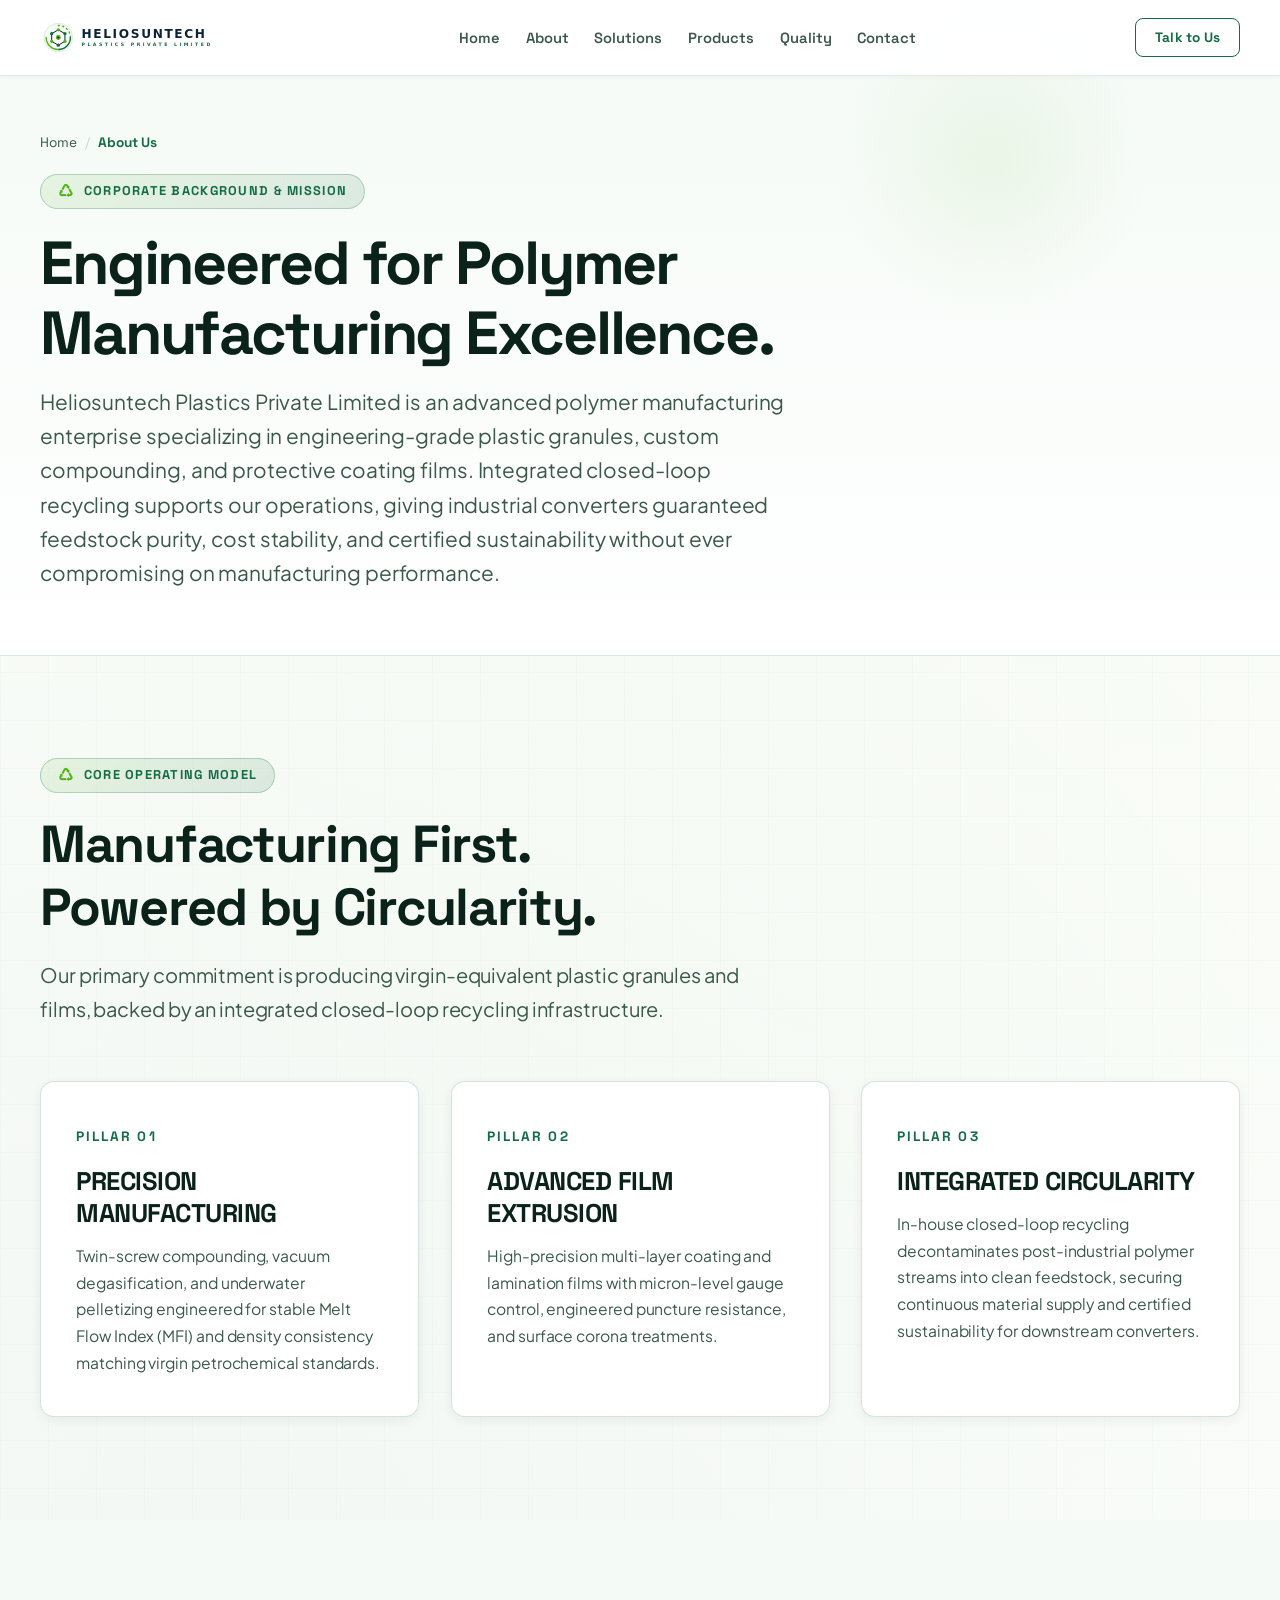
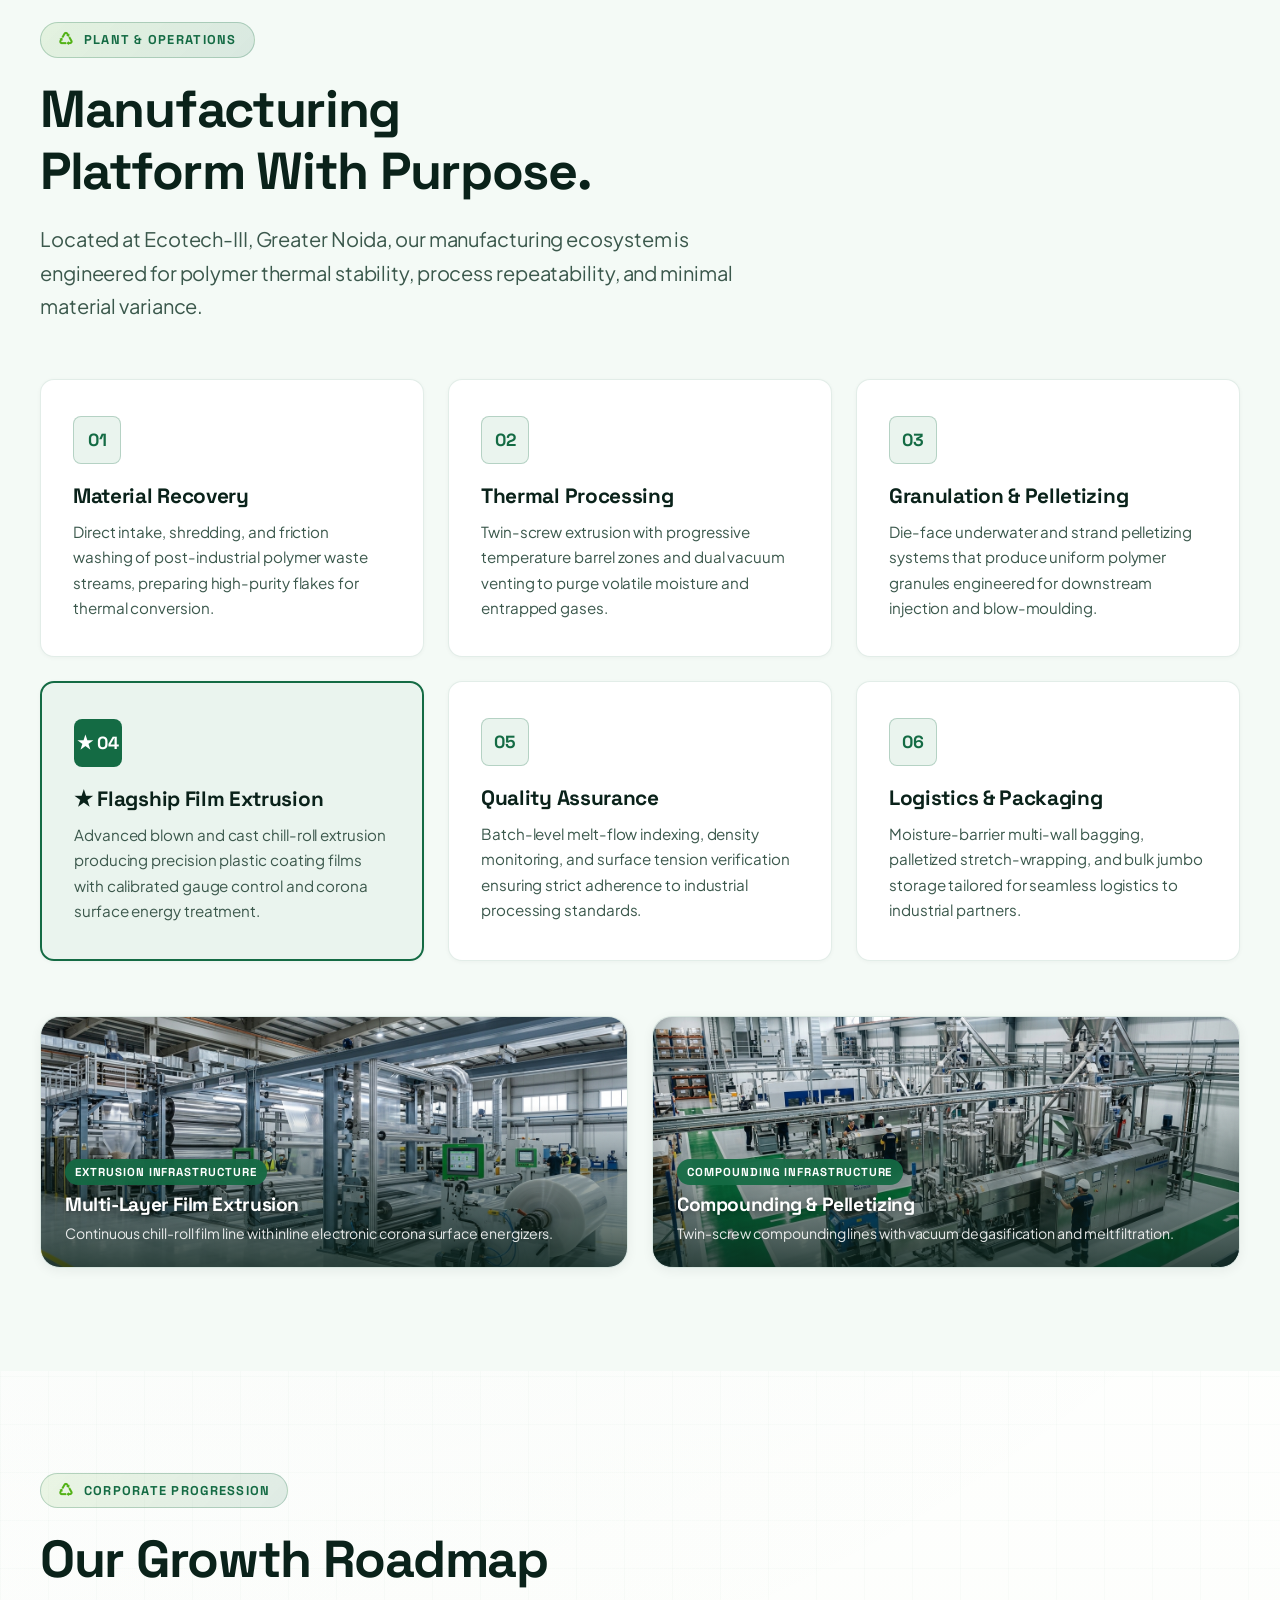
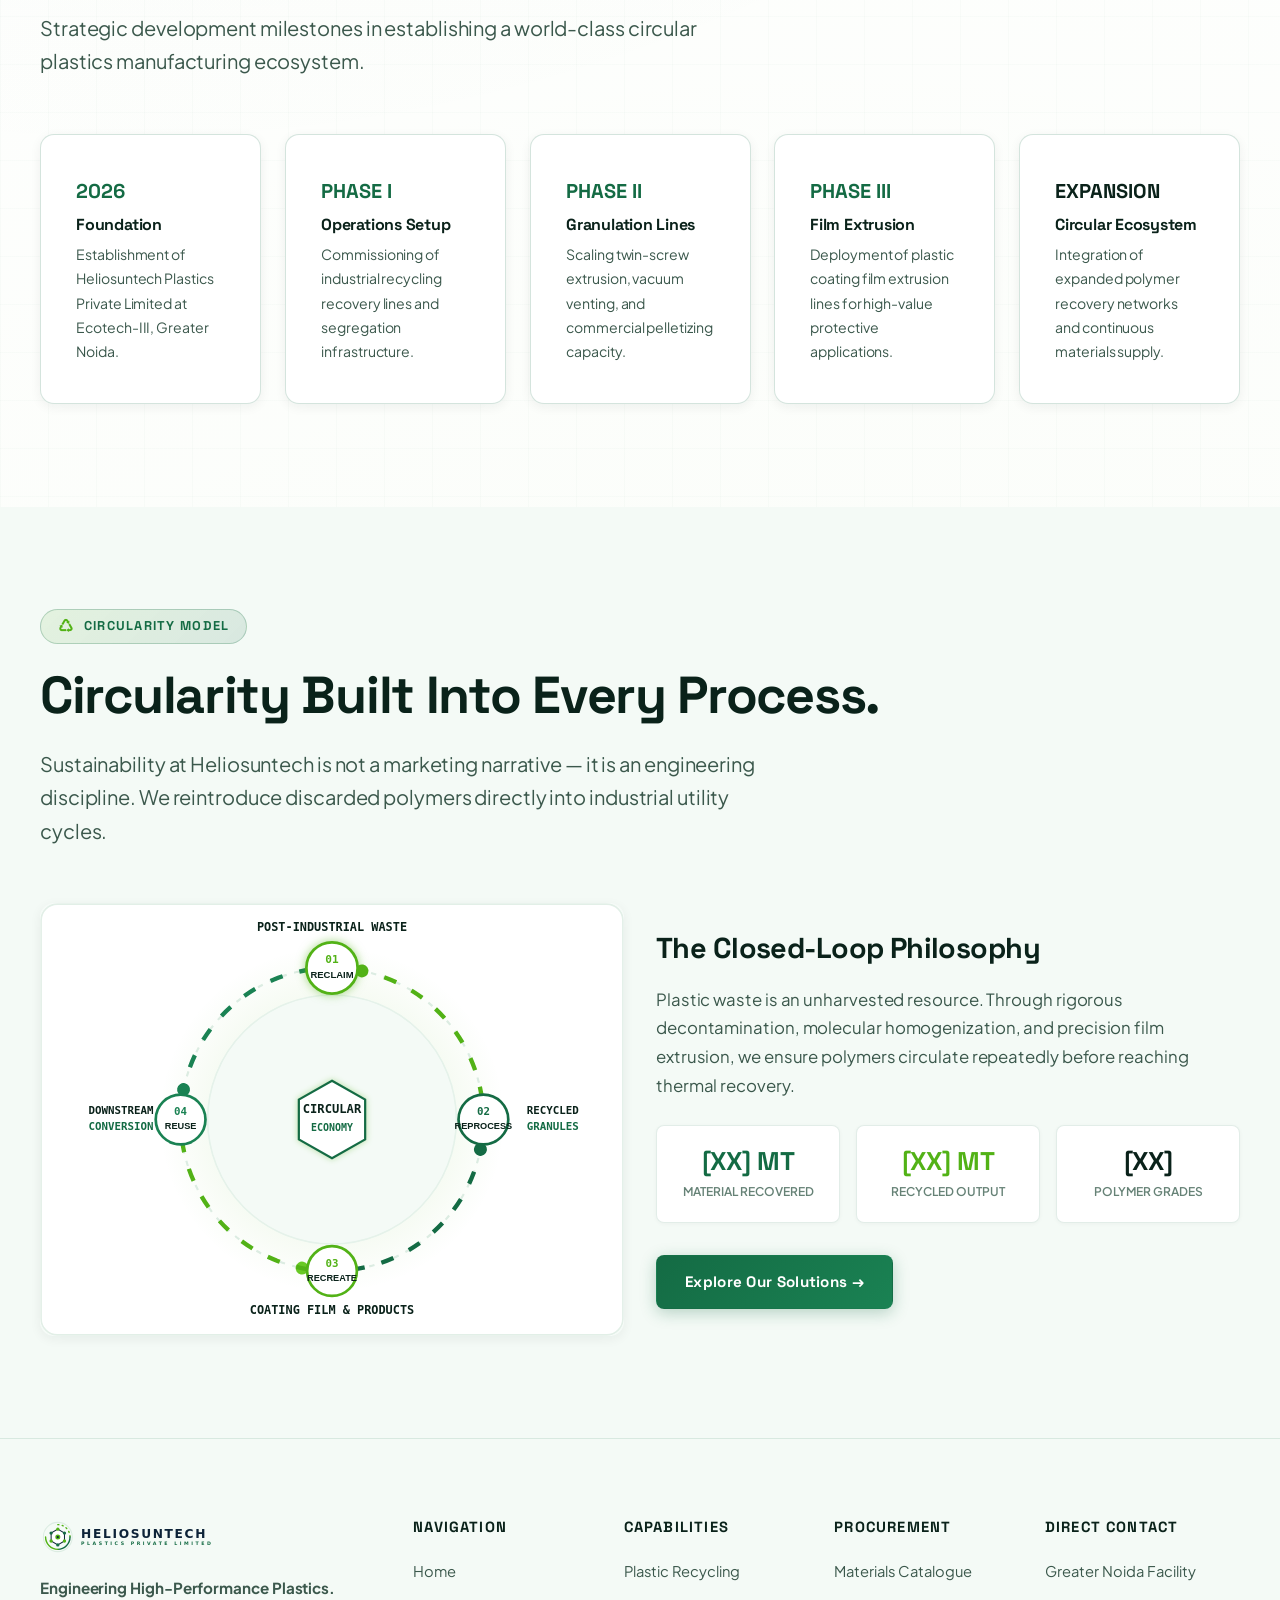
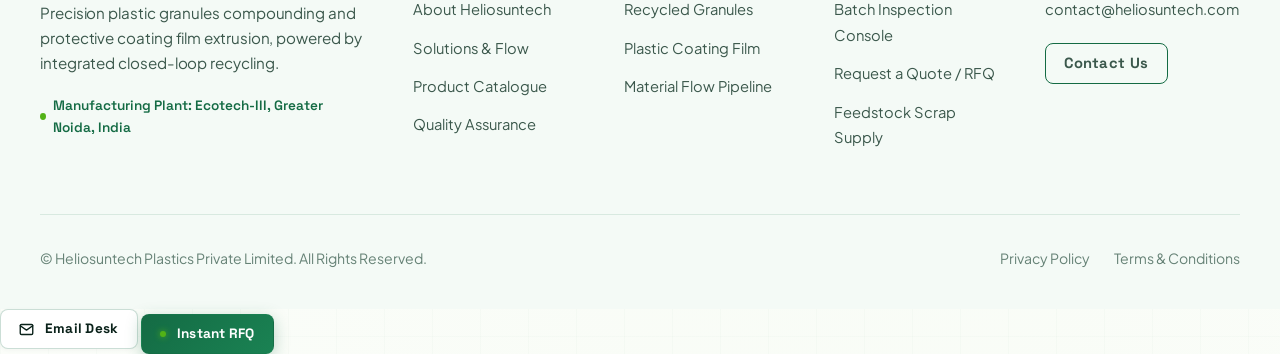
==== commit f40a1046: "Update project code" ====
--- a/about.html
+++ b/about.html
@@ -8,11 +8,16 @@
   <meta name="description" content="Learn about Heliosuntech Plastics Private Limited — our corporate philosophy, manufacturing infrastructure, and closed-loop circular plastics mission in Greater Noida.">
   <meta name="robots" content="index, follow">
 
+  <!-- Google Fonts -->
+  <link rel="preconnect" href="https://fonts.googleapis.com">
+  <link rel="preconnect" href="https://fonts.gstatic.com" crossorigin>
+  <link rel="stylesheet" href="https://fonts.googleapis.com/css2?family=Plus+Jakarta+Sans:wght@300;400;500;600;700;800&family=Space+Grotesk:wght@400;500;600;700;800&display=swap">
+
   <!-- Stylesheets -->
   <link rel="stylesheet" href="css/main.css?v=3.0">
   <link rel="stylesheet" href="css/components.css?v=3.0">
   <link rel="stylesheet" href="css/animations.css?v=3.0">
-  <link rel="icon" type="image/svg+xml" href="assets/logo.svg">
+  <link rel="icon" type="image/svg+xml" href="assets/logo-icon.svg">
 </head>
 <body>
 
@@ -162,10 +167,10 @@
             <p>Die-face underwater and strand pelletizing systems that produce uniform polymer granules engineered for downstream injection and blow-moulding.</p>
           </div>
 
-          <div class="mfg-item interactive-tilt">
-            <div class="mfg-item-icon">04</div>
-            <h4>Film Extrusion</h4>
-            <p>Advanced blown and cast chill-roll extrusion producing precision plastic coating films with calibrated gauge control and surface energy treatment.</p>
+          <div class="mfg-item interactive-tilt" style="border: 2px solid var(--accent-emerald); background: rgba(20, 107, 68, 0.04);">
+            <div class="mfg-item-icon" style="background: var(--accent-emerald); color: #fff;">★ 04</div>
+            <h4>★ Flagship Film Extrusion</h4>
+            <p>Advanced blown and cast chill-roll extrusion producing precision plastic coating films with calibrated gauge control and corona surface energy treatment.</p>
           </div>
 
           <div class="mfg-item interactive-tilt">
@@ -178,6 +183,31 @@
             <div class="mfg-item-icon">06</div>
             <h4>Logistics &amp; Packaging</h4>
             <p>Moisture-barrier multi-wall bagging, palletized stretch-wrapping, and bulk jumbo storage tailored for seamless logistics to industrial partners.</p>
+          </div>
+        </div>
+
+        <!-- Manufacturing Infrastructure Visual Highlight -->
+        <div style="margin-top: 3.5rem; display: grid; grid-template-columns: 1fr 1fr; gap: 1.5rem;" class="reveal-on-scroll">
+          <div class="plant-gallery-card">
+            <div class="plant-gallery-img-wrap" style="height: 250px;">
+              <img src="assets/images/film-line.jpg" alt="Plastic Coating Film Extrusion Machine Line" class="plant-gallery-img" loading="lazy">
+              <div class="plant-gallery-overlay">
+                <span class="plant-gallery-badge">Extrusion Infrastructure</span>
+                <h3 class="plant-gallery-title" style="font-size: 1.2rem;">Multi-Layer Film Extrusion</h3>
+                <p class="plant-gallery-meta">Continuous chill-roll film line with inline electronic corona surface energizers.</p>
+              </div>
+            </div>
+          </div>
+
+          <div class="plant-gallery-card">
+            <div class="plant-gallery-img-wrap" style="height: 250px;">
+              <img src="assets/images/plant-floor.jpg" alt="Polymer Compounding Plant Floor" class="plant-gallery-img" loading="lazy">
+              <div class="plant-gallery-overlay">
+                <span class="plant-gallery-badge">Compounding Infrastructure</span>
+                <h3 class="plant-gallery-title" style="font-size: 1.2rem;">Compounding &amp; Pelletizing</h3>
+                <p class="plant-gallery-meta">Twin-screw compounding lines with vacuum degasification and melt filtration.</p>
+              </div>
+            </div>
           </div>
         </div>
       </div>
--- a/css/main.css
+++ b/css/main.css
@@ -125,25 +125,77 @@
   z-index: -1;
 }
 
-/* Typography Standards */
+/* Typography Standards & Clean Optical Indentation */
 h1, h2, h3, h4, h5, h6 {
   font-family: var(--font-display);
   color: var(--text-primary);
   line-height: 1.2;
   font-weight: 700;
+  letter-spacing: -0.025em;
+  text-wrap: balance;
+}
+
+h1 {
+  letter-spacing: -0.035em;
+  font-weight: 800;
+  line-height: 1.14;
+}
+
+h2 {
+  letter-spacing: -0.028em;
+  font-weight: 800;
+  line-height: 1.2;
+}
+
+h3 {
   letter-spacing: -0.02em;
+  font-weight: 700;
+  line-height: 1.25;
+}
+
+h4, h5, h6 {
+  letter-spacing: -0.015em;
+  font-weight: 700;
 }
 
 p {
   color: var(--text-secondary);
+  font-family: var(--font-body);
   font-size: 1.05rem;
-  line-height: 1.7;
+  line-height: 1.72;
+  letter-spacing: -0.005em;
+}
+
+ul:not([class]), ol:not([class]) {
+  padding-left: 1.5rem;
+  margin-top: 0.75rem;
+  margin-bottom: 1.25rem;
+  color: var(--text-secondary);
+  font-family: var(--font-body);
+}
+
+ul:not([class]) li, ol:not([class]) li {
+  margin-bottom: 0.5rem;
+  line-height: 1.68;
+}
+
+/* Header dynamic scroll effect */
+.site-header {
+  transition: background-color 0.3s ease, backdrop-filter 0.3s ease, box-shadow 0.3s ease, border-color 0.3s ease;
+}
+
+.site-header.header-scrolled {
+  background-color: rgba(255, 255, 255, 0.94) !important;
+  backdrop-filter: blur(14px);
+  -webkit-backdrop-filter: blur(14px);
+  box-shadow: 0 4px 20px rgba(10, 34, 26, 0.08) !important;
+  border-bottom: 1px solid rgba(20, 107, 68, 0.16) !important;
 }
 
 a {
   color: inherit;
   text-decoration: none;
-  transition: color var(--duration-fast) ease;
+  transition: color var(--duration-fast) ease, opacity var(--duration-fast) ease;
 }
 
 img, svg {
@@ -156,6 +208,7 @@
   font-family: inherit;
   font-size: inherit;
 }
+
 
 /* Accessible utility */
 .sr-only {
--- a/css/components.css
+++ b/css/components.css
@@ -936,15 +936,73 @@
   flex-direction: column;
   position: relative;
   box-shadow: var(--shadow-sm);
-  transition: border-color var(--duration-fast) ease, box-shadow var(--duration-fast) ease;
-  transform: none !important;
+  transition: transform 0.28s cubic-bezier(0.16, 1, 0.3, 1), border-color var(--duration-fast) ease, box-shadow 0.28s ease;
 }
 
 .vertical-card:hover {
   border-color: rgba(20, 107, 68, 0.38);
-  box-shadow: 0 8px 24px rgba(10, 34, 26, 0.08);
-  transform: none !important;
-}
+  box-shadow: 0 12px 30px rgba(10, 34, 26, 0.08);
+  transform: translateY(-4px);
+}
+
+.vertical-list {
+  list-style: none;
+  display: flex;
+  flex-direction: column;
+  gap: 0.65rem;
+  margin: 1.15rem 0 1.5rem;
+  padding: 0;
+}
+
+.vertical-list li {
+  position: relative;
+  padding-left: 1.5rem;
+  font-size: 0.92rem;
+  color: var(--text-secondary);
+  line-height: 1.55;
+  font-family: var(--font-body);
+}
+
+.vertical-list li::before {
+  content: '✓';
+  position: absolute;
+  left: 0;
+  top: 1px;
+  font-size: 0.8rem;
+  font-weight: 800;
+  color: var(--accent-emerald);
+}
+
+.vertical-card.featured-flagship {
+  border: 2px solid var(--accent-emerald);
+  box-shadow: 0 10px 32px rgba(20, 107, 68, 0.12);
+  position: relative;
+}
+
+.vertical-card.featured-flagship::before {
+  content: "★ PRIMARY FOCUS";
+  position: absolute;
+  top: 16px;
+  right: 18px;
+  font-family: var(--font-display);
+  font-size: 0.68rem;
+  font-weight: 800;
+  letter-spacing: 0.12em;
+  color: #FFFFFF;
+  background: linear-gradient(135deg, var(--accent-emerald) 0%, var(--accent-lime) 100%);
+  padding: 0.28rem 0.75rem;
+  border-radius: 999px;
+  box-shadow: 0 2px 10px rgba(20, 107, 68, 0.28);
+  z-index: 2;
+}
+
+.vertical-card.featured-flagship .vertical-badge {
+  background: rgba(20, 107, 68, 0.12);
+  border-color: var(--accent-emerald);
+  color: var(--accent-emerald);
+  font-weight: 800;
+}
+
 
 .vertical-card-header {
   padding: 2.25rem 2.25rem 1.5rem;
@@ -989,6 +1047,56 @@
   line-height: 1.65;
 }
 
+.vertical-diagram-wrapper,
+.vertical-photo-container {
+  position: relative;
+  width: 100%;
+  height: 220px;
+  overflow: hidden;
+  background: #EAF4EE;
+}
+
+.vertical-photo {
+  width: 100%;
+  height: 100%;
+  object-fit: cover;
+  display: block;
+  transition: transform 0.6s cubic-bezier(0.16, 1, 0.3, 1);
+}
+
+.vertical-card:hover .vertical-photo {
+  transform: scale(1.06);
+}
+
+.vertical-photo-tag {
+  position: absolute;
+  bottom: 12px;
+  left: 14px;
+  background: rgba(255, 255, 255, 0.94);
+  backdrop-filter: blur(8px);
+  -webkit-backdrop-filter: blur(8px);
+  padding: 0.28rem 0.7rem;
+  border-radius: var(--radius-full);
+  font-family: var(--font-display);
+  font-size: 0.72rem;
+  font-weight: 700;
+  color: var(--accent-emerald);
+  border: 1px solid rgba(20, 107, 68, 0.2);
+  box-shadow: 0 2px 10px rgba(0, 0, 0, 0.08);
+  display: flex;
+  align-items: center;
+  gap: 0.35rem;
+  z-index: 2;
+}
+
+.vertical-photo-tag::before {
+  content: '';
+  width: 6px;
+  height: 6px;
+  border-radius: 50%;
+  background: var(--accent-lime);
+}
+
 .vertical-visual {
   background: #F4FAF6;
   padding: 1.5rem;
@@ -1001,15 +1109,146 @@
   overflow: hidden;
 }
 
-.vertical-visual img {
+.vertical-visual.has-photo {
+  padding: 0;
+  min-height: 220px;
+  height: 220px;
+}
+
+.vertical-visual.has-photo img {
+  max-height: 220px;
+  width: 100%;
+  height: 220px;
+  object-fit: cover;
+  border-radius: 0;
+  transition: transform 0.6s cubic-bezier(0.16, 1, 0.3, 1);
+}
+
+.vertical-card:hover .vertical-visual.has-photo img {
+  transform: scale(1.06);
+}
+
+.vertical-visual:not(.has-photo) img {
   max-height: 200px;
   width: auto;
   border-radius: var(--radius-sm);
-  transform: none !important;
-}
-
-.vertical-card:hover .vertical-visual img {
-  transform: none !important;
+}
+
+/* Photorealistic Plant & Product Gallery Grid */
+.plant-gallery-grid {
+  display: grid;
+  grid-template-columns: repeat(12, 1fr);
+  gap: 1.5rem;
+  margin-top: 2.5rem;
+}
+
+.plant-gallery-card {
+  position: relative;
+  border-radius: var(--radius-lg);
+  overflow: hidden;
+  background: #FFFFFF;
+  border: 1.5px solid rgba(20, 107, 68, 0.16);
+  box-shadow: var(--shadow-sm);
+  transition: transform 0.3s cubic-bezier(0.16, 1, 0.3, 1), box-shadow 0.3s ease, border-color 0.2s ease;
+}
+
+.plant-gallery-card:hover {
+  transform: translateY(-5px);
+  box-shadow: 0 16px 36px rgba(10, 34, 26, 0.12);
+  border-color: rgba(20, 107, 68, 0.36);
+}
+
+.plant-gallery-card.featured-wide {
+  grid-column: span 7;
+}
+
+.plant-gallery-card.featured-medium {
+  grid-column: span 5;
+}
+
+.plant-gallery-card.span-4 {
+  grid-column: span 4;
+}
+
+.plant-gallery-img-wrap {
+  position: relative;
+  width: 100%;
+  height: 280px;
+  overflow: hidden;
+}
+
+.plant-gallery-card.featured-wide .plant-gallery-img-wrap {
+  height: 340px;
+}
+
+.plant-gallery-img {
+  width: 100%;
+  height: 100%;
+  object-fit: cover;
+  display: block;
+  transition: transform 0.7s cubic-bezier(0.16, 1, 0.3, 1);
+}
+
+.plant-gallery-card:hover .plant-gallery-img {
+  transform: scale(1.05);
+}
+
+.plant-gallery-overlay {
+  position: absolute;
+  inset: 0;
+  background: linear-gradient(180deg, transparent 35%, rgba(10, 34, 26, 0.8) 100%);
+  display: flex;
+  flex-direction: column;
+  justify-content: flex-end;
+  padding: 1.5rem;
+  color: #FFFFFF;
+  pointer-events: none;
+}
+
+.plant-gallery-badge {
+  display: inline-flex;
+  align-items: center;
+  gap: 0.4rem;
+  background: rgba(20, 107, 68, 0.92);
+  backdrop-filter: blur(6px);
+  -webkit-backdrop-filter: blur(6px);
+  padding: 0.25rem 0.65rem;
+  border-radius: var(--radius-full);
+  font-family: var(--font-display);
+  font-size: 0.72rem;
+  font-weight: 700;
+  color: #FFFFFF;
+  letter-spacing: 0.08em;
+  text-transform: uppercase;
+  margin-bottom: 0.5rem;
+  width: fit-content;
+}
+
+.plant-gallery-title {
+  font-family: var(--font-display);
+  font-size: 1.25rem;
+  font-weight: 700;
+  color: #FFFFFF;
+  margin-bottom: 0.35rem;
+  text-shadow: 0 2px 6px rgba(0,0,0,0.4);
+}
+
+.plant-gallery-meta {
+  font-size: 0.88rem;
+  color: rgba(255, 255, 255, 0.88);
+  line-height: 1.45;
+}
+
+@media (max-width: 992px) {
+  .plant-gallery-card.featured-wide,
+  .plant-gallery-card.featured-medium,
+  .plant-gallery-card.span-4 {
+    grid-column: span 12;
+  }
+  .plant-gallery-img-wrap,
+  .plant-gallery-card.featured-wide .plant-gallery-img-wrap {
+    height: 240px;
+  }
 }
 
 .vertical-specs {
@@ -1101,6 +1340,16 @@
   border-color: var(--accent-emerald);
   box-shadow: 0 4px 18px rgba(20, 107, 68, 0.15);
 }
+
+.flow-step-btn.flagship-step-btn {
+  border-color: rgba(20, 107, 68, 0.35);
+  background: #FCFDFC;
+}
+
+.flow-step-btn.flagship-step-btn:hover {
+  border-color: var(--accent-emerald);
+}
+
 
 .flow-step-num {
   font-family: var(--font-display);
@@ -1967,8 +2216,8 @@
   .footer-grid {
     grid-template-columns: repeat(2, 1fr);
   }
-  .flow-display-card, .contact-grid, .app-section-grid {
-    grid-template-columns: 1fr;
+  .flow-display-card, .contact-grid, .app-section-grid, .quality-lab-banner, .product-category-showcase {
+    grid-template-columns: 1fr !important;
   }
 }
 
@@ -3061,6 +3310,7 @@
   }
 }
 
+/* Card Elevation & Micro-Interactions */
 .interactive-tilt,
 .vertical-card,
 .pillar-card,
@@ -3070,12 +3320,13 @@
 .flow-preview-step,
 .metric-counter-card,
 .contact-channels-card,
-.custom-formulation-card {
-  transform: none !important;
-  perspective: none !important;
-}
-
-.interactive-tilt:hover,
+.custom-formulation-card,
+.film-arch-card,
+.app-box {
+  transition: transform 0.28s cubic-bezier(0.16, 1, 0.3, 1), box-shadow 0.28s ease, border-color 0.2s ease;
+  will-change: transform, box-shadow;
+}
+
 .vertical-card:hover,
 .pillar-card:hover,
 .mfg-item:hover,
@@ -3083,10 +3334,1001 @@
 .product-card:hover,
 .flow-preview-step:hover,
 .metric-counter-card:hover,
-.contact-channels-card:hover,
-.custom-formulation-card:hover {
-  transform: none !important;
-}
-
-
-
+.film-arch-card:hover,
+.app-box:hover {
+  transform: translateY(-4px);
+  box-shadow: 0 12px 30px rgba(10, 34, 26, 0.08);
+  border-color: rgba(20, 107, 68, 0.35);
+}
+
+
+/* =========================================================================
+   FLAGSHIP FILM SHOWCASE & TECHNICAL ARCHITECTURE STYLING
+   ========================================================================= */
+.film-flagship-section {
+  position: relative;
+  overflow: hidden;
+  background: linear-gradient(180deg, #F4FAF6 0%, #FFFFFF 60%, #F4FAF6 100%);
+  border-top: 1.5px solid rgba(20, 107, 68, 0.15);
+  border-bottom: 1.5px solid rgba(20, 107, 68, 0.15);
+}
+
+.film-hero-spotlight {
+  display: grid;
+  grid-template-columns: 1.2fr 0.8fr;
+  gap: 3rem;
+  align-items: center;
+  background: #FFFFFF;
+  border: 1.5px solid rgba(20, 107, 68, 0.2);
+  border-radius: var(--radius-lg);
+  padding: 3rem;
+  box-shadow: 0 12px 36px rgba(10, 34, 26, 0.06);
+  margin-bottom: 3.5rem;
+}
+
+.film-spotlight-visual {
+  background: linear-gradient(135deg, #EAF4EE 0%, #F4FAF6 100%);
+  border: 1px solid rgba(20, 107, 68, 0.15);
+  border-radius: var(--radius-md);
+  padding: 2rem;
+  display: flex;
+  align-items: center;
+  justify-content: center;
+  position: relative;
+}
+
+.film-spotlight-visual img {
+  max-height: 260px;
+  width: auto;
+  border-radius: var(--radius-sm);
+}
+
+.film-architecture-grid {
+  display: grid;
+  grid-template-columns: repeat(4, 1fr);
+  gap: 1.5rem;
+  margin-bottom: 3.5rem;
+}
+
+.film-arch-card {
+  background: #FFFFFF;
+  border: 1.5px solid rgba(20, 107, 68, 0.15);
+  border-radius: var(--radius-md);
+  padding: 1.75rem 1.5rem;
+  display: flex;
+  flex-direction: column;
+  box-shadow: var(--shadow-xs);
+  transition: border-color var(--duration-fast) ease, box-shadow var(--duration-fast) ease;
+}
+
+.film-arch-card:hover {
+  border-color: var(--accent-emerald);
+  box-shadow: 0 8px 24px rgba(20, 107, 68, 0.1);
+}
+
+.film-arch-icon-wrap {
+  width: 44px;
+  height: 44px;
+  border-radius: var(--radius-sm);
+  background: rgba(20, 107, 68, 0.1);
+  color: var(--accent-emerald);
+  display: flex;
+  align-items: center;
+  justify-content: center;
+  margin-bottom: 1.25rem;
+}
+
+.film-arch-badge {
+  font-family: var(--font-display);
+  font-size: 0.72rem;
+  font-weight: 700;
+  letter-spacing: 0.1em;
+  color: var(--accent-emerald);
+  text-transform: uppercase;
+  margin-bottom: 0.4rem;
+}
+
+.film-arch-title {
+  font-size: 1.2rem;
+  font-weight: 800;
+  color: var(--text-primary);
+  margin-bottom: 0.65rem;
+  line-height: 1.3;
+}
+
+.film-arch-desc {
+  font-size: 0.88rem;
+  color: var(--text-secondary);
+  line-height: 1.6;
+  margin-bottom: 1.25rem;
+  flex-grow: 1;
+}
+
+.film-arch-chips {
+  display: flex;
+  flex-wrap: wrap;
+  gap: 0.4rem;
+  margin-top: auto;
+  padding-top: 1rem;
+  border-top: 1px dashed rgba(20, 107, 68, 0.15);
+}
+
+.film-arch-chip {
+  font-size: 0.75rem;
+  font-family: var(--font-display);
+  font-weight: 600;
+  color: var(--text-primary);
+  background: #F4FAF6;
+  border: 1px solid rgba(20, 107, 68, 0.15);
+  padding: 0.2rem 0.55rem;
+  border-radius: var(--radius-xs);
+}
+
+/* Film Matrix Table */
+.film-matrix-wrapper {
+  background: #FFFFFF;
+  border: 1.5px solid rgba(20, 107, 68, 0.18);
+  border-radius: var(--radius-lg);
+  overflow-x: auto;
+  box-shadow: var(--shadow-sm);
+  margin-bottom: 3.5rem;
+}
+
+.film-matrix-table {
+  width: 100%;
+  border-collapse: collapse;
+  text-align: left;
+  min-width: 680px;
+}
+
+.film-matrix-table th {
+  background: #146B44;
+  color: #FFFFFF;
+  font-family: var(--font-display);
+  font-size: 0.82rem;
+  font-weight: 700;
+  letter-spacing: 0.08em;
+  text-transform: uppercase;
+  padding: 1.15rem 1.5rem;
+  border: none;
+}
+
+.film-matrix-table td {
+  padding: 1.1rem 1.5rem;
+  border-bottom: 1px solid rgba(20, 107, 68, 0.1);
+  font-size: 0.92rem;
+  color: var(--text-secondary);
+}
+
+.film-matrix-table tr:last-child td {
+  border-bottom: none;
+}
+
+.film-matrix-table tr:nth-child(even) td {
+  background: #FBFDFB;
+}
+
+.film-matrix-table tr:hover td {
+  background: #F4FAF6;
+}
+
+.film-matrix-table .prop-name {
+  font-weight: 700;
+  color: var(--text-primary);
+}
+
+.film-matrix-table .spec-badge {
+  font-family: var(--font-display);
+  font-weight: 700;
+  color: var(--accent-emerald);
+  background: rgba(20, 107, 68, 0.08);
+  padding: 0.25rem 0.6rem;
+  border-radius: var(--radius-xs);
+  display: inline-block;
+}
+
+/* Film Flagship CTA Banner */
+.film-cta-banner {
+  background: linear-gradient(135deg, #0A221A 0%, #146B44 100%);
+  color: #FFFFFF;
+  border-radius: var(--radius-lg);
+  padding: 3rem;
+  display: flex;
+  align-items: center;
+  justify-content: space-between;
+  gap: 2rem;
+  box-shadow: 0 12px 32px rgba(10, 34, 26, 0.15);
+}
+
+.film-cta-banner h3 {
+  font-size: 1.85rem;
+  font-weight: 800;
+  color: #FFFFFF;
+  margin-bottom: 0.6rem;
+}
+
+.film-cta-banner p {
+  color: rgba(255, 255, 255, 0.85);
+  font-size: 1rem;
+  max-width: 620px;
+}
+
+@media (max-width: 1024px) {
+  .film-hero-spotlight {
+    grid-template-columns: 1fr;
+    gap: 2rem;
+    padding: 2rem;
+  }
+  .film-architecture-grid {
+    grid-template-columns: repeat(2, 1fr);
+  }
+}
+
+@media (max-width: 640px) {
+  .film-architecture-grid {
+    grid-template-columns: 1fr;
+  }
+  .film-cta-banner {
+    flex-direction: column;
+    text-align: center;
+    padding: 2rem 1.5rem;
+  }
+  .film-cta-banner p {
+    margin-bottom: 1.5rem;
+  }
+  .film-hero-spotlight {
+    padding: 1.5rem 1.25rem;
+  }
+}
+
+/* =========================================================================
+   INTERACTIVE MULTI-LAYER FILM EXPLORER COMPONENT
+   ========================================================================= */
+.film-explorer-card {
+  background: #FFFFFF;
+  border: 1.5px solid rgba(20, 107, 68, 0.22);
+  border-radius: var(--radius-lg);
+  overflow: hidden;
+  box-shadow: 0 16px 40px rgba(10, 34, 26, 0.08);
+  margin-bottom: 4rem;
+}
+
+.explorer-controls-bar {
+  background: #F4FAF6;
+  border-bottom: 1.5px solid rgba(20, 107, 68, 0.15);
+  padding: 1.25rem 2rem;
+  display: flex;
+  align-items: center;
+  justify-content: space-between;
+  flex-wrap: wrap;
+  gap: 1.25rem;
+}
+
+.layer-nav-tabs {
+  display: flex;
+  gap: 0.5rem;
+  flex-wrap: wrap;
+}
+
+.layer-nav-tab {
+  font-family: var(--font-display);
+  font-size: 0.85rem;
+  font-weight: 700;
+  padding: 0.55rem 1.15rem;
+  border-radius: var(--radius-sm);
+  background: #FFFFFF;
+  border: 1.5px solid rgba(20, 107, 68, 0.2);
+  color: var(--text-primary);
+  cursor: pointer;
+  transition: all var(--duration-fast) ease;
+  display: inline-flex;
+  align-items: center;
+  gap: 0.5rem;
+}
+
+.layer-nav-tab:hover {
+  border-color: var(--accent-emerald);
+  background: #EAF4EE;
+}
+
+.layer-nav-tab.active {
+  background: #146B44;
+  color: #FFFFFF;
+  border-color: #146B44;
+  box-shadow: 0 4px 12px rgba(20, 107, 68, 0.25);
+}
+
+.layer-nav-tab .tab-layer-num {
+  font-size: 0.72rem;
+  padding: 0.15rem 0.4rem;
+  border-radius: var(--radius-xs);
+  background: rgba(20, 107, 68, 0.12);
+  color: var(--accent-emerald);
+}
+
+.layer-nav-tab.active .tab-layer-num {
+  background: rgba(255, 255, 255, 0.25);
+  color: #FFFFFF;
+}
+
+.explorer-actions-group {
+  display: flex;
+  align-items: center;
+  gap: 1rem;
+  flex-wrap: wrap;
+}
+
+.explode-toggle-btn {
+  font-family: var(--font-display);
+  font-size: 0.82rem;
+  font-weight: 700;
+  padding: 0.5rem 0.9rem;
+  border-radius: var(--radius-sm);
+  background: #FFFFFF;
+  border: 1.5px solid var(--accent-emerald);
+  color: var(--accent-emerald);
+  cursor: pointer;
+  display: inline-flex;
+  align-items: center;
+  gap: 0.45rem;
+  transition: all var(--duration-fast) ease;
+}
+
+.explode-toggle-btn:hover,
+.explode-toggle-btn.active {
+  background: rgba(20, 107, 68, 0.12);
+  color: #0A221A;
+}
+
+.gauge-selector-box {
+  display: flex;
+  align-items: center;
+  gap: 0.45rem;
+  background: #FFFFFF;
+  padding: 0.3rem 0.5rem;
+  border-radius: var(--radius-sm);
+  border: 1px solid rgba(20, 107, 68, 0.2);
+}
+
+.gauge-selector-label {
+  font-size: 0.75rem;
+  font-family: var(--font-display);
+  font-weight: 700;
+  text-transform: uppercase;
+  color: var(--text-muted);
+  padding-left: 0.3rem;
+}
+
+.gauge-preset-btn {
+  font-family: var(--font-display);
+  font-size: 0.78rem;
+  font-weight: 700;
+  padding: 0.3rem 0.65rem;
+  border-radius: var(--radius-xs);
+  border: none;
+  background: transparent;
+  color: var(--text-secondary);
+  cursor: pointer;
+  transition: all var(--duration-fast) ease;
+}
+
+.gauge-preset-btn:hover {
+  background: #F4FAF6;
+  color: var(--accent-emerald);
+}
+
+.gauge-preset-btn.active {
+  background: var(--accent-emerald);
+  color: #FFFFFF;
+}
+
+/* Explorer Body Grid */
+.explorer-viewport-grid {
+  display: grid;
+  grid-template-columns: 1.15fr 0.85fr;
+  min-height: 520px;
+}
+
+.explorer-canvas-box {
+  background: radial-gradient(circle at 50% 50%, #F4FAF6 0%, #E6F3EC 100%);
+  padding: 2.5rem;
+  display: flex;
+  flex-direction: column;
+  align-items: center;
+  justify-content: center;
+  position: relative;
+  border-right: 1.5px solid rgba(20, 107, 68, 0.15);
+  overflow: hidden;
+}
+
+.explorer-canvas-hint {
+  position: absolute;
+  bottom: 1.25rem;
+  left: 50%;
+  transform: translateX(-50%);
+  font-size: 0.78rem;
+  color: var(--text-muted);
+  font-family: var(--font-display);
+  font-weight: 600;
+  display: flex;
+  align-items: center;
+  gap: 0.4rem;
+  background: rgba(255, 255, 255, 0.85);
+  padding: 0.3rem 0.85rem;
+  border-radius: 999px;
+  border: 1px solid rgba(20, 107, 68, 0.15);
+  box-shadow: 0 2px 8px rgba(10, 34, 26, 0.05);
+  pointer-events: none;
+}
+
+/* SVG Layer Animations in 3D Space */
+#filmLayerSvgWrapper {
+  width: 100%;
+  max-width: 480px;
+  height: auto;
+  overflow: visible;
+}
+
+#svgLayer1,
+#svgLayer2,
+#svgLayer3 {
+  transition: transform 0.45s cubic-bezier(0.16, 1, 0.3, 1), opacity 0.3s ease, filter 0.35s ease;
+  transform-box: fill-box;
+}
+
+/* Exploded state */
+.exploded-mode #svgLayer1 {
+  transform: translateY(-42px);
+}
+.exploded-mode #svgLayer2 {
+  transform: translateY(0px);
+}
+.exploded-mode #svgLayer3 {
+  transform: translateY(42px);
+}
+
+/* Compact state */
+.compact-mode #svgLayer1 {
+  transform: translateY(-8px);
+}
+.compact-mode #svgLayer2 {
+  transform: translateY(0px);
+}
+.compact-mode #svgLayer3 {
+  transform: translateY(8px);
+}
+
+/* Hover & Active States */
+#svgLayer1:hover,
+#svgLayer2:hover,
+#svgLayer3:hover {
+  filter: drop-shadow(0 0 10px rgba(82, 178, 22, 0.5));
+}
+
+.layer-active polygon,
+.layer-active path {
+  stroke-width: 2.5px;
+}
+
+/* Diagnostics Panel */
+.layer-diagnostics-panel {
+  padding: 2.5rem;
+  display: flex;
+  flex-direction: column;
+  background: #FFFFFF;
+}
+
+.layer-diag-header {
+  margin-bottom: 1.25rem;
+  border-bottom: 1px solid rgba(20, 107, 68, 0.12);
+  padding-bottom: 1.25rem;
+}
+
+.layer-badge-pill {
+  display: inline-flex;
+  align-items: center;
+  gap: 0.4rem;
+  font-family: var(--font-display);
+  font-size: 0.72rem;
+  font-weight: 800;
+  letter-spacing: 0.12em;
+  color: var(--accent-emerald);
+  background: rgba(20, 107, 68, 0.08);
+  padding: 0.25rem 0.65rem;
+  border-radius: var(--radius-xs);
+  margin-bottom: 0.5rem;
+}
+
+.layer-title-text {
+  font-size: 1.5rem;
+  font-weight: 800;
+  color: var(--text-primary);
+  line-height: 1.25;
+  margin-bottom: 0.35rem;
+}
+
+.layer-subtitle-text {
+  font-size: 0.9rem;
+  color: var(--accent-emerald);
+  font-weight: 600;
+  font-family: var(--font-display);
+}
+
+.layer-gauge-calc-strip {
+  display: flex;
+  align-items: center;
+  justify-content: space-between;
+  background: #F4FAF6;
+  border: 1px solid rgba(20, 107, 68, 0.18);
+  border-radius: var(--radius-sm);
+  padding: 0.75rem 1.15rem;
+  margin-bottom: 1.5rem;
+}
+
+.calc-gauge-label {
+  font-size: 0.8rem;
+  font-weight: 700;
+  color: var(--text-muted);
+  text-transform: uppercase;
+  font-family: var(--font-display);
+}
+
+.calc-gauge-result .calc-val {
+  font-size: 1.25rem;
+  font-weight: 800;
+  color: var(--accent-emerald);
+  font-family: var(--font-display);
+  margin-right: 0.35rem;
+}
+
+.calc-gauge-result .calc-ratio {
+  font-size: 0.82rem;
+  color: var(--text-secondary);
+}
+
+.layer-diag-desc {
+  font-size: 0.92rem;
+  color: var(--text-secondary);
+  line-height: 1.65;
+  margin-bottom: 1.5rem;
+}
+
+.layer-params-grid {
+  display: grid;
+  grid-template-columns: repeat(2, 1fr);
+  gap: 0.85rem;
+  margin-bottom: 1.5rem;
+}
+
+.layer-param-item {
+  background: #FFFFFF;
+  border: 1px solid rgba(20, 107, 68, 0.14);
+  border-radius: var(--radius-sm);
+  padding: 0.8rem;
+}
+
+.layer-param-item .param-lbl {
+  font-size: 0.72rem;
+  text-transform: uppercase;
+  letter-spacing: 0.05em;
+  color: var(--text-muted);
+  margin-bottom: 0.3rem;
+  font-weight: 600;
+}
+
+.layer-param-item .param-val {
+  font-size: 0.88rem;
+  font-weight: 700;
+  color: var(--text-primary);
+  font-family: var(--font-display);
+}
+
+.layer-benefits-section {
+  margin-bottom: 1.5rem;
+}
+
+.layer-benefits-section h5 {
+  font-size: 0.82rem;
+  text-transform: uppercase;
+  letter-spacing: 0.08em;
+  color: var(--text-primary);
+  margin-bottom: 0.75rem;
+}
+
+.astm-tags-container {
+  display: flex;
+  flex-wrap: wrap;
+  gap: 0.4rem;
+  margin-bottom: 1.75rem;
+}
+
+.astm-tag {
+  font-size: 0.74rem;
+  font-family: var(--font-display);
+  font-weight: 600;
+  color: var(--accent-emerald);
+  background: rgba(20, 107, 68, 0.07);
+  border: 1px solid rgba(20, 107, 68, 0.18);
+  padding: 0.25rem 0.55rem;
+  border-radius: var(--radius-xs);
+}
+
+.layer-actions-row {
+  display: flex;
+  gap: 0.75rem;
+  margin-top: auto;
+  flex-wrap: wrap;
+}
+
+@media (max-width: 960px) {
+  .explorer-viewport-grid {
+    grid-template-columns: 1fr;
+  }
+  .explorer-canvas-box {
+    border-right: none;
+    border-bottom: 1.5px solid rgba(20, 107, 68, 0.15);
+    padding: 2rem 1.5rem;
+  }
+  .layer-diagnostics-panel {
+    padding: 2rem 1.5rem;
+  }
+}
+
+/* ==========================================================================
+   INTERACTIVE SURFACE PROTECTION PEEL & SCRATCH VISUALIZER
+   ========================================================================== */
+.peel-visualizer-card {
+  background: #FFFFFF;
+  border: 1.5px solid rgba(20, 107, 68, 0.2);
+  border-radius: var(--radius-lg);
+  box-shadow: var(--shadow-md);
+  overflow: hidden;
+  margin-top: 3rem;
+  margin-bottom: 3.5rem;
+}
+
+.peel-toolbar {
+  padding: 1.25rem 1.75rem;
+  background: linear-gradient(180deg, #F4FAF6 0%, #FFFFFF 100%);
+  border-bottom: 1.5px solid rgba(20, 107, 68, 0.12);
+  display: flex;
+  justify-content: space-between;
+  align-items: center;
+  flex-wrap: wrap;
+  gap: 1rem;
+}
+
+.peel-substrate-group {
+  display: flex;
+  gap: 0.5rem;
+  flex-wrap: wrap;
+}
+
+.peel-substrate-btn {
+  padding: 0.45rem 0.95rem;
+  font-family: var(--font-display);
+  font-size: 0.82rem;
+  font-weight: 700;
+  color: var(--text-secondary);
+  background: #FFFFFF;
+  border: 1px solid var(--border-medium);
+  border-radius: var(--radius-full);
+  cursor: pointer;
+  transition: all var(--duration-fast) ease;
+}
+
+.peel-substrate-btn:hover {
+  border-color: var(--accent-emerald);
+  color: var(--accent-emerald);
+}
+
+.peel-substrate-btn.active {
+  background: var(--accent-emerald);
+  border-color: var(--accent-emerald);
+  color: #FFFFFF;
+  box-shadow: 0 2px 8px rgba(20, 107, 68, 0.25);
+}
+
+.peel-actions-group {
+  display: flex;
+  align-items: center;
+  gap: 0.75rem;
+  flex-wrap: wrap;
+}
+
+.peel-preset-btn {
+  padding: 0.35rem 0.75rem;
+  font-family: var(--font-display);
+  font-size: 0.78rem;
+  font-weight: 700;
+  color: var(--text-muted);
+  background: #FFFFFF;
+  border: 1px solid var(--border-subtle);
+  border-radius: var(--radius-xs);
+  cursor: pointer;
+  transition: all var(--duration-fast) ease;
+}
+
+.peel-preset-btn:hover,
+.peel-preset-btn.active {
+  background: rgba(20, 107, 68, 0.1);
+  border-color: var(--accent-emerald);
+  color: var(--accent-emerald);
+}
+
+.btn-simulate-peel {
+  display: inline-flex;
+  align-items: center;
+  gap: 0.45rem;
+  padding: 0.45rem 0.95rem;
+  background: linear-gradient(135deg, var(--accent-emerald) 0%, var(--accent-lime) 100%);
+  color: #FFFFFF;
+  font-family: var(--font-display);
+  font-size: 0.8rem;
+  font-weight: 700;
+  border: none;
+  border-radius: var(--radius-full);
+  cursor: pointer;
+  box-shadow: 0 2px 10px rgba(20, 107, 68, 0.25);
+  transition: transform var(--duration-fast) ease, box-shadow var(--duration-fast) ease;
+}
+
+.btn-simulate-peel:hover {
+  transform: translateY(-1px);
+  box-shadow: 0 4px 14px rgba(20, 107, 68, 0.35);
+}
+
+/* Slider Canvas Viewport */
+.peel-viewport {
+  display: grid;
+  grid-template-columns: 1.45fr 1fr;
+  min-height: 460px;
+}
+
+.peel-slider-track {
+  position: relative;
+  width: 100%;
+  height: 100%;
+  min-height: 460px;
+  overflow: hidden;
+  background: #0A221A;
+  user-select: none;
+  -webkit-user-select: none;
+  cursor: ew-resize;
+}
+
+.peel-layer {
+  position: absolute;
+  inset: 0;
+  width: 100%;
+  height: 100%;
+}
+
+.peel-img {
+  width: 100%;
+  height: 100%;
+  object-fit: cover;
+  display: block;
+}
+
+.peel-layer-overlay {
+  z-index: 2;
+  clip-path: inset(0 50% 0 0);
+  -webkit-clip-path: inset(0 50% 0 0);
+  will-change: clip-path;
+}
+
+/* Handle Divider */
+.peel-handle {
+  position: absolute;
+  top: 0;
+  bottom: 0;
+  left: 50%;
+  width: 4px;
+  background: #FFFFFF;
+  z-index: 5;
+  transform: translateX(-50%);
+  pointer-events: none;
+  box-shadow: 0 0 14px rgba(0, 0, 0, 0.6);
+  will-change: left;
+}
+
+.peel-handle-knob {
+  position: absolute;
+  top: 50%;
+  left: 50%;
+  transform: translate(-50%, -50%);
+  width: 44px;
+  height: 44px;
+  border-radius: 50%;
+  background: #FFFFFF;
+  border: 3px solid var(--accent-emerald);
+  box-shadow: 0 4px 18px rgba(0, 0, 0, 0.4), 0 0 0 4px rgba(82, 178, 22, 0.3);
+  display: flex;
+  align-items: center;
+  justify-content: center;
+  color: var(--accent-emerald);
+  font-weight: 900;
+  font-size: 1.1rem;
+}
+
+.peel-badge-tag {
+  position: absolute;
+  top: 18px;
+  z-index: 4;
+  padding: 0.4rem 0.85rem;
+  border-radius: var(--radius-full);
+  font-family: var(--font-display);
+  font-size: 0.76rem;
+  font-weight: 800;
+  letter-spacing: 0.05em;
+  backdrop-filter: blur(8px);
+  -webkit-backdrop-filter: blur(8px);
+  box-shadow: 0 4px 12px rgba(0, 0, 0, 0.25);
+  pointer-events: none;
+  transition: opacity 0.2s ease;
+}
+
+.peel-badge-tag.unprotected {
+  left: 18px;
+  background: rgba(220, 38, 38, 0.92);
+  color: #FFFFFF;
+  border: 1px solid rgba(255, 255, 255, 0.3);
+}
+
+.peel-badge-tag.protected {
+  right: 18px;
+  background: rgba(20, 107, 68, 0.92);
+  color: #FFFFFF;
+  border: 1px solid rgba(82, 178, 22, 0.5);
+}
+
+.peel-range-slider {
+  position: absolute;
+  inset: 0;
+  width: 100%;
+  height: 100%;
+  opacity: 0;
+  cursor: ew-resize;
+  z-index: 6;
+  margin: 0;
+}
+
+/* Side Inspection Panel */
+.peel-inspection-panel {
+  padding: 2.25rem 2rem;
+  background: #FFFFFF;
+  border-left: 1.5px solid rgba(20, 107, 68, 0.12);
+  display: flex;
+  flex-direction: column;
+  justify-content: space-between;
+}
+
+.peel-panel-header {
+  margin-bottom: 1.25rem;
+}
+
+.peel-substrate-title {
+  font-size: 1.45rem;
+  font-weight: 800;
+  color: var(--text-primary);
+  margin-bottom: 0.4rem;
+}
+
+.peel-grade-pill {
+  display: inline-flex;
+  align-items: center;
+  gap: 0.4rem;
+  padding: 0.25rem 0.7rem;
+  background: rgba(20, 107, 68, 0.1);
+  border: 1px solid rgba(20, 107, 68, 0.25);
+  border-radius: var(--radius-xs);
+  color: var(--accent-emerald);
+  font-family: var(--font-display);
+  font-size: 0.78rem;
+  font-weight: 700;
+}
+
+.peel-comparison-grid {
+  display: grid;
+  grid-template-columns: 1fr 1fr;
+  gap: 1rem;
+  margin-bottom: 1.25rem;
+}
+
+.peel-compare-box {
+  padding: 1rem;
+  border-radius: var(--radius-sm);
+}
+
+.peel-compare-box.unprotected {
+  background: #FEF2F2;
+  border: 1px solid #FECACA;
+}
+
+.peel-compare-box.protected {
+  background: #F0FDF4;
+  border: 1px solid #BBF7D0;
+}
+
+.peel-compare-heading {
+  font-family: var(--font-display);
+  font-size: 0.78rem;
+  font-weight: 800;
+  letter-spacing: 0.06em;
+  text-transform: uppercase;
+  margin-bottom: 0.65rem;
+  display: flex;
+  align-items: center;
+  gap: 0.35rem;
+}
+
+.peel-compare-box.unprotected .peel-compare-heading {
+  color: #DC2626;
+}
+
+.peel-compare-box.protected .peel-compare-heading {
+  color: #166534;
+}
+
+.peel-specs-row {
+  display: grid;
+  grid-template-columns: repeat(2, 1fr);
+  gap: 0.75rem;
+  background: #F4FAF6;
+  padding: 0.9rem 1.1rem;
+  border-radius: var(--radius-sm);
+  border: 1px solid rgba(20, 107, 68, 0.12);
+  margin-bottom: 1.25rem;
+}
+
+.peel-spec-item {
+  display: flex;
+  flex-direction: column;
+}
+
+.peel-spec-lbl {
+  font-size: 0.7rem;
+  text-transform: uppercase;
+  color: var(--text-muted);
+  font-weight: 700;
+  letter-spacing: 0.05em;
+  margin-bottom: 0.2rem;
+}
+
+.peel-spec-val {
+  font-family: var(--font-display);
+  font-size: 0.86rem;
+  font-weight: 800;
+  color: var(--text-primary);
+}
+
+.peel-footer-action {
+  display: flex;
+  gap: 0.75rem;
+  flex-wrap: wrap;
+}
+
+@media (max-width: 1024px) {
+  .peel-viewport {
+    grid-template-columns: 1fr;
+  }
+  .peel-slider-track {
+    min-height: 340px;
+    height: 340px;
+  }
+  .peel-inspection-panel {
+    border-left: none;
+    border-top: 1.5px solid rgba(20, 107, 68, 0.12);
+  }
+}
+
+@media (max-width: 640px) {
+  .peel-comparison-grid {
+    grid-template-columns: 1fr;
+  }
+  .peel-toolbar {
+    flex-direction: column;
+    align-items: flex-start;
+  }
+}
--- a/css/animations.css
+++ b/css/animations.css
@@ -113,6 +113,61 @@
 
 .animate-ring {
   animation: pulse-ring 2.2s infinite ease-in-out;
+}
+
+/* ==========================================================================
+   PAGE-TO-PAGE TRANSITION ANIMATION SYSTEM
+   ========================================================================== */
+
+/* Top Loading Progress Bar */
+#pageProgressBar {
+  position: fixed;
+  top: 0;
+  left: 0;
+  height: 3px;
+  width: 0%;
+  background: linear-gradient(90deg, #146B44 0%, #52B216 50%, #88DE3D 100%);
+  z-index: 99999;
+  box-shadow: 0 0 12px rgba(82, 178, 22, 0.8);
+  pointer-events: none;
+  opacity: 0;
+  transition: width 0.35s cubic-bezier(0.16, 1, 0.3, 1), opacity 0.2s ease;
+}
+
+#pageProgressBar.is-loading {
+  opacity: 1;
+}
+
+/* Page Enter / Exit Animations */
+@keyframes pageEnter {
+  0% {
+    opacity: 0;
+    transform: translateY(12px);
+  }
+  100% {
+    opacity: 1;
+    transform: translateY(0);
+  }
+}
+
+@keyframes pageExit {
+  0% {
+    opacity: 1;
+    transform: translateY(0);
+  }
+  100% {
+    opacity: 0;
+    transform: translateY(-8px);
+  }
+}
+
+body.page-enter {
+  animation: pageEnter 0.4s cubic-bezier(0.16, 1, 0.3, 1) forwards;
+}
+
+body.page-exit {
+  animation: pageExit 0.22s cubic-bezier(0.4, 0, 0.2, 1) forwards;
+  pointer-events: none;
 }
 
 /* 7. Scroll Reveal Framework with Staggering */
@@ -147,9 +202,68 @@
 .stagger-container.is-visible > *:nth-child(5) { transition-delay: 0.45s; }
 .stagger-container.is-visible > *:nth-child(6) { transition-delay: 0.55s; }
 
-/* 8. Stable Card Class (No 3D Tilt) */
-.interactive-tilt {
-  transform: none !important;
+/* 8. Button & Interactive Micro-Animations */
+.btn {
+  position: relative;
+  overflow: hidden;
+  transition: transform 0.24s cubic-bezier(0.16, 1, 0.3, 1), box-shadow 0.24s ease, background-color 0.2s ease, border-color 0.2s ease !important;
+}
+
+.btn::after {
+  content: '';
+  position: absolute;
+  top: 0;
+  left: -120%;
+  width: 60%;
+  height: 100%;
+  background: linear-gradient(90deg, transparent 0%, rgba(255, 255, 255, 0.28) 50%, transparent 100%);
+  transform: skewX(-22deg);
+  transition: none;
+  pointer-events: none;
+}
+
+.btn:hover::after {
+  left: 150%;
+  transition: left 0.7s ease-in-out;
+}
+
+.btn:hover {
+  transform: translateY(-2px) !important;
+}
+
+.btn:active {
+  transform: translateY(1px) !important;
+}
+
+/* Navbar Link Indicator Sweep */
+.nav-link {
+  position: relative;
+}
+
+.nav-link::after {
+  content: '';
+  position: absolute;
+  bottom: -4px;
+  left: 50%;
+  width: 0%;
+  height: 2.5px;
+  background: linear-gradient(90deg, var(--accent-emerald) 0%, var(--accent-lime) 100%);
+  transition: width 0.28s cubic-bezier(0.16, 1, 0.3, 1), left 0.28s cubic-bezier(0.16, 1, 0.3, 1);
+  border-radius: 999px;
+}
+
+.nav-link:hover::after,
+.nav-link.active::after {
+  width: 80%;
+  left: 10%;
+}
+
+/* Pulsing Badge Indicator */
+.pulse-badge {
+  display: inline-flex;
+  align-items: center;
+  gap: 0.4rem;
+  animation: pulse-glow 2.5s infinite ease-in-out;
 }
 
 /* --------------------------------------------------------------------------
@@ -169,4 +283,12 @@
     transform: none !important;
     transition: none !important;
   }
-}
+
+  body.page-enter,
+  body.page-exit {
+    animation: none !important;
+    opacity: 1 !important;
+    transform: none !important;
+  }
+}
+
